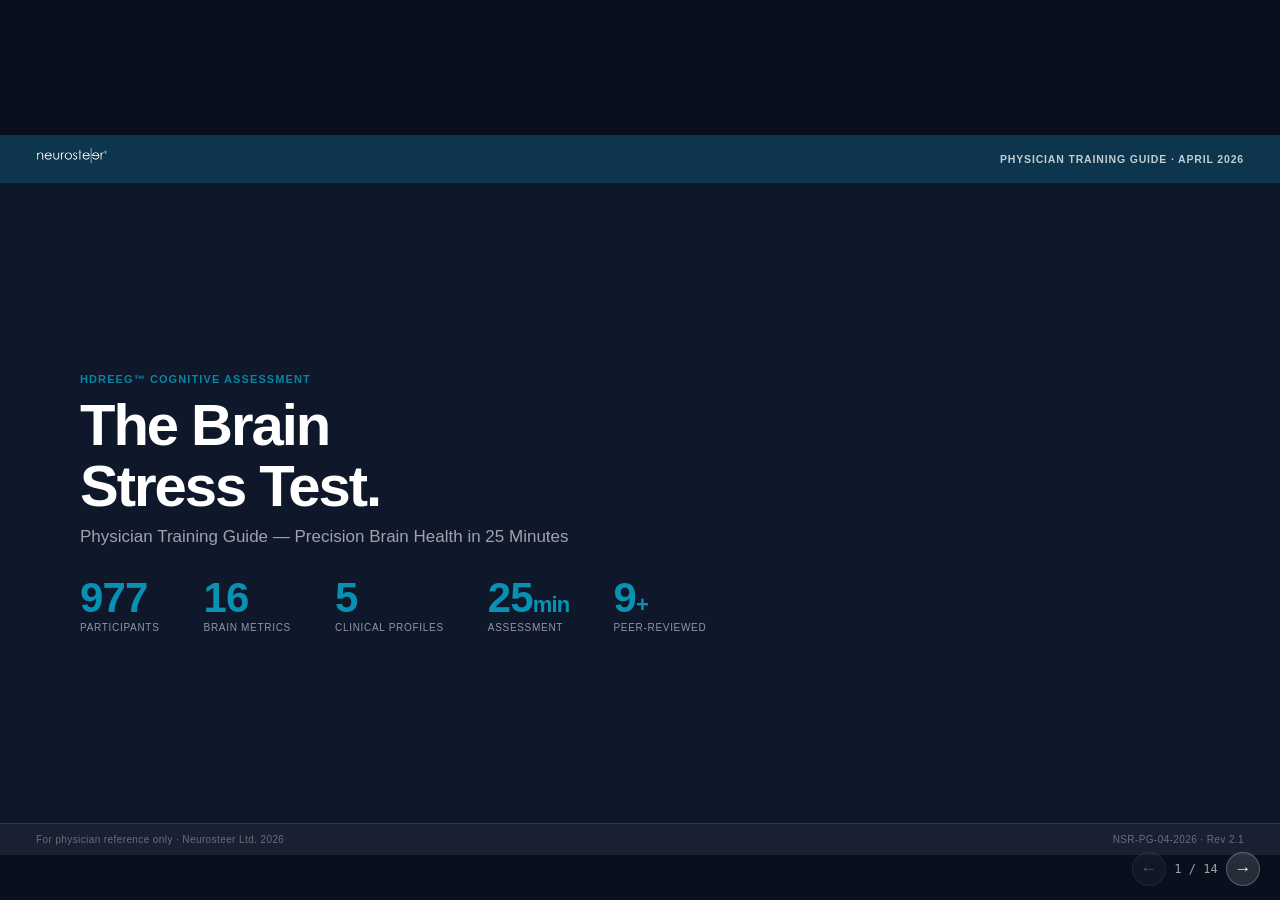
==== deck.html @ c1bc1a8f "deploy: add deck.html and physician guide with updated terminology Co-Authored-By: Claude Sonnet 4.6" ====
<!doctype html>
<html lang="en">
<head>
<meta charset="utf-8">
<meta name="viewport" content="width=device-width,initial-scale=1">
<title>Neurosteer · Physician Training Deck</title>
<style>
*,*::before,*::after{box-sizing:border-box;margin:0;padding:0}
:root{
  --teal:#0891B2;--teal-d:#0C6F94;--teal-bg:#E0F2FE;
  --ink:#0F172A;--slate:#475569;--stone:#94A3B8;
  --light:#F8FAFC;--rule:#E2E8F0;--white:#FFFFFF;
  --green:#15803D;--green-bg:#DCFCE7;
  --amber:#B45309;--amber-bg:#FEF3C7;
  --red:#B91C1C;--red-bg:#FEE2E2;
  --f:-apple-system,BlinkMacSystemFont,'Segoe UI',Helvetica,Arial,sans-serif;
  --mono:'SF Mono','Fira Code','Consolas',monospace;
}
html,body{height:100%;overflow:hidden;background:#0a0f1e;font-family:var(--f)}

/* ── Deck engine ── */
.wrap{width:100vw;height:100vh;display:flex;align-items:center;justify-content:center}
.deck{width:1280px;height:720px;position:relative;transform-origin:top left;flex-shrink:0}
.slide{position:absolute;inset:0;background:var(--white);display:none;flex-direction:column;overflow:hidden}
.slide.on{display:flex}

/* ── Slide anatomy ── */
.sh{display:flex;align-items:center;justify-content:space-between;padding:0 36px;background:var(--teal);height:48px;flex-shrink:0}
.sh-logo{height:22px;filter:brightness(0)invert(1)}
.sh-sec{color:rgba(255,255,255,.75);font-size:10.5px;font-weight:700;letter-spacing:.08em;text-transform:uppercase}
.sb{flex:1;padding:26px 44px 18px;display:flex;flex-direction:column;overflow:hidden}
.sf{display:flex;align-items:center;justify-content:space-between;padding:6px 36px;border-top:1px solid var(--rule);background:var(--light);height:32px;flex-shrink:0}
.sf-t{font-size:10px;color:var(--stone);letter-spacing:.04em}

/* ── Typography ── */
.ey{font-size:10.5px;font-weight:700;letter-spacing:.1em;text-transform:uppercase;color:var(--teal);margin-bottom:5px}
.t1{font-size:34px;font-weight:800;color:var(--ink);line-height:1.15;letter-spacing:-.025em;margin-bottom:16px;flex-shrink:0}
.t1.sm{font-size:26px;margin-bottom:12px}
.lead{font-size:13.5px;line-height:1.65;color:var(--slate);margin-bottom:12px}

/* ── Layouts ── */
.col2{display:grid;grid-template-columns:1fr 1fr;gap:22px;flex:1;min-height:0}
.col3{display:grid;grid-template-columns:1fr 1fr 1fr;gap:16px;flex:1;min-height:0}
.col4{display:grid;grid-template-columns:1fr 1fr 1fr 1fr;gap:12px;flex:1;min-height:0}

/* ── Metric card ── */
.mc{background:var(--light);border:1px solid var(--rule);border-radius:7px;padding:13px 15px;display:flex;flex-direction:column;gap:7px;overflow:hidden}
.mc-h{display:flex;align-items:center;gap:7px}
.badge{background:var(--teal);color:#fff;font-size:10px;font-weight:800;padding:2px 7px;border-radius:3px;letter-spacing:.04em}
.cond{font-size:10px;color:var(--slate);font-weight:700;text-transform:uppercase;letter-spacing:.05em}
.mc-n{font-size:12px;font-weight:700;color:var(--ink)}
.mc-s{font-size:11px;color:var(--teal);font-family:var(--mono);font-weight:600}
.mc-d{font-size:11.5px;color:var(--slate);line-height:1.5;flex:1}
.flag{background:var(--red-bg);border-left:3px solid var(--red);padding:5px 9px;border-radius:0 4px 4px 0;font-size:10.5px;color:var(--red);line-height:1.4;font-weight:600}
.rec{background:var(--teal-bg);padding:5px 9px;border-radius:4px;font-size:10.5px;color:var(--teal-d);line-height:1.4}
.info{background:var(--amber-bg);padding:5px 9px;border-radius:4px;font-size:10.5px;color:var(--amber);line-height:1.4;font-weight:600}

/* ── Data table ── */
.dt{width:100%;border-collapse:collapse;font-size:12px}
.dt th{background:var(--teal);color:#fff;padding:6px 10px;text-align:left;font-size:10px;font-weight:700;letter-spacing:.04em}
.dt td{padding:6px 10px;border-bottom:1px solid var(--rule);color:var(--slate)}
.dt tr:last-child td{border-bottom:none}
.dt tr:nth-child(even) td{background:var(--light)}
.dt .r{text-align:right;font-family:var(--mono);color:var(--ink)}
.dt .g{color:var(--green);font-weight:700}
.dt .a{color:var(--amber);font-weight:700}
.dt .rd{color:var(--red);font-weight:700}

/* ── Interp table ── */
.it{width:100%;border-collapse:collapse;font-size:12px}
.it td{padding:7px 10px;border-bottom:1px solid var(--rule);color:var(--slate)}
.it td:first-child{font-family:var(--mono);font-weight:600;color:var(--ink);white-space:nowrap;width:130px}
.it tr:last-child td{border-bottom:none}

/* ── Steps ── */
.steps{display:flex;gap:12px;flex:1}
.step{flex:1;background:var(--light);border:1px solid var(--rule);border-radius:7px;padding:14px}
.step-n{font-size:10px;font-weight:800;color:var(--teal);text-transform:uppercase;letter-spacing:.08em;margin-bottom:5px}
.step-t{font-size:13px;font-weight:700;color:var(--ink);margin-bottom:5px}
.step-d{font-size:11.5px;color:var(--slate);line-height:1.5}

/* ── Load bar ── */
.lbar{display:flex;gap:6px;margin-top:10px;flex-shrink:0}
.ls{flex:1;text-align:center;padding:7px 4px;border-radius:4px;font-size:10px;font-weight:700;text-transform:uppercase;letter-spacing:.05em}
.ls.r{background:#E0F2FE;color:#0369A1}
.ls.l{background:#D1FAE5;color:#065F46}
.ls.m{background:#FEF3C7;color:#92400E}
.ls.h{background:#FEE2E2;color:#991B1B}

/* ── Score card ── */
.sc-pair{display:flex;gap:16px}
.sc{flex:1;border:2px solid var(--rule);border-radius:8px;padding:14px 16px;text-align:center}
.sc.ok{border-color:var(--green)}
.sc.bad{border-color:var(--red)}
.sc-n{font-size:42px;font-weight:900;line-height:1;letter-spacing:-.04em}
.sc.ok .sc-n{color:var(--green)}
.sc.bad .sc-n{color:var(--red)}
.sc-sub{font-size:11px;color:var(--stone);font-weight:600;text-transform:uppercase;letter-spacing:.06em;margin-top:4px}
.sc-d{font-size:11px;color:var(--stone);margin-top:3px}

/* ── Patient snapshot ── */
.pt{display:flex;gap:20px;background:var(--light);border-radius:7px;padding:11px 18px;margin-bottom:12px;flex-shrink:0}
.pt-f .pl{font-size:9px;color:var(--stone);text-transform:uppercase;letter-spacing:.07em;font-weight:700}
.pt-f .pv{font-size:17px;font-weight:800;color:var(--ink);margin-top:1px}
.pt-f .pv.red{color:var(--red)}

/* ── NFB blocks ── */
.nfb{display:flex;gap:18px;flex:1}
.nb{flex:1;border:2px solid var(--rule);border-radius:8px;padding:16px 18px;display:flex;flex-direction:column;gap:8px}
.nb.cog{border-color:var(--teal)}
.nb.str{border-color:var(--amber)}
.nb-l{font-size:9.5px;font-weight:800;text-transform:uppercase;letter-spacing:.08em}
.nb.cog .nb-l{color:var(--teal)}
.nb.str .nb-l{color:var(--amber)}
.nb-t{font-size:15px;font-weight:700;color:var(--ink)}
.nb-d{font-size:12px;color:var(--slate);line-height:1.6}
.nb-d strong{color:var(--ink)}

/* ── Value props ── */
.vps{display:grid;grid-template-columns:1fr 1fr 1fr;gap:12px;margin-bottom:12px}
.vp{background:var(--light);border:1px solid var(--rule);border-radius:7px;padding:12px 14px}
.vp-n{font-size:9px;font-weight:800;color:var(--teal);text-transform:uppercase;letter-spacing:.1em;margin-bottom:4px}
.vp-t{font-size:12.5px;font-weight:700;color:var(--ink);margin-bottom:3px}
.vp-d{font-size:11px;color:var(--slate);line-height:1.5}

/* ── Chips ── */
.chips{display:flex;gap:7px;flex-wrap:wrap;margin-bottom:11px;flex-shrink:0}
.chip{background:var(--teal-bg);color:var(--teal-d);font-size:10.5px;font-weight:700;padding:3px 9px;border-radius:10px}

/* ── Title slide ── */
.slide.title-s{background:var(--ink)!important}
.title-s .sh{background:rgba(8,145,178,.25)}
.title-s .sf{background:rgba(255,255,255,.04);border-top-color:rgba(255,255,255,.1)}
.t-eye{color:rgba(8,145,178,.9);font-size:11px;font-weight:700;text-transform:uppercase;letter-spacing:.1em;margin-bottom:10px}
.t-hl{font-size:58px;font-weight:900;color:#fff;letter-spacing:-.035em;line-height:1.05}
.t-sub{font-size:17px;color:rgba(255,255,255,.6);margin-top:10px;font-weight:400}
.t-stats{display:flex;gap:44px;margin-top:30px}
.t-sv{font-size:42px;font-weight:900;color:var(--teal);line-height:1;letter-spacing:-.02em}
.t-sl{font-size:10px;color:rgba(255,255,255,.55);text-transform:uppercase;letter-spacing:.07em;margin-top:3px}

/* ── Controls ── */
.ctrl{position:fixed;bottom:14px;right:20px;display:flex;align-items:center;gap:8px;z-index:99}
.cb{width:34px;height:34px;border-radius:50%;background:rgba(255,255,255,.12);border:1px solid rgba(255,255,255,.25);color:#fff;font-size:17px;cursor:pointer;display:flex;align-items:center;justify-content:center;transition:background .15s;backdrop-filter:blur(4px)}
.cb:hover{background:rgba(255,255,255,.22)}
.cb:disabled{opacity:.3;cursor:default}
.cct{font-size:12px;color:rgba(255,255,255,.6);font-family:var(--mono);min-width:44px;text-align:center}

/* ── Misc helpers ── */
.box{background:var(--teal-bg);border-radius:6px;padding:10px 13px;font-size:11.5px;color:var(--teal-d);line-height:1.55}
.img-fit{max-width:100%;max-height:100%;object-fit:contain;border-radius:4px}

/* ── Print / PDF ── */
@media print{
  html,body{overflow:visible;height:auto;background:#fff}
  .wrap{display:block;width:100%;height:auto}
  .deck{width:100%;height:auto;transform:none!important;position:static}
  .slide{position:relative;display:flex!important;width:100%;height:185mm;page-break-after:always;overflow:hidden}
  .ctrl{display:none}
  @page{size:A4 landscape;margin:0}
}
</style>
</head>
<body>
<div class="wrap" id="wrap">
<div class="deck" id="deck">

<!-- ═══ SLIDE 1: TITLE ═══ -->
<div class="slide title-s on">
  <div class="sh">
    <img src="assets/logo.png" class="sh-logo" alt="Neurosteer">
    <span class="sh-sec">Physician Training Guide · April 2026</span>
  </div>
  <div class="sb" style="justify-content:center;padding:44px 80px;gap:0">
    <div class="t-eye">hdrEEG™ Cognitive Assessment</div>
    <div class="t-hl">The Brain<br>Stress Test.</div>
    <div class="t-sub">Physician Training Guide — Precision Brain Health in 25 Minutes</div>
    <div class="t-stats">
      <div><div class="t-sv">977</div><div class="t-sl">Participants</div></div>
      <div><div class="t-sv">16</div><div class="t-sl">Brain Metrics</div></div>
      <div><div class="t-sv">5</div><div class="t-sl">Clinical Profiles</div></div>
      <div><div class="t-sv">25<span style="font-size:22px">min</span></div><div class="t-sl">Assessment</div></div>
      <div><div class="t-sv">9<span style="font-size:22px">+</span></div><div class="t-sl">Peer-Reviewed</div></div>
    </div>
  </div>
  <div class="sf">
    <span class="sf-t" style="color:rgba(255,255,255,.35)">For physician reference only · Neurosteer Ltd. 2026</span>
    <span class="sf-t" style="color:rgba(255,255,255,.35)">NSR-PG-04-2026 · Rev 2.1</span>
  </div>
</div>

<!-- ═══ SLIDE 2: THE ASSESSMENT ═══ -->
<div class="slide">
  <div class="sh"><img src="assets/logo.png" class="sh-logo" alt="Neurosteer"><span class="sh-sec">Section 1 · The Assessment</span></div>
  <div class="sb">
    <div class="ey">The Neurosteer Assessment</div>
    <h2 class="t1">A cognitive stress test for the brain.</h2>
    <p class="lead">Just as a resting ECG misses ischemia under exercise — a resting EEG misses the cognitive reserve deficits that emerge under demand.</p>
    <div class="steps">
      <div class="step"><div class="step-n">01 · Setup</div><div class="step-t">Single electrode</div><div class="step-d">One disposable hdrEEG™ strip on the forehead (Fp1–Fp2). No gel, no cap. Ready in under 2 minutes.</div></div>
      <div class="step"><div class="step-n">02 · Tasks</div><div class="step-t">Audio-guided tasks</div><div class="step-d">Musical and verbal cues escalate from simple digit detection through demanding 3-back working memory. Response clicker.</div></div>
      <div class="step"><div class="step-n">03 · Analysis</div><div class="step-t">AI pipeline</div><div class="step-d">Transformer network trained on 10,000+ sessions extracts 16 brain metrics in real time, per cognitive load level.</div></div>
      <div class="step"><div class="step-n">04 · Report</div><div class="step-t">Instant report</div><div class="step-d">Age-stratified scoring, Executive Function Age, flagged metrics with interpretations, and a personalized NFB protocol.</div></div>
    </div>
    <div class="lbar">
      <div class="ls r">Rest (eyes closed)</div>
      <div class="ls l">Low Load · 0-back</div>
      <div class="ls m">Moderate Load · 1-back</div>
      <div class="ls h">High Load · 2-back · 3-back</div>
    </div>
  </div>
  <div class="sf"><span class="sf-t">Neurosteer · Physician Training Guide</span><span class="sf-t">NSR-PG-04-2026</span></div>
</div>

<!-- ═══ SLIDE 3: EXECUTIVE FUNCTION AGE ═══ -->
<div class="slide">
  <div class="sh"><img src="assets/logo.png" class="sh-logo" alt="Neurosteer"><span class="sh-sec">Section 2 · Executive Function Age</span></div>
  <div class="sb">
    <div class="ey">AI-Derived Brain Age</div>
    <h2 class="t1">Executive Function Age.</h2>
    <div class="chips">
      <span class="chip">AI-derived</span><span class="chip">r = 0.85</span><span class="chip">MAE 13.2 yr</span><span class="chip">Validated N = 363 healthy</span>
    </div>
    <div class="col2" style="gap:28px">
      <div>
        <div style="font-size:11px;font-weight:700;color:var(--ink);margin-bottom:7px;text-transform:uppercase;letter-spacing:.06em">Age Gap by Clinical Group</div>
        <table class="dt">
          <thead><tr><th>Group</th><th>Age Range</th><th class="r">N</th><th class="r">Mean Gap</th></tr></thead>
          <tbody>
            <tr><td>Healthy young</td><td>20–39</td><td class="r">236</td><td class="r g">+1.5 yr</td></tr>
            <tr><td>Healthy older</td><td>60–85</td><td class="r">61</td><td class="r g">+1.5 yr</td></tr>
            <tr><td>MCI</td><td>60–85</td><td class="r">85</td><td class="r a">+7.0 yr</td></tr>
            <tr><td>Mild Dementia</td><td>60–85</td><td class="r">33</td><td class="r rd">+16.8 yr</td></tr>
          </tbody>
        </table>
      </div>
      <div style="display:flex;flex-direction:column;gap:12px">
        <div>
          <div style="font-size:11px;font-weight:700;color:var(--ink);margin-bottom:7px;text-transform:uppercase;letter-spacing:.06em">Interpretation Thresholds</div>
          <table class="it">
            <tbody>
              <tr><td>Gap &lt; −7.5 yr</td><td style="color:var(--green);font-weight:600">Positive reserve indicator</td></tr>
              <tr><td>Gap ± 7.5 yr</td><td>Within expected range</td></tr>
              <tr><td>+7.5 to +15 yr</td><td style="color:var(--amber);font-weight:600">Elevated — serial monitoring</td></tr>
              <tr><td>Gap &gt; +15 yr</td><td style="color:var(--red);font-weight:600">Consistent with MCI / dementia</td></tr>
            </tbody>
          </table>
        </div>
        <div class="box"><strong>Trainable biomarker.</strong> Behavioral features dominate the model — Executive Function Age responds to neurofeedback. Serial assessments quantify whether treatment is closing the gap.</div>
      </div>
    </div>
  </div>
  <div class="sf"><span class="sf-t">Neurosteer · Physician Training Guide</span><span class="sf-t">NSR-PG-04-2026</span></div>
</div>

<!-- ═══ SLIDE 4: NE ═══ -->
<div class="slide">
  <div class="sh"><img src="assets/logo.png" class="sh-logo" alt="Neurosteer"><span class="sh-sec">Section 3 · Neuromarker: Neural Effort (NE)</span></div>
  <div class="sb">
    <div class="ey">Neural Performance Efficiency Profile</div>
    <h2 class="t1 sm">Neural Effort (NE) — Lower = more efficient processing.</h2>
    <div class="col3">
      <div class="mc">
        <div class="mc-h"><span class="badge">NE</span><span class="cond">At Rest</span></div>
        <div class="mc-n">Neural efficiency at rest</div>
        <div class="mc-s">MMSE r = −0.34 · d = +0.91</div>
        <div class="mc-d">Healthy brains show low NE at rest — the default-mode network disengages cleanly. Elevated resting NE = chronic compensatory over-recruitment.</div>
        <div class="flag">⚠ Impaired DMN disengagement · assess for anxiety, sleep disruption, or early cognitive decline</div>
        <div class="rec">NFB resting NE reduction · sleep assessment · mindfulness protocols</div>
      </div>
      <div class="mc">
        <div class="mc-h"><span class="badge">NE</span><span class="cond">Moderate Load</span></div>
        <div class="mc-n">Resource use at moderate demand</div>
        <div class="mc-s">MMSE r = −0.34 · d = +1.27</div>
        <div class="mc-d">NE should increase moderately under 1-back — appropriate mobilization. Elevated at rest AND moderate load = brain has no efficiency reserve remaining.</div>
        <div class="flag">⚠ Cognitive strain at moderate demand · reaching reserve limit early</div>
        <div class="rec">NFB targeting NE reduction under moderate load</div>
      </div>
      <div class="mc">
        <div class="mc-h"><span class="badge">NE</span><span class="cond">High Load</span></div>
        <div class="mc-n">Efficiency under peak demand</div>
        <div class="mc-s">MMSE r = −0.44 · d = +1.44 ★</div>
        <div class="mc-d">Some NE rise under 2-back/3-back is healthy. The clinical sign: <strong>disproportionate elevation</strong> — the brain working harder but accomplishing less. Strongest MMSE correlate.</div>
        <div class="flag">⚠ Cognitive reserve failure under peak demand — largest effect size in battery (d = +1.44)</div>
        <div class="rec">High-load NFB protocol · serial 3-month reassessment</div>
      </div>
    </div>
  </div>
  <div class="sf"><span class="sf-t">Neurosteer · Physician Training Guide</span><span class="sf-t">NSR-PG-04-2026</span></div>
</div>

<!-- ═══ SLIDE 5: TBR & BAR ═══ -->
<div class="slide">
  <div class="sh"><img src="assets/logo.png" class="sh-logo" alt="Neurosteer"><span class="sh-sec">Section 4 · Neuromarkers: TBR · BAR</span></div>
  <div class="sb">
    <div class="ey">Attention &amp; Stress Reactivity Profile</div>
    <h2 class="t1 sm">Theta-Beta Ratio · Beta-Alpha Ratio.</h2>
    <div class="col2">
      <div class="mc">
        <div class="mc-h"><span class="badge">TBR</span><span class="cond">Low Load</span></div>
        <div class="mc-n">Theta / Beta balance · attention regulation</div>
        <div class="mc-s">MMSE r = +0.48 · d = −0.93</div>
        <div class="mc-d">In healthy attentive brains, beta dominates during cognitive tasks. Theta dominance signals a low-focus, internally-directed state. <strong>Dual-sided flag:</strong> both high (attentional dysregulation) and very low (neurodegenerative disruption) are clinically significant.</div>
        <div class="flag">⚠ HIGH TBR: ADHD / fatigue / chronic stress (d = −0.93 vs Dementia)<br>⚠ LOW TBR: neurodegenerative disruption of theta-generating circuits</div>
        <div class="rec">High → TBR-reduction NFB · attention training · Low → formal MoCA, rule out dementia</div>
      </div>
      <div class="mc">
        <div class="mc-h"><span class="badge">BAR</span><span class="cond">High Load</span></div>
        <div class="mc-n">Beta / Alpha ratio · cortisol-validated</div>
        <div class="mc-s">MMSE r = −0.50 ★ · cortisol r = −0.42</div>
        <div class="mc-d">Captures the alpha→beta shift under cognitive challenge. The <strong>only Neurosteer metric directly validated against salivary cortisol</strong> (r = −0.42, N ≈ 40). Strongest MMSE correlate in the entire battery (r = −0.50).</div>
        <div class="flag">⚠ Cortisol-validated stress over-reactivity · assess for anxiety disorder, HPA-axis dysregulation</div>
        <div class="rec">BAR-reduction NFB · HRV biofeedback · stress-axis endocrine workup</div>
      </div>
    </div>
  </div>
  <div class="sf"><span class="sf-t">Neurosteer · Physician Training Guide</span><span class="sf-t">NSR-PG-04-2026</span></div>
</div>

<!-- ═══ SLIDE 6: CA & ME ═══ -->
<div class="slide">
  <div class="sh"><img src="assets/logo.png" class="sh-logo" alt="Neurosteer"><span class="sh-sec">Section 5 · Neuromarkers: CA · ME</span></div>
  <div class="sb">
    <div class="ey">Working Memory &amp; Task Activation Profile</div>
    <h2 class="t1 sm">Cognitive Alertness · Memory Engagement.</h2>
    <div class="col3">
      <div class="mc">
        <div class="mc-h"><span class="badge">CA</span><span class="cond">Low Load</span></div>
        <div class="mc-n">Noradrenergic task-readiness</div>
        <div class="mc-s">MMSE r = +0.23</div>
        <div class="mc-d">Healthy brains show a clear rest→task increase (+4.23 units, p &lt; .001). <strong>Absent activation</strong> is present in both Mild Dementia AND F-DOPA+ Parkinson's — pointing to shared locus coeruleus neurodegeneration.</div>
        <div class="flag">⚠ LC-NE alertness deficit · age ≥ 65: evaluate for early Parkinson's or prodromal dementia</div>
        <div class="rec">CA activation NFB · alertness engagement training</div>
      </div>
      <div class="mc">
        <div class="mc-h"><span class="badge">ME</span><span class="cond">High Load</span></div>
        <div class="mc-n">WM network engagement</div>
        <div class="mc-s">cortisol r = +0.40 (strongest high-load)</div>
        <div class="mc-d">Measures working memory network activity during 2-back/3-back tasks. An individual cognitive fingerprint — not a group-discriminating marker. Stronger ME predicts faster responses and higher post-session cortisol.</div>
        <div class="info">Individual marker — most valuable for longitudinal tracking of WM-network response to NFB</div>
      </div>
      <div class="mc">
        <div class="mc-h"><span class="badge">ME</span><span class="cond">Rest-to-Task Δ</span></div>
        <div class="mc-n">WM mobilization capacity</div>
        <div class="mc-s">individual profile</div>
        <div class="mc-d">The ramp-up from low to high demand. Flat ΔME signals limited working-memory mobilization capacity — a trainable target for within-session NFB protocols.</div>
        <div class="rec">Pair with CA to classify engagement pattern · track change across sessions</div>
      </div>
    </div>
  </div>
  <div class="sf"><span class="sf-t">Neurosteer · Physician Training Guide</span><span class="sf-t">NSR-PG-04-2026</span></div>
</div>

<!-- ═══ SLIDE 7: AS & SR ═══ -->
<div class="slide">
  <div class="sh"><img src="assets/logo.png" class="sh-logo" alt="Neurosteer"><span class="sh-sec">Section 6 · Neuromarkers: AS · SR</span></div>
  <div class="sb">
    <div class="ey">Physiological Stress Profile</div>
    <h2 class="t1 sm">Autonomic Stress · Stress Reactivity.</h2>
    <div class="col2">
      <div class="mc">
        <div class="mc-h"><span class="badge">AS</span><span class="cond">At Rest</span></div>
        <div class="mc-n">HRV-validated resting stress</div>
        <div class="mc-s">PNN50 r = −0.34 · SDNN r = −0.24 · N = 75</div>
        <div class="mc-d">Validated directly against HRV — bridges EEG and cardiology in one session. Higher AS = higher sympathetic arousal = lower HRV = reduced stress resilience. Does NOT discriminate cognitive groups (d = −0.15).</div>
        <div class="info">Pure autonomic stress index — independent of cognitive function. Elevated AS with normal cognitive metrics = test anxiety or chronic stress, not decline.</div>
        <div class="rec">AS NFB · HRV biofeedback (6 breaths/min) · sleep hygiene · GAD-7 if AS &gt; 70</div>
      </div>
      <div class="mc">
        <div class="mc-h"><span class="badge">SR</span><span class="cond">High Load</span></div>
        <div class="mc-n">Stress response under demand</div>
        <div class="mc-s">MMSE r = −0.09 · d = +0.13 (informational)</div>
        <div class="mc-d">Captures the acute stress reaction during 2-back and 3-back tasks. Negatively correlated with self-reported calmness under high load. Pure stress reactivity marker — dissociated from cognitive function.</div>
        <div class="info">Informational only — not included in the composite score. Elevated SR = stress system over-responds during peak cognitive challenge.</div>
        <div style="margin-top:16px">
          <div style="font-size:11px;font-weight:700;color:var(--ink);margin-bottom:6px;text-transform:uppercase;letter-spacing:.05em">HRV Cross-Validation (N = 75)</div>
          <table class="dt" style="font-size:11px">
            <thead><tr><th>HRV Metric</th><th class="r">r with AS</th><th class="r">p</th></tr></thead>
            <tbody>
              <tr><td>PNN50 (parasympathetic)</td><td class="r" style="color:var(--teal);font-weight:700">−0.34</td><td class="r">0.003</td></tr>
              <tr><td>SDNN (overall HRV)</td><td class="r" style="color:var(--teal);font-weight:700">−0.24</td><td class="r">0.040</td></tr>
            </tbody>
          </table>
        </div>
      </div>
    </div>
  </div>
  <div class="sf"><span class="sf-t">Neurosteer · Physician Training Guide</span><span class="sf-t">NSR-PG-04-2026</span></div>
</div>

<!-- ═══ SLIDE 8: RT & ERROR ═══ -->
<div class="slide">
  <div class="sh"><img src="assets/logo.png" class="sh-logo" alt="Neurosteer"><span class="sh-sec">Section 7 · Neuromarkers: RT · Error Rate</span></div>
  <div class="sb">
    <div class="ey">Behavioral Performance Profile</div>
    <h2 class="t1 sm">Response Time · Error Rate — Largest effect sizes in the battery.</h2>
    <div class="col2">
      <div class="mc">
        <div class="mc-h"><span class="badge">RT</span><span class="cond">Low Load</span></div>
        <div class="mc-n">Processing speed at baseline</div>
        <div class="mc-s">MMSE r = −0.46 · d = +1.44 ★ (largest in battery)</div>
        <div class="mc-d">RT during simple digit-detection tasks reflects baseline neural processing speed.</div>
        <table class="dt" style="margin-top:7px;font-size:11px">
          <thead><tr><th>Group</th><th class="r">RT Low (ms)</th><th class="r">d (H/D)</th></tr></thead>
          <tbody>
            <tr><td>Healthy</td><td class="r">1945 ± 858</td><td class="r g">—</td></tr>
            <tr><td>MCI</td><td class="r">2712 ± 1299</td><td class="r a">—</td></tr>
            <tr><td>Mild Dementia</td><td class="r">3537 ± 1478</td><td class="r rd">+1.44</td></tr>
          </tbody>
        </table>
        <div class="flag" style="margin-top:7px">⚠ &gt; P80 (2348 ms) — reduced processing speed · often co-occurs with elevated NE and reduced CA</div>
      </div>
      <div class="mc">
        <div class="mc-h"><span class="badge">Error</span><span class="cond">Low Load</span></div>
        <div class="mc-n">Accuracy at baseline tasks</div>
        <div class="mc-s">MMSE r = −0.387 · d = +1.24</div>
        <div class="mc-d">Healthy adults make almost no errors on simple detection (mean 5.4%). Mild Dementia: 24.8% — a <strong>5-fold increase</strong>. Errors on trivially easy tasks signal significant impairment.</div>
        <table class="dt" style="margin-top:7px;font-size:11px">
          <thead><tr><th>Group</th><th class="r">Error Low (%)</th><th class="r">d (H/D)</th></tr></thead>
          <tbody>
            <tr><td>Healthy</td><td class="r g">5.4 ± 10.1</td><td class="r g">—</td></tr>
            <tr><td>MCI</td><td class="r a">12.5 ± 15.4</td><td class="r a">—</td></tr>
            <tr><td>Mild Dementia</td><td class="r rd">24.8 ± 18.3</td><td class="r rd">+1.24</td></tr>
          </tbody>
        </table>
        <div class="flag" style="margin-top:7px">⚠ &gt; P80 (5.9%) — attentional lapses on easy tasks · rule out ADHD, fatigue, medication</div>
      </div>
    </div>
  </div>
  <div class="sf"><span class="sf-t">Neurosteer · Physician Training Guide</span><span class="sf-t">NSR-PG-04-2026</span></div>
</div>

<!-- ═══ SLIDE 9: LIVE VISUALIZATION ═══ -->
<div class="slide">
  <div class="sh"><img src="assets/logo.png" class="sh-logo" alt="Neurosteer"><span class="sh-sec">Section 8 · Live Visualization</span></div>
  <div class="sb">
    <div class="ey">hdrEEG™ Live Visualization</div>
    <h2 class="t1">Second-by-second brain activity.</h2>
    <div class="col2" style="gap:28px;align-items:start">
      <div style="display:flex;flex-direction:column;gap:10px">
        <img src="assets/figures/sbs-fig1.png" class="img-fit" style="max-height:200px" alt="Second-by-second qEEG">
        <div style="font-size:11px;color:var(--stone);line-height:1.5">Delta (0.5–4 Hz) · Theta (4–8 Hz) · Alpha (8–13 Hz) · Beta (13–30 Hz) · Gamma (30–45 Hz). Each band independently scaled with task-phase shading.</div>
      </div>
      <div style="display:flex;flex-direction:column;gap:14px">
        <div>
          <div style="font-size:11px;font-weight:700;color:var(--ink);margin-bottom:7px;text-transform:uppercase;letter-spacing:.06em">What to look for</div>
          <table class="it">
            <tbody>
              <tr><td>Clean step-changes</td><td>Shifts in activity at each difficulty increase — confirms the patient is engaging with the tasks</td></tr>
              <tr><td>Late-session drift</td><td>Visible fatigue effects — may affect high-load metric interpretation</td></tr>
              <tr><td>Technical quality</td><td>Sudden spikes or flat segments = artifact periods to discount</td></tr>
            </tbody>
          </table>
        </div>
        <div>
          <div style="font-size:11px;font-weight:700;color:var(--ink);margin-bottom:6px;text-transform:uppercase;letter-spacing:.06em">Task Phase Shading</div>
          <div class="lbar" style="margin-top:0">
            <div class="ls r">Instructions</div>
            <div class="ls l">Rest</div>
            <div class="ls m">Low Load</div>
            <div class="ls h">High Load</div>
          </div>
        </div>
      </div>
    </div>
  </div>
  <div class="sf"><span class="sf-t">Neurosteer · Physician Training Guide</span><span class="sf-t">NSR-PG-04-2026</span></div>
</div>

<!-- ═══ SLIDE 10: SCORING ═══ -->
<div class="slide">
  <div class="sh"><img src="assets/logo.png" class="sh-logo" alt="Neurosteer"><span class="sh-sec">Section 9 · Report View — Scoring &amp; Summary</span></div>
  <div class="sb">
    <div class="ey">Report View · Results Summary</div>
    <h2 class="t1">Results Summary &amp; Scoring.</h2>
    <p style="font-size:12.5px;color:var(--slate);margin-bottom:12px;flex-shrink:0">14 scored metrics consolidated into a single table. Each metric is the average of a neuromarker under a specific cognitive load condition.</p>
    <div class="col2" style="gap:28px;align-items:start">
      <div style="display:flex;flex-direction:column;gap:12px">
        <div>
          <div style="font-size:11px;font-weight:700;color:var(--ink);margin-bottom:7px;text-transform:uppercase;letter-spacing:.06em">Score Per Metric</div>
          <table class="it">
            <tbody>
              <tr><td>3 — Optimal</td><td>Top normative range for the patient's age group</td></tr>
              <tr><td>2 — Typical</td><td>Within healthy reference range — no action required</td></tr>
              <tr><td>1 — Borderline</td><td>Approaching boundary — monitor at next assessment</td></tr>
              <tr><td>0 — Atypical</td><td style="color:var(--red);font-weight:600">Outside healthy range — clinically flagged</td></tr>
            </tbody>
          </table>
        </div>
        <div>
          <div style="font-size:11px;font-weight:700;color:var(--ink);margin-bottom:7px;text-transform:uppercase;letter-spacing:.06em">Total Score → Clinical Action</div>
          <table class="it">
            <tbody>
              <tr><td>38 – 42</td><td style="color:var(--green);font-weight:600">Optimal — all metrics in healthy range</td></tr>
              <tr><td>28 – 37</td><td>Typical — minor deviations, monitor longitudinally</td></tr>
              <tr><td>18 – 27</td><td style="color:var(--amber);font-weight:600">Borderline — clinical review + NFB consideration</td></tr>
              <tr><td>&lt; 18</td><td style="color:var(--red);font-weight:600">Atypical — neuropsychological evaluation</td></tr>
            </tbody>
          </table>
        </div>
      </div>
      <div style="display:flex;flex-direction:column;gap:12px">
        <div class="sc-pair">
          <div class="sc ok">
            <div class="sc-n">34<span style="font-size:18px;font-weight:400;opacity:.5"> / 42</span></div>
            <div class="sc-sub">Healthy</div>
            <div class="sc-d">Typical profile — minor deviations, monitor longitudinally</div>
          </div>
          <div class="sc bad">
            <div class="sc-n">11<span style="font-size:18px;font-weight:400;opacity:.5"> / 42</span></div>
            <div class="sc-sub">Atypical</div>
            <div class="sc-d">Outside healthy range — neuropsychological evaluation indicated</div>
          </div>
        </div>
        <div style="background:var(--light);border-radius:6px;padding:10px 13px;font-size:11px;color:var(--slate);line-height:1.6">
          <strong style="color:var(--ink)">14 scored metrics:</strong> NE at Rest · NE at Moderate Load · NE at High Load · TBR at Low Load · BAR at High Load · CA at Low Load · ME at High Load · ME Rest-to-Task Δ · AS at Rest · RT at Low Load · RT at High Load · Error at Low Load · Error at High Load · EF Age Gap
        </div>
      </div>
    </div>
  </div>
  <div class="sf"><span class="sf-t">Neurosteer · Physician Training Guide</span><span class="sf-t">NSR-PG-04-2026</span></div>
</div>

<!-- ═══ SLIDE 11: FLAGGED PROFILES ═══ -->
<div class="slide">
  <div class="sh"><img src="assets/logo.png" class="sh-logo" alt="Neurosteer"><span class="sh-sec">Section 10 · Report View — Flagged Profiles</span></div>
  <div class="sb">
    <div class="ey">Report View · Flagged Metrics — Clinical Gauge Cards</div>
    <h2 class="t1 sm">Out-of-range clinical profiles.</h2>
    <div class="pt">
      <div class="pt-f"><div class="pl">Age / Sex</div><div class="pv">56 / M</div></div>
      <div class="pt-f"><div class="pl">EF Age Gap</div><div class="pv red">+14 yr</div></div>
      <div class="pt-f"><div class="pl">Flagged Metrics</div><div class="pv">NE · TBR · AS · BAR</div></div>
      <div class="pt-f"><div class="pl">Score</div><div class="pv red">20 / 42</div></div>
      <div class="pt-f"><div class="pl">NFB Protocol</div><div class="pv">20 sessions · 2 blocks</div></div>
    </div>
    <div class="col4">
      <div class="mc">
        <div class="mc-h"><span class="badge">NE</span><span class="cond">At Rest</span></div>
        <div class="mc-s" style="font-size:10px">lower = more efficient</div>
        <div class="flag">⚠ Significantly elevated — impaired DMN disengagement; chronic cortical over-recruitment</div>
        <div class="rec">NFB resting NE reduction · sleep assessment</div>
      </div>
      <div class="mc">
        <div class="mc-h"><span class="badge">TBR</span><span class="cond">Low Load</span></div>
        <div class="mc-s" style="font-size:10px">normal = balanced attention</div>
        <div class="flag">⚠ Significantly elevated — attentional dysregulation; theta-dominant pattern</div>
        <div class="rec">TBR-reduction NFB · attention training</div>
      </div>
      <div class="mc">
        <div class="mc-h"><span class="badge">AS</span><span class="cond">At Rest</span></div>
        <div class="mc-s" style="font-size:10px">HRV-validated · lower = calmer</div>
        <div class="flag">⚠ Elevated resting physiological stress — HRV-validated chronic autonomic arousal</div>
        <div class="rec">Assess sleep · GAD-7 screening · HRV biofeedback</div>
      </div>
      <div class="mc">
        <div class="mc-h"><span class="badge">BAR</span><span class="cond">High Load</span></div>
        <div class="mc-s" style="font-size:10px">cortisol-validated · r = −0.42</div>
        <div class="flag">⚠ Significantly elevated stress reactivity — cortisol-validated; excessive arousal under challenge</div>
        <div class="rec">BAR-reduction NFB · stress-axis workup</div>
      </div>
    </div>
    <div style="margin-top:10px;background:var(--light);border-radius:6px;padding:9px 13px;font-size:11.5px;color:var(--slate);line-height:1.5;flex-shrink:0">
      <strong style="color:var(--ink)">Clinical pattern — compensatory overactivation:</strong> High NE + High BAR + High TBR. Brain over-recruited, under chronic stress, and poorly focused. Typical of MCI/early dementia — compensatory mechanisms becoming unsustainable. EF Age gap of +14 years confirms accelerated brain aging.
    </div>
  </div>
  <div class="sf"><span class="sf-t">Neurosteer · Physician Training Guide</span><span class="sf-t">NSR-PG-04-2026</span></div>
</div>

<!-- ═══ SLIDE 12: NFB PLAN ═══ -->
<div class="slide">
  <div class="sh"><img src="assets/logo.png" class="sh-logo" alt="Neurosteer"><span class="sh-sec">Section 11 · Neurofeedback Plan</span></div>
  <div class="sb">
    <div class="ey">AI-Personalized Neurofeedback Protocol</div>
    <h2 class="t1">AI-personalized neurofeedback plan.</h2>
    <p class="lead">The patient watches a movie. The Neurosteer system monitors the personalized combined neuromarker in real time, modulating <strong>screen brightness and audio volume</strong> — passive for the patient, active for the brain. No task engagement required.</p>
    <div class="nfb">
      <div class="nb cog">
        <div class="nb-l">Block 1 · Cognitive Training · 10 Sessions</div>
        <div class="nb-t">Combined neuromarker: NE + TBR</div>
        <div class="nb-d">
          <p><strong>Goal.</strong> Reduce NE toward age-adjusted norm — same cognitive performance with fewer neural resources. Normalize TBR toward the healthy attention-regulation range.</p>
          <p style="margin-top:7px"><strong>Expected outcomes.</strong> NE typically decreases 10–20% after 10 sessions. TBR normalization correlates with improved sustained attention, focus, and social engagement.</p>
          <p style="margin-top:7px"><strong>Structure.</strong> 30–40 min · 2–3× / week · real-time audio + video modulation.</p>
          <p style="margin-top:7px"><strong>Targets.</strong> NE Rest → below P80 = 75.4 · TBR → reduce toward P80 = 7.1</p>
        </div>
      </div>
      <div class="nb str">
        <div class="nb-l">Block 2 · Stress &amp; Autonomic Training · 10 Sessions</div>
        <div class="nb-t">Combined neuromarker: AS + BAR</div>
        <div class="nb-d">
          <p><strong>Goal.</strong> Reduce resting autonomic stress (AS) and normalize stress reactivity (BAR). Brain learns parasympathetic tone through real-time reinforcement.</p>
          <p style="margin-top:7px"><strong>Expected outcomes.</strong> AS reduction 15–25% after 10 sessions. BAR normalization correlates with lower reported anxiety and improved stress resilience.</p>
          <p style="margin-top:7px"><strong>Complementary.</strong> Breathwork (6 breaths/min resonance frequency) · sleep hygiene · consider HPA-axis endocrine workup.</p>
          <p style="margin-top:7px"><strong>Targets.</strong> AS Rest → target P70 · BAR High → below P80</p>
        </div>
      </div>
    </div>
    <div style="margin-top:9px;font-size:10.5px;color:var(--stone);flex-shrink:0">Reassess after 10 sessions and at protocol completion · Repeat full assessment every 3–6 months for longitudinal monitoring.</div>
  </div>
  <div class="sf"><span class="sf-t">Neurosteer · Physician Training Guide</span><span class="sf-t">NSR-PG-04-2026</span></div>
</div>

<!-- ═══ SLIDE 13: SCIENTIFIC BACKGROUND ═══ -->
<div class="slide">
  <div class="sh"><img src="assets/logo.png" class="sh-logo" alt="Neurosteer"><span class="sh-sec">Scientific Background · Evidence Base</span></div>
  <div class="sb">
    <div class="ey">Evidence Base</div>
    <h2 class="t1">Validated against MMSE, HRV &amp; cortisol.</h2>
    <div class="col2" style="gap:28px;align-items:start">
      <div>
        <div style="font-size:11px;font-weight:700;color:var(--ink);margin-bottom:7px;text-transform:uppercase;letter-spacing:.06em">Key Metric Correlations · N = 977 participants</div>
        <table class="dt">
          <thead><tr><th>Metric</th><th class="r">MMSE r</th><th class="r">Cohen's d</th><th class="r">Also validated vs</th></tr></thead>
          <tbody>
            <tr><td>BAR at High Load</td><td class="r" style="color:var(--teal);font-weight:700">−0.50 ★</td><td class="r">+1.13</td><td class="r">Cortisol (r = −0.42)</td></tr>
            <tr><td>NE at High Load</td><td class="r" style="color:var(--teal);font-weight:700">−0.44</td><td class="r">+1.44</td><td class="r">—</td></tr>
            <tr><td>RT at Low Load</td><td class="r" style="color:var(--teal);font-weight:700">−0.46</td><td class="r">+1.44</td><td class="r">—</td></tr>
            <tr><td>TBR at Low Load</td><td class="r" style="color:var(--teal);font-weight:700">+0.48</td><td class="r">−0.93</td><td class="r">—</td></tr>
            <tr><td>AS at Rest</td><td class="r">—</td><td class="r">—</td><td class="r">HRV: PNN50 r=−0.34</td></tr>
            <tr><td>CA at Low Load</td><td class="r" style="color:var(--teal);font-weight:700">+0.23</td><td class="r">—</td><td class="r">F-DOPA PET (PD)</td></tr>
          </tbody>
        </table>
        <div style="margin-top:10px;font-size:10.5px;color:var(--stone);line-height:1.5">Validated at Sourasky Medical Center · Haifa University · Dorot Geriatric Center · Stanford University</div>
      </div>
      <div>
        <div style="font-size:11px;font-weight:700;color:var(--ink);margin-bottom:7px;text-transform:uppercase;letter-spacing:.06em">Published Evidence · 8 peer-reviewed · 4 preprints · 3 submitted</div>
        <table class="dt">
          <thead><tr><th>Study</th><th>Journal / Venue</th><th class="r">N</th></tr></thead>
          <tbody>
            <tr><td>Molcho et al. 2025</td><td><em>Scientific Reports</em></td><td class="r">237</td></tr>
            <tr><td>Molcho et al. 2023</td><td><em>Frontiers Neurology</em> (PD)</td><td class="r">52</td></tr>
            <tr><td>Maimon et al. 2022</td><td><em>Frontiers Neuroscience</em></td><td class="r">38</td></tr>
            <tr><td>Molcho et al. 2022</td><td><em>Frontiers Aging Neuro.</em></td><td class="r">82</td></tr>
            <tr><td>Maimon et al. 2025</td><td>IEEE ICHCI</td><td class="r">101</td></tr>
            <tr><td>Maimon et al. 2021 🏆</td><td>IEEE LifeTech</td><td class="r">14</td></tr>
          </tbody>
        </table>
        <div class="box" style="margin-top:10px">Sensitivity <strong>0.90</strong> for cognitive decline detection · Meta-analysis N = 349 (Molcho et al. 2025, <em>Nature Scientific Reports</em>)</div>
      </div>
    </div>
  </div>
  <div class="sf"><span class="sf-t">Neurosteer · Physician Training Guide</span><span class="sf-t">NSR-PG-04-2026</span></div>
</div>

<!-- ═══ SLIDE 14: VALUE OF ASSESSMENT ═══ -->
<div class="slide">
  <div class="sh"><img src="assets/logo.png" class="sh-logo" alt="Neurosteer"><span class="sh-sec">Section 12 · Value of Assessment</span></div>
  <div class="sb">
    <div class="ey">The Value of Assessment</div>
    <h2 class="t1 sm">The missing biomarker in every patient panel.</h2>
    <div class="vps">
      <div class="vp"><div class="vp-n">01</div><div class="vp-t">Objective brain biomarkers</div><div class="vp-d">16 brain metrics validated against MMSE, HRV, and cortisol — the same objective rigor as a blood panel, applied to the brain.</div></div>
      <div class="vp"><div class="vp-n">02</div><div class="vp-t">Earlier signal</div><div class="vp-d">Reserve deficits visible under moderate and high load are invisible on resting EEG — detectable years before functional decline appears on standard tests.</div></div>
      <div class="vp"><div class="vp-n">03</div><div class="vp-t">Personalized treatment targets</div><div class="vp-d">The report identifies exactly which metrics are out of range and auto-generates a targeted neurofeedback protocol unique to that cognitive profile.</div></div>
      <div class="vp"><div class="vp-n">04</div><div class="vp-t">Trackable over time</div><div class="vp-d">Repeat every 3–6 months. Executive Function Age and metric scores provide longitudinal data — objective evidence of brain health change beyond self-report.</div></div>
      <div class="vp"><div class="vp-n">05</div><div class="vp-t">Integrates with existing data</div><div class="vp-d">AS bridges EEG and HRV. EF Age complements epigenetic clocks. NE and BAR cortisol coupling links EEG to the endocrine panel.</div></div>
      <div class="vp"><div class="vp-n">06</div><div class="vp-t">Quality of life is cognitive</div><div class="vp-d">Physical health extends years. Cognitive health determines how those years are lived — engagement with family, profession, and purpose.</div></div>
    </div>
    <div style="display:flex;gap:10px;flex-shrink:0">
      <div style="flex:1;background:var(--teal-bg);border-radius:6px;padding:10px 13px;font-size:11.5px;color:var(--teal-d);line-height:1.5"><strong>Initial evaluation</strong><br>Baseline before any intervention</div>
      <div style="flex:1;background:var(--teal-bg);border-radius:6px;padding:10px 13px;font-size:11.5px;color:var(--teal-d);line-height:1.5"><strong>After 10 NFB sessions</strong><br>Mid-treatment trajectory check</div>
      <div style="flex:1;background:var(--teal-bg);border-radius:6px;padding:10px 13px;font-size:11.5px;color:var(--teal-d);line-height:1.5"><strong>Full protocol completion</strong><br>Pre / post comparison</div>
      <div style="flex:1;background:var(--teal-bg);border-radius:6px;padding:10px 13px;font-size:11.5px;color:var(--teal-d);line-height:1.5"><strong>Every 6 months</strong><br>Longitudinal monitoring</div>
    </div>
  </div>
  <div class="sf"><span class="sf-t">Neurosteer · Physician Training Guide</span><span class="sf-t">NSR-PG-04-2026</span></div>
</div>

</div><!-- /deck -->
</div><!-- /wrap -->

<nav class="ctrl">
  <button class="cb" id="pb" onclick="go(cur-1)">&#8592;</button>
  <span class="cct" id="ct">1 / 14</span>
  <button class="cb" id="nb2" onclick="go(cur+1)">&#8594;</button>
</nav>

<script>
let cur = 0;
const slides = document.querySelectorAll('.slide');
const n = slides.length;

function go(i) {
  slides[cur].classList.remove('on');
  cur = Math.max(0, Math.min(i, n - 1));
  slides[cur].classList.add('on');
  document.getElementById('ct').textContent = (cur + 1) + ' / ' + n;
  document.getElementById('pb').disabled = cur === 0;
  document.getElementById('nb2').disabled = cur === n - 1;
}

document.addEventListener('keydown', e => {
  if (e.key === 'ArrowRight' || e.key === ' ') { e.preventDefault(); go(cur + 1); }
  else if (e.key === 'ArrowLeft') { e.preventDefault(); go(cur - 1); }
  else if (e.key === 'Home') { e.preventDefault(); go(0); }
  else if (e.key === 'End') { e.preventDefault(); go(n - 1); }
});

function scale() {
  const w = document.getElementById('wrap');
  const d = document.getElementById('deck');
  const s = Math.min(w.clientWidth / 1280, w.clientHeight / 720);
  const ml = (w.clientWidth - 1280 * s) / 2;
  const mt = (w.clientHeight - 720 * s) / 2;
  d.style.transform = 'scale(' + s + ')';
  d.style.marginLeft = ml + 'px';
  d.style.marginTop = mt + 'px';
}
window.addEventListener('resize', scale);
scale();
go(0);
</script>
</body>
</html>
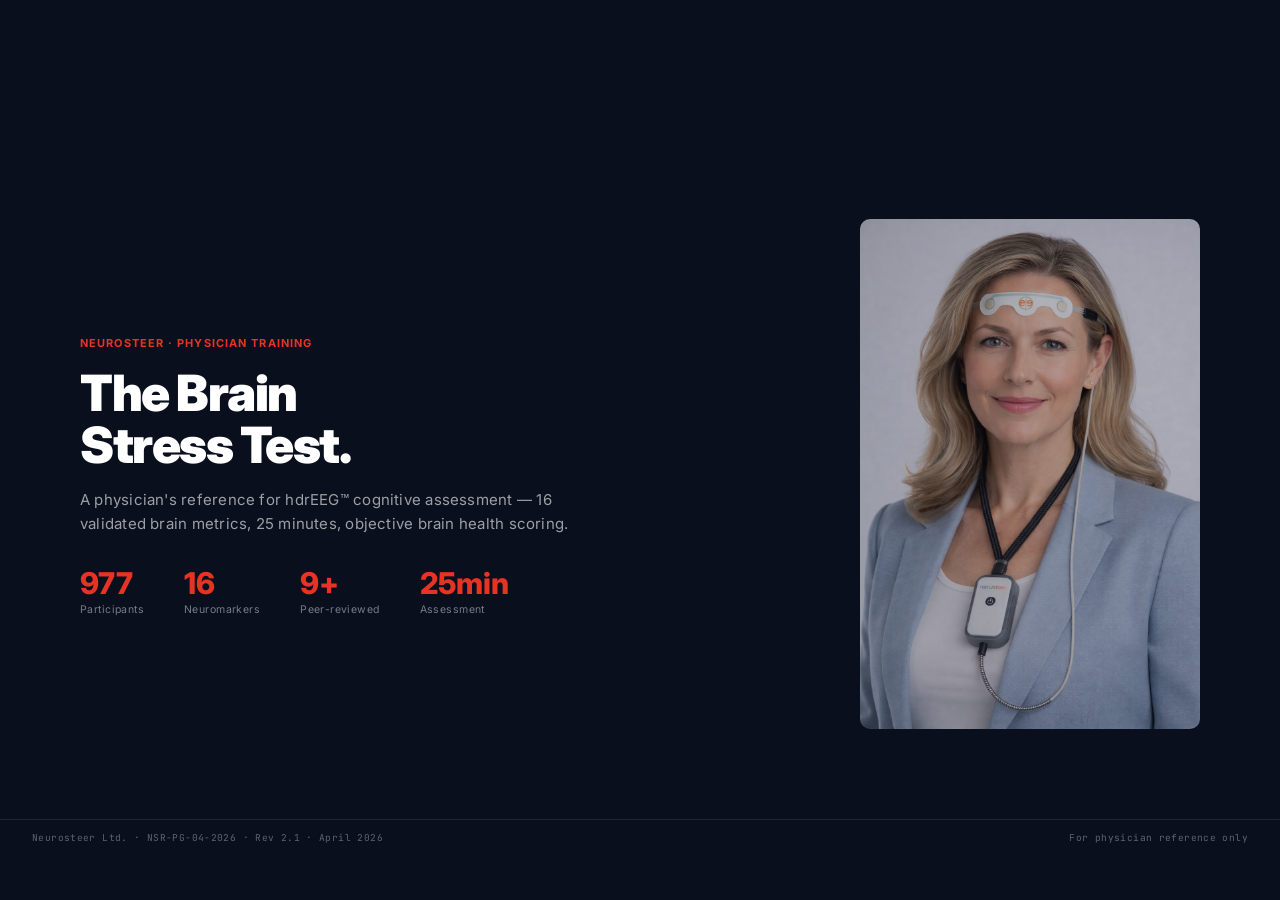
==== commit 9d793601: "deploy: fix Parkinson CA figure, remove old neuromarker names, deck layout - index.html: switch tai-" ====
--- a/deck.html
+++ b/deck.html
@@ -4,711 +4,1180 @@
 <meta charset="utf-8">
 <meta name="viewport" content="width=device-width,initial-scale=1">
 <title>Neurosteer · Physician Training Deck</title>
+<link rel="stylesheet" href="styles.css?v=6">
 <style>
-*,*::before,*::after{box-sizing:border-box;margin:0;padding:0}
-:root{
-  --teal:#0891B2;--teal-d:#0C6F94;--teal-bg:#E0F2FE;
-  --ink:#0F172A;--slate:#475569;--stone:#94A3B8;
-  --light:#F8FAFC;--rule:#E2E8F0;--white:#FFFFFF;
-  --green:#15803D;--green-bg:#DCFCE7;
-  --amber:#B45309;--amber-bg:#FEF3C7;
-  --red:#B91C1C;--red-bg:#FEE2E2;
-  --f:-apple-system,BlinkMacSystemFont,'Segoe UI',Helvetica,Arial,sans-serif;
-  --mono:'SF Mono','Fira Code','Consolas',monospace;
-}
-html,body{height:100%;overflow:hidden;background:#0a0f1e;font-family:var(--f)}
-
-/* ── Deck engine ── */
+/* ═══════ DECK ENGINE ═══════ */
+html,body{height:100%;overflow:hidden;background:#0a0f1e;margin:0;padding:0}
 .wrap{width:100vw;height:100vh;display:flex;align-items:center;justify-content:center}
 .deck{width:1280px;height:720px;position:relative;transform-origin:top left;flex-shrink:0}
-.slide{position:absolute;inset:0;background:var(--white);display:none;flex-direction:column;overflow:hidden}
+.slide{position:absolute;inset:0;display:none;flex-direction:column;overflow:hidden;background:var(--paper)}
 .slide.on{display:flex}
 
-/* ── Slide anatomy ── */
-.sh{display:flex;align-items:center;justify-content:space-between;padding:0 36px;background:var(--teal);height:48px;flex-shrink:0}
-.sh-logo{height:22px;filter:brightness(0)invert(1)}
-.sh-sec{color:rgba(255,255,255,.75);font-size:10.5px;font-weight:700;letter-spacing:.08em;text-transform:uppercase}
-.sb{flex:1;padding:26px 44px 18px;display:flex;flex-direction:column;overflow:hidden}
-.sf{display:flex;align-items:center;justify-content:space-between;padding:6px 36px;border-top:1px solid var(--rule);background:var(--light);height:32px;flex-shrink:0}
-.sf-t{font-size:10px;color:var(--stone);letter-spacing:.04em}
-
-/* ── Typography ── */
-.ey{font-size:10.5px;font-weight:700;letter-spacing:.1em;text-transform:uppercase;color:var(--teal);margin-bottom:5px}
-.t1{font-size:34px;font-weight:800;color:var(--ink);line-height:1.15;letter-spacing:-.025em;margin-bottom:16px;flex-shrink:0}
-.t1.sm{font-size:26px;margin-bottom:12px}
-.lead{font-size:13.5px;line-height:1.65;color:var(--slate);margin-bottom:12px}
-
-/* ── Layouts ── */
-.col2{display:grid;grid-template-columns:1fr 1fr;gap:22px;flex:1;min-height:0}
-.col3{display:grid;grid-template-columns:1fr 1fr 1fr;gap:16px;flex:1;min-height:0}
-.col4{display:grid;grid-template-columns:1fr 1fr 1fr 1fr;gap:12px;flex:1;min-height:0}
-
-/* ── Metric card ── */
-.mc{background:var(--light);border:1px solid var(--rule);border-radius:7px;padding:13px 15px;display:flex;flex-direction:column;gap:7px;overflow:hidden}
-.mc-h{display:flex;align-items:center;gap:7px}
-.badge{background:var(--teal);color:#fff;font-size:10px;font-weight:800;padding:2px 7px;border-radius:3px;letter-spacing:.04em}
-.cond{font-size:10px;color:var(--slate);font-weight:700;text-transform:uppercase;letter-spacing:.05em}
-.mc-n{font-size:12px;font-weight:700;color:var(--ink)}
-.mc-s{font-size:11px;color:var(--teal);font-family:var(--mono);font-weight:600}
-.mc-d{font-size:11.5px;color:var(--slate);line-height:1.5;flex:1}
-.flag{background:var(--red-bg);border-left:3px solid var(--red);padding:5px 9px;border-radius:0 4px 4px 0;font-size:10.5px;color:var(--red);line-height:1.4;font-weight:600}
-.rec{background:var(--teal-bg);padding:5px 9px;border-radius:4px;font-size:10.5px;color:var(--teal-d);line-height:1.4}
-.info{background:var(--amber-bg);padding:5px 9px;border-radius:4px;font-size:10.5px;color:var(--amber);line-height:1.4;font-weight:600}
-
-/* ── Data table ── */
-.dt{width:100%;border-collapse:collapse;font-size:12px}
-.dt th{background:var(--teal);color:#fff;padding:6px 10px;text-align:left;font-size:10px;font-weight:700;letter-spacing:.04em}
-.dt td{padding:6px 10px;border-bottom:1px solid var(--rule);color:var(--slate)}
-.dt tr:last-child td{border-bottom:none}
-.dt tr:nth-child(even) td{background:var(--light)}
-.dt .r{text-align:right;font-family:var(--mono);color:var(--ink)}
-.dt .g{color:var(--green);font-weight:700}
-.dt .a{color:var(--amber);font-weight:700}
-.dt .rd{color:var(--red);font-weight:700}
-
-/* ── Interp table ── */
-.it{width:100%;border-collapse:collapse;font-size:12px}
-.it td{padding:7px 10px;border-bottom:1px solid var(--rule);color:var(--slate)}
-.it td:first-child{font-family:var(--mono);font-weight:600;color:var(--ink);white-space:nowrap;width:130px}
-.it tr:last-child td{border-bottom:none}
-
-/* ── Steps ── */
-.steps{display:flex;gap:12px;flex:1}
-.step{flex:1;background:var(--light);border:1px solid var(--rule);border-radius:7px;padding:14px}
-.step-n{font-size:10px;font-weight:800;color:var(--teal);text-transform:uppercase;letter-spacing:.08em;margin-bottom:5px}
-.step-t{font-size:13px;font-weight:700;color:var(--ink);margin-bottom:5px}
-.step-d{font-size:11.5px;color:var(--slate);line-height:1.5}
-
-/* ── Load bar ── */
-.lbar{display:flex;gap:6px;margin-top:10px;flex-shrink:0}
-.ls{flex:1;text-align:center;padding:7px 4px;border-radius:4px;font-size:10px;font-weight:700;text-transform:uppercase;letter-spacing:.05em}
-.ls.r{background:#E0F2FE;color:#0369A1}
-.ls.l{background:#D1FAE5;color:#065F46}
-.ls.m{background:#FEF3C7;color:#92400E}
-.ls.h{background:#FEE2E2;color:#991B1B}
-
-/* ── Score card ── */
-.sc-pair{display:flex;gap:16px}
-.sc{flex:1;border:2px solid var(--rule);border-radius:8px;padding:14px 16px;text-align:center}
-.sc.ok{border-color:var(--green)}
-.sc.bad{border-color:var(--red)}
-.sc-n{font-size:42px;font-weight:900;line-height:1;letter-spacing:-.04em}
-.sc.ok .sc-n{color:var(--green)}
-.sc.bad .sc-n{color:var(--red)}
-.sc-sub{font-size:11px;color:var(--stone);font-weight:600;text-transform:uppercase;letter-spacing:.06em;margin-top:4px}
-.sc-d{font-size:11px;color:var(--stone);margin-top:3px}
-
-/* ── Patient snapshot ── */
-.pt{display:flex;gap:20px;background:var(--light);border-radius:7px;padding:11px 18px;margin-bottom:12px;flex-shrink:0}
-.pt-f .pl{font-size:9px;color:var(--stone);text-transform:uppercase;letter-spacing:.07em;font-weight:700}
-.pt-f .pv{font-size:17px;font-weight:800;color:var(--ink);margin-top:1px}
-.pt-f .pv.red{color:var(--red)}
-
-/* ── NFB blocks ── */
-.nfb{display:flex;gap:18px;flex:1}
-.nb{flex:1;border:2px solid var(--rule);border-radius:8px;padding:16px 18px;display:flex;flex-direction:column;gap:8px}
-.nb.cog{border-color:var(--teal)}
-.nb.str{border-color:var(--amber)}
-.nb-l{font-size:9.5px;font-weight:800;text-transform:uppercase;letter-spacing:.08em}
-.nb.cog .nb-l{color:var(--teal)}
-.nb.str .nb-l{color:var(--amber)}
-.nb-t{font-size:15px;font-weight:700;color:var(--ink)}
-.nb-d{font-size:12px;color:var(--slate);line-height:1.6}
-.nb-d strong{color:var(--ink)}
-
-/* ── Value props ── */
-.vps{display:grid;grid-template-columns:1fr 1fr 1fr;gap:12px;margin-bottom:12px}
-.vp{background:var(--light);border:1px solid var(--rule);border-radius:7px;padding:12px 14px}
-.vp-n{font-size:9px;font-weight:800;color:var(--teal);text-transform:uppercase;letter-spacing:.1em;margin-bottom:4px}
-.vp-t{font-size:12.5px;font-weight:700;color:var(--ink);margin-bottom:3px}
-.vp-d{font-size:11px;color:var(--slate);line-height:1.5}
-
-/* ── Chips ── */
-.chips{display:flex;gap:7px;flex-wrap:wrap;margin-bottom:11px;flex-shrink:0}
-.chip{background:var(--teal-bg);color:var(--teal-d);font-size:10.5px;font-weight:700;padding:3px 9px;border-radius:10px}
-
-/* ── Title slide ── */
-.slide.title-s{background:var(--ink)!important}
-.title-s .sh{background:rgba(8,145,178,.25)}
-.title-s .sf{background:rgba(255,255,255,.04);border-top-color:rgba(255,255,255,.1)}
-.t-eye{color:rgba(8,145,178,.9);font-size:11px;font-weight:700;text-transform:uppercase;letter-spacing:.1em;margin-bottom:10px}
-.t-hl{font-size:58px;font-weight:900;color:#fff;letter-spacing:-.035em;line-height:1.05}
-.t-sub{font-size:17px;color:rgba(255,255,255,.6);margin-top:10px;font-weight:400}
-.t-stats{display:flex;gap:44px;margin-top:30px}
-.t-sv{font-size:42px;font-weight:900;color:var(--teal);line-height:1;letter-spacing:-.02em}
-.t-sl{font-size:10px;color:rgba(255,255,255,.55);text-transform:uppercase;letter-spacing:.07em;margin-top:3px}
-
-/* ── Controls ── */
-.ctrl{position:fixed;bottom:14px;right:20px;display:flex;align-items:center;gap:8px;z-index:99}
-.cb{width:34px;height:34px;border-radius:50%;background:rgba(255,255,255,.12);border:1px solid rgba(255,255,255,.25);color:#fff;font-size:17px;cursor:pointer;display:flex;align-items:center;justify-content:center;transition:background .15s;backdrop-filter:blur(4px)}
-.cb:hover{background:rgba(255,255,255,.22)}
-.cb:disabled{opacity:.3;cursor:default}
-.cct{font-size:12px;color:rgba(255,255,255,.6);font-family:var(--mono);min-width:44px;text-align:center}
-
-/* ── Misc helpers ── */
-.box{background:var(--teal-bg);border-radius:6px;padding:10px 13px;font-size:11.5px;color:var(--teal-d);line-height:1.55}
-.img-fit{max-width:100%;max-height:100%;object-fit:contain;border-radius:4px}
-
-/* ── Print / PDF ── */
-@media print{
-  html,body{overflow:visible;height:auto;background:#fff}
-  .wrap{display:block;width:100%;height:auto}
-  .deck{width:100%;height:auto;transform:none!important;position:static}
-  .slide{position:relative;display:flex!important;width:100%;height:185mm;page-break-after:always;overflow:hidden}
-  .ctrl{display:none}
-  @page{size:A4 landscape;margin:0}
-}
+/* ─── Slide anatomy ─── */
+.slide-hd{height:44px;background:var(--red);display:flex;align-items:center;justify-content:space-between;padding:0 32px;flex-shrink:0}
+.slide-logo{height:20px;filter:brightness(0)invert(1)}
+.slide-sec{color:rgba(255,255,255,.8);font-size:10px;font-weight:700;letter-spacing:.09em;text-transform:uppercase}
+.slide-body{flex:1;min-height:0;overflow:hidden;padding:24px 46px 14px;display:flex;flex-direction:column}
+.slide-ft{height:24px;border-top:1px solid var(--hairline);display:flex;align-items:center;justify-content:space-between;padding:0 32px;background:var(--card);flex-shrink:0}
+.slide-ft span{font-size:9px;color:var(--stone);letter-spacing:.04em;font-family:var(--f-mono)}
+
+/* ─── Title slide ─── */
+.slide-title{background:#0a0f1e}
+.title-body{flex:1;display:flex;align-items:center;padding:0 80px;gap:60px}
+.title-left{flex:1}
+.title-ey{font-size:11px;font-weight:700;letter-spacing:.1em;text-transform:uppercase;color:var(--red);margin-bottom:14px}
+.title-h{font-size:50px;font-weight:900;color:#fff;line-height:1.05;letter-spacing:-.03em;margin-bottom:16px}
+.title-sub{font-size:15px;color:rgba(255,255,255,.6);line-height:1.6;max-width:500px}
+.title-meta{display:flex;gap:40px;margin-top:32px}
+.title-mv{font-size:30px;font-weight:800;color:var(--red);line-height:1}
+.title-ml{font-size:10.5px;color:rgba(255,255,255,.45);margin-top:4px;letter-spacing:.04em}
+.title-right{width:340px}
+.title-right img{width:100%;border-radius:10px;opacity:.7}
+.title-ft{height:36px;border-top:1px solid rgba(255,255,255,.1);display:flex;align-items:center;justify-content:space-between;padding:0 32px;flex-shrink:0}
+.title-ft span{font-size:9.5px;color:rgba(255,255,255,.35);font-family:var(--f-mono);letter-spacing:.04em}
+
+/* ─── chap-inner fills slide-body — critical flex chain fix ─── */
+.slide-body .chap-inner{max-width:unset!important;padding:0!important;width:100%;flex:1;display:flex;flex-direction:column;min-height:0}
+.slide-body .chap{background:transparent!important;padding:0!important;margin:0!important}
+.slide-body .chap-head{margin-bottom:10px;gap:12px;flex-shrink:0}
+.slide-body .chap-num{font-size:9.5px;padding:4px 8px}
+.slide-body .chap-eyebrow{font-size:9px;margin-bottom:2px}
+.slide-body .chap-title{font-size:20px!important;line-height:1.2!important;margin-bottom:0}
+.slide-body .lead{font-size:12px;margin-bottom:7px;line-height:1.5;flex-shrink:0}
+.slide-body .prose{flex-shrink:0}
+.slide-body .prose p{font-size:12px;margin-bottom:6px;line-height:1.5}
+.slide-body .rule{margin:10px 0;flex-shrink:0}
+.slide-body .rule-2{margin:8px 0;flex-shrink:0}
+
+/* Science two-col rows fill remaining height equally */
+.slide-body .two-col.sci-fig,.slide-body .two-col.sci-fig2{flex:1;min-height:0}
+
+/* Metric cards — ensure flex column so figure can grow */
+.slide-body .metric-grid-2{gap:10px}
+.slide-body .metric-grid-3{gap:9px}
+.slide-body .metric-card{padding:10px 12px;gap:5px;display:flex;flex-direction:column}
+.slide-body .metric-card-head{margin-bottom:3px;flex-shrink:0}
+.slide-body .metric-badge{font-size:10px;padding:2px 6px}
+.slide-body .metric-load{font-size:9px}
+.slide-body .metric-name{font-size:12px;flex-shrink:0}
+.slide-body .metric-tag{font-size:10px;margin-bottom:3px;flex-shrink:0}
+.slide-body .metric-desc{font-size:11px;line-height:1.45;flex-shrink:0}
+.slide-body .flag-box,.slide-body .rec-box,.slide-body .info-box{font-size:11px;padding:6px 10px;margin-top:5px;line-height:1.45;flex-shrink:0}
+.slide-body .flag-label,.slide-body .info-label{font-size:9.5px;margin-bottom:3px}
+
+/* Figures */
+.slide-body .figure{margin:5px 0}
+.slide-body .metric-card .figure{flex:1;min-height:0;display:flex;align-items:center;justify-content:center;margin:6px 0}
+.slide-body .figure-img img{max-height:130px;width:auto;max-width:100%;object-fit:contain;display:block}
+.slide-body .metric-card .figure-img img{max-height:160px;width:auto;object-fit:contain}
+.slide-body .metric-grid-3 .metric-card .figure-img img{max-height:130px}
+.slide-body .figure-caption{font-size:10px;margin-top:3px;line-height:1.4;flex-shrink:0}
+
+/* Science figures — larger */
+.sci-fig .figure-img img{max-height:270px!important}
+.sci-fig2 .figure-img img{max-height:240px!important}
+
+/* Tables */
+.slide-body .datatable{font-size:11px}
+.slide-body .datatable th,.slide-body .datatable td{padding:4px 8px}
+.slide-body .interp-table td{font-size:11.5px;padding:5px 10px}
+.slide-body .interp-table td:first-child{font-size:11px}
+
+/* Assessment steps fill remaining height */
+.slide-body .assess-steps{gap:8px;margin-top:12px;flex:1;min-height:0;display:flex;flex-direction:column}
+.slide-body .assess-step{padding:9px 14px;flex:1;overflow:hidden}
+.slide-body .assess-step-num{font-size:9px}
+.slide-body .assess-step-title{font-size:12.5px}
+.slide-body .assess-step-desc{font-size:11px;line-height:1.45}
+
+/* Score cards */
+.slide-body .score-card{padding:12px 16px;margin-bottom:8px;flex-shrink:0}
+.slide-body .score-huge{font-size:34px}
+.slide-body .score-meta{gap:2px}
+.slide-body .score-label{font-size:10px}
+.slide-body .score-name{font-size:13px}
+.slide-body .score-desc{font-size:11px}
+
+/* NFB blocks fill remaining height */
+.slide-body .nfb-block{padding:12px 16px;flex:1;overflow:hidden;margin-bottom:0}
+.slide-body .nfb-block-label{font-size:9.5px}
+.slide-body .nfb-block-title{font-size:14px}
+.slide-body .nfb-detail p{font-size:11.5px;margin-bottom:5px;line-height:1.45}
+.slide-body .nfb-targets{gap:5px;margin-top:8px}
+.slide-body .nfb-target{font-size:10px;padding:3px 8px}
+
+/* Patient snapshot */
+.slide-body .patient-snap{padding:8px 16px;gap:18px;margin-bottom:10px;flex-shrink:0}
+.slide-body .patient-snap-label{font-size:9px}
+.slide-body .patient-snap-val{font-size:15px}
+
+/* Grid layouts */
+.slide-body .two-col{gap:18px}
+.slide-body .three-col{gap:12px}
+.slide-body .wide-grid{gap:18px;margin-bottom:10px;flex-shrink:0}
+
+/* Sub-heads */
+.slide-body .sub-head{margin-bottom:7px;margin-top:14px}
+.slide-body .sub-head-num{font-size:9.5px}
+.slide-body .sub-head-title{font-size:13px}
+
+/* Hero section */
+.slide-body .hero-headline{font-size:21px!important;line-height:1.2;margin-bottom:8px}
+.slide-body .hero-sub{font-size:12px;line-height:1.5}
+.slide-body .hero-stats{gap:16px;margin-top:12px}
+.slide-body .hero-stat-val{font-size:26px}
+.slide-body .hero-stat-label{font-size:9.5px}
+.slide-body .hero-glance{padding:12px 16px;font-size:11.5px;line-height:1.5}
+.slide-body .hero-glance-label{font-size:9px}
+.slide-body .hero-glance-tagline{font-size:13px}
+.slide-body .hero-photo-col .figure-img img{max-height:240px!important}
+.slide-body .hero-doc-id{font-size:9px;margin-bottom:10px;flex-shrink:0}
+.slide-body .hero-grid{gap:24px}
+
+/* Chips */
+.slide-body .chip{font-size:10px;padding:2px 7px}
+.slide-body .chip-row{gap:5px;margin-bottom:7px;flex-shrink:0}
+
+/* Three-col items (value section) */
+.slide-body .three-col h3{font-size:13px;margin-bottom:5px}
+.slide-body .three-col p{font-size:11px;line-height:1.45}
+
+/* NFB science table */
+.slide-body .datatable.nfb-table td,.slide-body .datatable.nfb-table th{font-size:10.5px;padding:4px 6px}
+
+/* Slide-specific figure overrides */
+[data-slide="4"] .two-col .figure-img img{max-height:260px!important}
+[data-slide="13"] .sci-fig .figure-img img{max-height:360px!important}
+[data-slide="20"] .figure-img img{max-height:230px!important}
 </style>
 </head>
 <body>
-<div class="wrap" id="wrap">
+<div class="wrap">
 <div class="deck" id="deck">
 
-<!-- ═══ SLIDE 1: TITLE ═══ -->
-<div class="slide title-s on">
-  <div class="sh">
-    <img src="assets/logo.png" class="sh-logo" alt="Neurosteer">
-    <span class="sh-sec">Physician Training Guide · April 2026</span>
-  </div>
-  <div class="sb" style="justify-content:center;padding:44px 80px;gap:0">
-    <div class="t-eye">hdrEEG™ Cognitive Assessment</div>
-    <div class="t-hl">The Brain<br>Stress Test.</div>
-    <div class="t-sub">Physician Training Guide — Precision Brain Health in 25 Minutes</div>
-    <div class="t-stats">
-      <div><div class="t-sv">977</div><div class="t-sl">Participants</div></div>
-      <div><div class="t-sv">16</div><div class="t-sl">Brain Metrics</div></div>
-      <div><div class="t-sv">5</div><div class="t-sl">Clinical Profiles</div></div>
-      <div><div class="t-sv">25<span style="font-size:22px">min</span></div><div class="t-sl">Assessment</div></div>
-      <div><div class="t-sv">9<span style="font-size:22px">+</span></div><div class="t-sl">Peer-Reviewed</div></div>
-    </div>
-  </div>
-  <div class="sf">
-    <span class="sf-t" style="color:rgba(255,255,255,.35)">For physician reference only · Neurosteer Ltd. 2026</span>
-    <span class="sf-t" style="color:rgba(255,255,255,.35)">NSR-PG-04-2026 · Rev 2.1</span>
-  </div>
-</div>
-
-<!-- ═══ SLIDE 2: THE ASSESSMENT ═══ -->
-<div class="slide">
-  <div class="sh"><img src="assets/logo.png" class="sh-logo" alt="Neurosteer"><span class="sh-sec">Section 1 · The Assessment</span></div>
-  <div class="sb">
-    <div class="ey">The Neurosteer Assessment</div>
-    <h2 class="t1">A cognitive stress test for the brain.</h2>
-    <p class="lead">Just as a resting ECG misses ischemia under exercise — a resting EEG misses the cognitive reserve deficits that emerge under demand.</p>
-    <div class="steps">
-      <div class="step"><div class="step-n">01 · Setup</div><div class="step-t">Single electrode</div><div class="step-d">One disposable hdrEEG™ strip on the forehead (Fp1–Fp2). No gel, no cap. Ready in under 2 minutes.</div></div>
-      <div class="step"><div class="step-n">02 · Tasks</div><div class="step-t">Audio-guided tasks</div><div class="step-d">Musical and verbal cues escalate from simple digit detection through demanding 3-back working memory. Response clicker.</div></div>
-      <div class="step"><div class="step-n">03 · Analysis</div><div class="step-t">AI pipeline</div><div class="step-d">Transformer network trained on 10,000+ sessions extracts 16 brain metrics in real time, per cognitive load level.</div></div>
-      <div class="step"><div class="step-n">04 · Report</div><div class="step-t">Instant report</div><div class="step-d">Age-stratified scoring, Executive Function Age, flagged metrics with interpretations, and a personalized NFB protocol.</div></div>
-    </div>
-    <div class="lbar">
-      <div class="ls r">Rest (eyes closed)</div>
-      <div class="ls l">Low Load · 0-back</div>
-      <div class="ls m">Moderate Load · 1-back</div>
-      <div class="ls h">High Load · 2-back · 3-back</div>
-    </div>
-  </div>
-  <div class="sf"><span class="sf-t">Neurosteer · Physician Training Guide</span><span class="sf-t">NSR-PG-04-2026</span></div>
-</div>
-
-<!-- ═══ SLIDE 3: EXECUTIVE FUNCTION AGE ═══ -->
-<div class="slide">
-  <div class="sh"><img src="assets/logo.png" class="sh-logo" alt="Neurosteer"><span class="sh-sec">Section 2 · Executive Function Age</span></div>
-  <div class="sb">
-    <div class="ey">AI-Derived Brain Age</div>
-    <h2 class="t1">Executive Function Age.</h2>
-    <div class="chips">
-      <span class="chip">AI-derived</span><span class="chip">r = 0.85</span><span class="chip">MAE 13.2 yr</span><span class="chip">Validated N = 363 healthy</span>
-    </div>
-    <div class="col2" style="gap:28px">
-      <div>
-        <div style="font-size:11px;font-weight:700;color:var(--ink);margin-bottom:7px;text-transform:uppercase;letter-spacing:.06em">Age Gap by Clinical Group</div>
-        <table class="dt">
-          <thead><tr><th>Group</th><th>Age Range</th><th class="r">N</th><th class="r">Mean Gap</th></tr></thead>
+<!-- ═══ S1 · TITLE ═══ -->
+<div class="slide slide-title on" data-slide="1">
+  <div class="title-body">
+    <div class="title-left">
+      <div class="title-ey">Neurosteer · Physician Training</div>
+      <div class="title-h">The Brain<br>Stress Test.</div>
+      <div class="title-sub">A physician's reference for hdrEEG™ cognitive assessment — 16 validated brain metrics, 25 minutes, objective brain health scoring.</div>
+      <div class="title-meta">
+        <div><div class="title-mv">977</div><div class="title-ml">Participants</div></div>
+        <div><div class="title-mv">16</div><div class="title-ml">Neuromarkers</div></div>
+        <div><div class="title-mv">9+</div><div class="title-ml">Peer-reviewed</div></div>
+        <div><div class="title-mv">25min</div><div class="title-ml">Assessment</div></div>
+      </div>
+    </div>
+    <div class="title-right">
+      <img src="assets/figures/hero-fig1.png" alt="Neurosteer hdrEEG assessment">
+    </div>
+  </div>
+  <div class="title-ft">
+    <span>Neurosteer Ltd. · NSR-PG-04-2026 · Rev 2.1 · April 2026</span>
+    <span>For physician reference only</span>
+  </div>
+</div>
+
+<!-- ═══ S2 · §0 HERO / OVERVIEW ═══ -->
+<div class="slide" data-slide="2">
+  <div class="slide-hd">
+    <img src="assets/logo.png" class="slide-logo" alt="Neurosteer">
+    <span class="slide-sec">§0 · Overview</span>
+  </div>
+  <div class="slide-body">
+    <div class="chap-inner">
+      <div class="hero-doc-id" style="display:flex;justify-content:space-between">
+        <span>Neurosteer Physician Guide · NSR-PG-04-2026</span>
+        <span>Rev. 2.1 · April 2026</span>
+      </div>
+      <div class="hero-grid" style="display:grid;grid-template-columns:1fr 340px;gap:24px;flex:1;min-height:0">
+        <div class="hero-content">
+          <span class="chap-eyebrow">Document overview</span>
+          <h1 class="hero-headline">The Brain Stress Test. Precision brain health in 25 minutes.</h1>
+          <p class="hero-sub">Neurosteer hdrEEG™ delivers <strong>16 validated brain metrics</strong> across 5 clinical profiles in a 25-minute audio-guided assessment — Neural Performance Efficiency, Attention &amp; Stress Reactivity, Working Memory &amp; Task Activation, Physiological Stress, and Behavioral Performance — each measured under real cognitive demand.</p>
+          <div class="hero-stats">
+            <div class="hero-stat"><div class="hero-stat-val">977</div><div class="hero-stat-label">Participants</div></div>
+            <div class="hero-stat"><div class="hero-stat-val">16</div><div class="hero-stat-label">Neuromarkers</div></div>
+            <div class="hero-stat"><div class="hero-stat-val">9<span class="u">+</span></div><div class="hero-stat-label">Peer-reviewed</div></div>
+            <div class="hero-stat"><div class="hero-stat-val">25<span class="u">min</span></div><div class="hero-stat-label">Assessment</div></div>
+          </div>
+        </div>
+        <div class="hero-photo-col">
+          <figure class="figure figure-img"><img src="assets/figures/hero-fig1.png" alt="Patient wearing hdrEEG forehead electrode"></figure>
+          <div class="hero-glance">
+            <div class="hero-glance-label">At a glance</div>
+            <p class="hero-glance-tagline">A cardiac stress test for the brain.</p>
+            <p>A single forehead electrode. Audio-guided tasks. Four escalating cognitive load levels. Validated against MMSE, HRV, and salivary cortisol.</p>
+          </div>
+        </div>
+      </div>
+    </div>
+  </div>
+  <div class="slide-ft"><span>NSR-PG-04-2026 · Rev 2.1</span><span>2 / 22</span></div>
+</div>
+
+<!-- ═══ S3 · §1 ASSESSMENT ═══ -->
+<div class="slide" data-slide="3">
+  <div class="slide-hd">
+    <img src="assets/logo.png" class="slide-logo" alt="Neurosteer">
+    <span class="slide-sec">§1 · The Cognitive Stress Test</span>
+  </div>
+  <div class="slide-body">
+    <div class="chap-inner">
+      <div class="chap-head">
+        <div class="chap-num">Section<span class="sec-id">1</span></div>
+        <div>
+          <span class="chap-eyebrow">The Neurosteer Assessment</span>
+          <h2 class="chap-title">A cognitive stress test for the brain.</h2>
+        </div>
+      </div>
+      <div class="prose">
+        <p class="lead">Just as a resting ECG can miss ischemia that appears only under exercise, a resting EEG misses the cognitive reserve deficits that emerge under demand.</p>
+        <p>A single disposable forehead electrode. Audio-guided tasks. A response clicker. Twenty-five minutes to a complete brain health profile.</p>
+      </div>
+      <div class="assess-steps">
+        <div class="assess-step"><div class="assess-step-num">01 · Setup</div><div class="assess-step-title">Single-electrode setup</div><div class="assess-step-desc">One disposable hdrEEG™ electrode strip on the forehead (Fp1–Fp2). No gel, no cap, no preparation. Bluetooth streaming to tablet. Ready in under two minutes.</div></div>
+        <div class="assess-step"><div class="assess-step-num">02 · Tasks</div><div class="assess-step-title">Audio-guided cognitive tasks</div><div class="assess-step-desc">The patient listens to musical and verbal cues — "Click when you hear the violin" — and responds with a hand clicker. Tasks escalate from simple detection through demanding 3-back working memory.</div></div>
+        <div class="assess-step"><div class="assess-step-num">03 · Analysis</div><div class="assess-step-title">AI pipeline analysis</div><div class="assess-step-desc">A proprietary transformer neural network — trained on 10,000+ EEG sessions — extracts <strong>16 deep-learning neuromarkers</strong> in real time, reflecting brain performance under each cognitive load level.</div></div>
+        <div class="assess-step"><div class="assess-step-num">04 · Report</div><div class="assess-step-title">Instant assessment report</div><div class="assess-step-desc">Age-stratified normative scoring, Executive Function Age, flagged neuromarkers with clinical interpretations, and a personalized neurofeedback protocol.</div></div>
+      </div>
+      <figure class="figure figure-img figure-half" style="margin-top:10px"><img src="assets/figures/assessment-fig1.jpg" alt="Musical Instrument N-Back Recognition Task" style="max-height:80px!important"></figure>
+      <div class="figure-caption"><span class="cap-num">Fig 1.1</span>Musical Instrument N-Back Recognition Task — 25-minute assessment protocol.</div>
+    </div>
+  </div>
+  <div class="slide-ft"><span>NSR-PG-04-2026 · Rev 2.1</span><span>3 / 22</span></div>
+</div>
+
+<!-- ═══ S4 · §2 EF AGE — CLINICAL ═══ -->
+<div class="slide" data-slide="4">
+  <div class="slide-hd">
+    <img src="assets/logo.png" class="slide-logo" alt="Neurosteer">
+    <span class="slide-sec">§2 · Executive Function Age</span>
+  </div>
+  <div class="slide-body">
+    <div class="chap-inner">
+      <div class="chap-head">
+        <div class="chap-num">Section<span class="sec-id">2</span></div>
+        <div>
+          <span class="chap-eyebrow">Cognitive profile</span>
+          <h2 class="chap-title">Executive Function Age.</h2>
+        </div>
+      </div>
+      <div class="wide-grid" style="display:grid;grid-template-columns:1fr 2fr;gap:18px;margin-bottom:10px">
+        <div>
+          <div class="chip-row"><span class="chip accent">AI-derived</span><span class="chip">r = 0.85</span><span class="chip">MAE 13.2 yr</span></div>
+          <p style="font-size:11px;line-height:1.5;color:var(--slate);font-family:var(--f-mono)"><strong style="color:var(--ink)">Model.</strong> Bias-corrected ElasticNet · 20 behavioral + neural features · Production v2-0-1 · N = 363 healthy.</p>
+        </div>
+        <div class="prose">
+          <p class="lead">Comprehensive health panels track biological age across multiple systems. <strong>Executive Function Age</strong> is the brain's equivalent — an AI-derived estimate of how old the brain is performing today.</p>
+        </div>
+      </div>
+      <hr class="rule">
+      <div class="two-col" style="flex:1;min-height:0">
+        <div>
+          <figure class="figure figure-img"><img src="assets/figures/brain_age_arch_only.png" alt="Executive Function Age example"></figure>
+          <div class="figure-caption"><span class="cap-num">Fig 2.1</span>Healthy patient example — EF Age within expected range.</div>
+        </div>
+        <div>
+          <div class="sub-head"><span class="sub-head-num">2.1</span><span class="sub-head-title">Interpretation thresholds</span></div>
+          <table class="interp-table">
+            <tbody>
+              <tr><td>Gap &lt; −7.5 yr</td><td>Performing younger — <strong>positive reserve indicator.</strong></td></tr>
+              <tr><td>Gap ± 7.5 yr</td><td>Within expected range for chronological age.</td></tr>
+              <tr><td>Gap +7.5 to +15 yr</td><td>Elevated — warrants clinical review.</td></tr>
+              <tr><td>Gap &gt; +15 yr</td><td>Significantly elevated — consistent with MCI / dementia.</td></tr>
+            </tbody>
+          </table>
+          <div class="flag-box" style="margin-top:8px">
+            <span class="flag-label">⚠ When Gap &gt; 10 years</span>
+            Accelerated brain aging. Review all neuromarkers — NE, RT, and Error Rate.
+          </div>
+          <p style="font-size:11px;line-height:1.5;color:var(--slate);margin-top:8px"><strong style="color:var(--ink)">Longitudinal use.</strong> Executive Function Age responds to neurofeedback. Serial assessments every 3–6 months quantify treatment response.</p>
+        </div>
+      </div>
+    </div>
+  </div>
+  <div class="slide-ft"><span>NSR-PG-04-2026 · Rev 2.1</span><span>4 / 22</span></div>
+</div>
+
+<!-- ═══ S5 · §2 EF AGE — SCIENCE ═══ -->
+<div class="slide" data-slide="5">
+  <div class="slide-hd">
+    <img src="assets/logo.png" class="slide-logo" alt="Neurosteer">
+    <span class="slide-sec">§2 · Executive Function Age — Scientific Background</span>
+  </div>
+  <div class="slide-body">
+    <div class="chap-inner">
+      <div class="two-col sci-fig">
+        <div>
+          <figure class="figure figure-img"><img src="assets/figures/brain-age-sci-fig1.png" alt="EF Age model performance — predicted vs chronological age"></figure>
+          <div class="figure-caption"><span class="cap-num">Fig 2.2</span>Production model v2-0-1 — r = 0.85 on healthy regression sample.</div>
+        </div>
+        <div>
+          <p class="prose" style="font-size:12px"><strong>Top predictors.</strong> Behavioral features dominate — accuracy and response time account for 4 of the 6 largest coefficients. This makes Executive Function Age a trainable biomarker responsive to neurofeedback.</p>
+          <table class="datatable" style="margin-top:10px">
+            <thead><tr><th>Group</th><th>Age range</th><th class="num">N</th><th class="num">Mean gap</th></tr></thead>
+            <tbody>
+              <tr><td>Healthy young</td><td>20–39</td><td class="num">236</td><td class="num">+1.5 yr</td></tr>
+              <tr><td>Healthy middle</td><td>40–59</td><td class="num">149</td><td class="num">−3.3 yr</td></tr>
+              <tr><td>Healthy older</td><td>60–85</td><td class="num">61</td><td class="num">+1.5 yr</td></tr>
+              <tr><td>MCI</td><td>60–85</td><td class="num">85</td><td class="num">+7.0 yr</td></tr>
+              <tr><td>Dementia</td><td>60–85</td><td class="num">33</td><td class="num">+16.8 yr</td></tr>
+            </tbody>
+          </table>
+        </div>
+      </div>
+      <hr class="rule-2">
+      <div class="two-col sci-fig2">
+        <div>
+          <figure class="figure figure-img"><img src="assets/figures/brain-age-sci-fig2.png" alt="EF Age gap by cognitive group — boxplot"></figure>
+          <div class="figure-caption"><span class="cap-num">Fig 2.3</span>17-year gradient — Healthy (~0) → MCI (+7.0 yr) → Dementia (+16.8 yr).</div>
+        </div>
+        <div class="prose">
+          <p>The EF Age gap is near-zero across all healthy age groups (20–85), confirming the model is well-calibrated for normal aging. The gap opens only with genuine cognitive impairment.</p>
+          <p><strong>Key difference from static biological-age clocks:</strong> Executive Function Age responds to intervention — a measurable treatment target rather than a static prognosis.</p>
+          <p style="font-family:var(--f-mono);font-size:10.5px;color:var(--stone);margin-top:8px">Validated at Sourasky Medical Center · Haifa University · Dorot Geriatric Center · Stanford University.</p>
+        </div>
+      </div>
+    </div>
+  </div>
+  <div class="slide-ft"><span>NSR-PG-04-2026 · Rev 2.1</span><span>5 / 22</span></div>
+</div>
+
+<!-- ═══ S6 · §3 NE — CLINICAL ═══ -->
+<div class="slide" data-slide="6">
+  <div class="slide-hd">
+    <img src="assets/logo.png" class="slide-logo" alt="Neurosteer">
+    <span class="slide-sec">§3 · Neural Effort (NE)</span>
+  </div>
+  <div class="slide-body">
+    <div class="chap-inner">
+      <div class="chap-head">
+        <div class="chap-num">Section<span class="sec-id">3</span></div>
+        <div>
+          <span class="chap-eyebrow">Neural Performance Efficiency Profile</span>
+          <h2 class="chap-title">NE — Neural Effort.</h2>
+        </div>
+      </div>
+      <div class="prose">
+        <p class="lead">NE measures how much neural resource the brain deploys at each cognitive load level. <strong>Lower NE = more efficient processing.</strong></p>
+        <p>Elevated NE reflects compensatory over-recruitment — the brain working harder than necessary — strongly associated with cognitive decline (MMSE r = −0.44 at high load, d = +1.44 vs Mild Dementia).</p>
+      </div>
+      <div class="metric-grid-3" style="flex:1;min-height:0">
+        <article class="metric-card">
+          <div class="metric-card-head"><span class="metric-badge">NE</span><span class="metric-load">At Rest</span></div>
+          <div class="metric-name">Neural efficiency at rest</div>
+          <div class="metric-tag">MMSE r = −0.34</div>
+          <figure class="figure figure-img"><img src="assets/figures/nei-fig1.png" alt="NE at rest"></figure>
+          <div class="metric-desc">Healthy brain shows low NE at rest — DMN disengaging cleanly. Elevated resting NE indicates chronic compensatory over-recruitment.</div>
+          <div class="flag-box"><span class="flag-label">⚠ If elevated</span>Impaired DMN disengagement. Assess for anxiety, sleep disruption, or early decline.</div>
+          <div class="rec-box">NFB resting NE reduction · sleep assessment · mindfulness.</div>
+        </article>
+        <article class="metric-card">
+          <div class="metric-card-head"><span class="metric-badge">NE</span><span class="metric-load">Moderate Load</span></div>
+          <div class="metric-name">Resource use at moderate demand</div>
+          <div class="metric-tag">MMSE r = −0.34</div>
+          <figure class="figure figure-img"><img src="assets/figures/nei-fig2.png" alt="NE at mid load"></figure>
+          <div class="metric-desc">NE should increase moderately under 1-back tasks. If elevated at rest AND mid-load, the brain has no efficiency reserve left.</div>
+          <div class="flag-box"><span class="flag-label">⚠ If elevated</span>Cognitive strain under typical demands — reaching reserve limit.</div>
+          <div class="rec-box">NFB targeting NE reduction under moderate load.</div>
+        </article>
+        <article class="metric-card">
+          <div class="metric-card-head"><span class="metric-badge">NE</span><span class="metric-load">High Load</span></div>
+          <div class="metric-name">Efficiency under peak demand</div>
+          <div class="metric-tag">MMSE r = −0.44 · d = +1.44</div>
+          <figure class="figure figure-img"><img src="assets/figures/nei-fig3.png" alt="NE at high load"></figure>
+          <div class="metric-desc">Clinical sign: <strong>disproportionate elevation</strong> — the brain working harder but accomplishing less. Strongest MMSE correlate (r = −0.44).</div>
+          <div class="flag-box"><span class="flag-label">⚠ If disproportionately elevated</span>Cognitive reserve failure under demand. d = +1.44 vs Mild Dementia.</div>
+          <div class="rec-box">High-load NFB · serial 3-month reassessment.</div>
+        </article>
+      </div>
+    </div>
+  </div>
+  <div class="slide-ft"><span>NSR-PG-04-2026 · Rev 2.1</span><span>6 / 22</span></div>
+</div>
+
+<!-- ═══ S7 · §3 NE — SCIENCE ═══ -->
+<div class="slide" data-slide="7">
+  <div class="slide-hd">
+    <img src="assets/logo.png" class="slide-logo" alt="Neurosteer">
+    <span class="slide-sec">§3 · Neural Effort — Scientific Background</span>
+  </div>
+  <div class="slide-body">
+    <div class="chap-inner">
+      <div class="two-col sci-fig">
+        <div>
+          <figure class="figure figure-img"><img src="assets/figures/nei-sci-fig1.png" alt="NE load response by cognitive group"></figure>
+          <div class="figure-caption"><span class="cap-num">Fig 3.4</span>Between-group gap widens at high load — reserve deficit only visible under demand.</div>
+        </div>
+        <div>
+          <table class="datatable">
+            <thead><tr><th>Condition</th><th class="num">Healthy</th><th class="num">MCI</th><th class="num">Dementia</th><th class="num">d (H/D)</th></tr></thead>
+            <tbody>
+              <tr><td>NE Rest</td><td class="num">72.1 ± 8.5</td><td class="num">76.3 ± 9.1</td><td class="num">79.6 ± 11.2</td><td class="num">+0.91</td></tr>
+              <tr><td>NE Mid</td><td class="num">78.1 ± 7.4</td><td class="num">82.0 ± 8.0</td><td class="num">89.0 ± 7.7</td><td class="num">+1.27</td></tr>
+              <tr><td>NE High</td><td class="num">76.0 ± 8.1</td><td class="num">82.0 ± 8.9</td><td class="num">88.1 ± 8.5</td><td class="num">+1.44</td></tr>
+            </tbody>
+          </table>
+          <p style="font-size:11.5px;line-height:1.55;color:var(--slate);margin-top:10px"><strong style="color:var(--ink)">Published validation.</strong> First validated at Dorot Geriatric Center (N = 82). A two-study meta-analysis (N = 349) confirmed sensitivity of <strong>0.90</strong> for cognitive decline detection (Molcho et al., 2025, Nature Scientific Reports).</p>
+        </div>
+      </div>
+      <hr class="rule-2">
+      <div class="two-col sci-fig2">
+        <div>
+          <figure class="figure figure-img"><img src="assets/figures/nei-sci-fig2.png" alt="NE × MMSE correlation scatter"></figure>
+          <div class="figure-caption"><span class="cap-num">Fig 3.5</span>Correlation strengthens with cognitive demand — highest at peak load.</div>
+        </div>
+        <div>
+          <figure class="figure figure-img"><img src="assets/figures/nei-sci-fig3.png" alt="NE × cortisol coupling"></figure>
+          <div class="figure-caption"><span class="cap-num">Fig 3.6</span>Chronic cortisol suppresses acute recruitment — blunted compensation under stress-axis overload.</div>
+          <div class="info-box" style="margin-top:8px"><span class="info-label">Clinical implication</span>Elevated NE with high pre-session cortisol = neural system under chronic stress. Interpret EEG and endocrine panel together.</div>
+        </div>
+      </div>
+    </div>
+  </div>
+  <div class="slide-ft"><span>NSR-PG-04-2026 · Rev 2.1</span><span>7 / 22</span></div>
+</div>
+
+<!-- ═══ S8 · §4 TBR & BAR — CLINICAL ═══ -->
+<div class="slide" data-slide="8">
+  <div class="slide-hd">
+    <img src="assets/logo.png" class="slide-logo" alt="Neurosteer">
+    <span class="slide-sec">§4 · TBR &amp; BAR</span>
+  </div>
+  <div class="slide-body">
+    <div class="chap-inner">
+      <div class="chap-head">
+        <div class="chap-num">Section<span class="sec-id">4</span></div>
+        <div>
+          <span class="chap-eyebrow">Attention &amp; Stress Reactivity Profile</span>
+          <h2 class="chap-title">TBR &amp; BAR — attention and stress.</h2>
+        </div>
+      </div>
+      <div class="prose">
+        <p class="lead"><strong>TBR</strong> measures attentional regulation — dual-sided: elevated (poor control) and very low (neurodegenerative disruption) are both flagged.</p>
+        <p><strong>BAR</strong> measures cortical stress reactivity at high load — the only Neurosteer neuromarker directly validated against salivary cortisol (r = −0.42) and strongest MMSE correlate (r = −0.50).</p>
+      </div>
+      <div class="metric-grid-2" style="flex:1;min-height:0">
+        <article class="metric-card">
+          <div class="metric-card-head"><span class="metric-badge">TBR</span><span class="metric-load">Low Load</span></div>
+          <div class="metric-name">Theta / Beta balance</div>
+          <div class="metric-tag">MMSE r = +0.48 · d = −0.93</div>
+          <figure class="figure figure-img"><img src="assets/figures/tbr-bar-fig1.png" alt="TBR normative gauge"></figure>
+          <div class="metric-desc">In healthy attentive brains, beta dominates during cognitive tasks. Theta dominance signals low-focus, internally-directed state — reduced sustained engagement.</div>
+          <div class="flag-box"><span class="flag-label">⚠ Dual-sided flag</span><strong>HIGH TBR:</strong> attentional dysregulation — ADHD / fatigue / chronic stress (d = −0.93 vs Dementia).<br><strong>LOW TBR:</strong> neurodegenerative disruption — warrants neuropsychological evaluation.</div>
+          <div class="rec-box">High → TBR-reduction NFB. Low → formal MoCA &amp; rule out dementia.</div>
+        </article>
+        <article class="metric-card">
+          <div class="metric-card-head"><span class="metric-badge">BAR</span><span class="metric-load">High Load</span></div>
+          <div class="metric-name">Beta / Alpha ratio · cortisol-validated</div>
+          <div class="metric-tag">MMSE r = −0.50 · cortisol r = −0.42</div>
+          <figure class="figure figure-img"><img src="assets/figures/tbr-bar-fig2.png" alt="BAR stress reactivity under high load"></figure>
+          <div class="metric-desc">BAR captures the alpha-dominant relaxation → beta-dominant arousal shift under cognitive challenge. Only Neurosteer neuromarker with direct endocrine validation — r = −0.42 with pre-session cortisol (N ≈ 40).</div>
+          <div class="flag-box"><span class="flag-label">⚠ If elevated</span>Cortisol-validated stress over-reactivity. Assess for anxiety disorder, chronic stress, or HPA-axis dysregulation.</div>
+          <div class="rec-box">BAR-reduction NFB · HRV biofeedback · stress-axis workup.</div>
+        </article>
+      </div>
+    </div>
+  </div>
+  <div class="slide-ft"><span>NSR-PG-04-2026 · Rev 2.1</span><span>8 / 22</span></div>
+</div>
+
+<!-- ═══ S9 · §4 TBR & BAR — SCIENCE ═══ -->
+<div class="slide" data-slide="9">
+  <div class="slide-hd">
+    <img src="assets/logo.png" class="slide-logo" alt="Neurosteer">
+    <span class="slide-sec">§4 · TBR &amp; BAR — Scientific Background</span>
+  </div>
+  <div class="slide-body">
+    <div class="chap-inner">
+      <div class="two-col sci-fig">
+        <div>
+          <figure class="figure figure-img"><img src="assets/figures/tbr-bar-sci-fig1.png" alt="Cohen's d across all neuromarkers bar chart"></figure>
+          <div class="figure-caption"><span class="cap-num">Fig 4.3</span>BAR and RT produce the largest group separations — both exceeding d = 1.0.</div>
+        </div>
+        <div>
+          <p style="font-size:12px;line-height:1.55;color:var(--slate)"><strong style="color:var(--ink)">TBR neurophysiology.</strong> Theta (4–8 Hz) is generated by hippocampal-cortical circuits — among the first systems disrupted in neurodegeneration. Very low TBR in older adults reflects disrupted theta-generating circuits — validated as a marker of cognitive decline (MMSE r = +0.48).</p>
+          <p style="font-size:12px;line-height:1.55;color:var(--slate);margin-top:8px"><strong style="color:var(--ink)">BAR endocrine validation.</strong> Validated in a naturalistic outdoor setting (N = 101) where beta-dominated components were selectively activated by acute startle (Maimon et al., 2026). A neurological dissociation study (N = 68) confirmed Beta/Gamma activity is specifically elevated by stress but not cognitive demand alone.</p>
+        </div>
+      </div>
+      <hr class="rule-2">
+      <div class="two-col sci-fig2">
+        <div>
+          <figure class="figure figure-img"><img src="assets/figures/tbr-bar-sci-fig2.png" alt="Step-wise deterioration boxplots NE TBR BAR"></figure>
+          <div class="figure-caption"><span class="cap-num">Fig 4.4</span>Step-wise progression across the cognitive-decline continuum.</div>
+        </div>
+        <div>
+          <table class="datatable">
+            <thead><tr><th>Metric</th><th class="num">MMSE r</th><th class="num">Cohen's d</th><th class="num">N</th></tr></thead>
+            <tbody>
+              <tr><td>BAR Low</td><td class="num">−0.504</td><td class="num">+1.07</td><td class="num">329</td></tr>
+              <tr><td>BAR High</td><td class="num">−0.393</td><td class="num">+1.13</td><td class="num">250</td></tr>
+              <tr><td>TBR Low</td><td class="num">+0.478</td><td class="num">−0.93</td><td class="num">329</td></tr>
+              <tr><td>TBR High</td><td class="num">+0.368</td><td class="num">−0.85</td><td class="num">250</td></tr>
+            </tbody>
+          </table>
+          <p style="font-family:var(--f-mono);font-size:10px;color:var(--stone);margin-top:8px;line-height:1.6">N per row reflects paired sessions. Total unique participants N = 977.</p>
+        </div>
+      </div>
+    </div>
+  </div>
+  <div class="slide-ft"><span>NSR-PG-04-2026 · Rev 2.1</span><span>9 / 22</span></div>
+</div>
+
+<!-- ═══ S10 · §5 CA & ME — CLINICAL ═══ -->
+<div class="slide" data-slide="10">
+  <div class="slide-hd">
+    <img src="assets/logo.png" class="slide-logo" alt="Neurosteer">
+    <span class="slide-sec">§5 · CA &amp; ME</span>
+  </div>
+  <div class="slide-body">
+    <div class="chap-inner">
+      <div class="chap-head">
+        <div class="chap-num">Section<span class="sec-id">5</span></div>
+        <div>
+          <span class="chap-eyebrow">Working Memory &amp; Task Activation Profile</span>
+          <h2 class="chap-title">CA &amp; ME — the dual-catecholamine profile.</h2>
+        </div>
+      </div>
+      <div class="prose">
+        <p class="lead"><strong>CA (Cognitive Alertness)</strong> reflects noradrenergic cognitive alertness — the brain's rest-to-task engagement transition, absent in both Mild Dementia and F-DOPA+ Parkinson's.</p>
+        <p><strong>ME (Memory Engagement)</strong> tracks the working memory network's ramp-up under increasing demand — an individual cognitive style marker with the strongest high-load cortisol correlation (r = +0.40).</p>
+      </div>
+      <div class="metric-grid-3" style="flex:1;min-height:0">
+        <article class="metric-card">
+          <div class="metric-card-head"><span class="metric-badge">CA</span><span class="metric-load">Low Load</span></div>
+          <div class="metric-name">Noradrenergic task-readiness</div>
+          <div class="metric-tag">MMSE r = +0.23</div>
+          <figure class="figure figure-img"><img src="assets/figures/slider_L1LoCog.png" alt="CA rest→task activation by group"></figure>
+          <div class="metric-desc">Healthy brains show a clear rest → task increase (+4.23 units, p &lt; 0.001). Absent activation is the hallmark — present in both Mild Dementia and F-DOPA+ Parkinson's — pointing to shared locus coeruleus neurodegeneration.</div>
+          <div class="flag-box"><span class="flag-label">⚠ If below P5 (age-adjusted)</span>LC-NE alertness deficit. In patients ≥ 65: neurological evaluation for early Parkinson's or prodromal dementia.</div>
+          <div class="rec-box">CA activation NFB · alertness engagement training.</div>
+        </article>
+        <article class="metric-card">
+          <div class="metric-card-head"><span class="metric-badge">ME</span><span class="metric-load">High Load</span></div>
+          <div class="metric-name">WM network engagement</div>
+          <div class="metric-tag">cortisol r = +0.40</div>
+          <figure class="figure figure-img"><img src="assets/figures/slider_VC9HiCog.png" alt="ME under 2-back 3-back load"></figure>
+          <div class="metric-desc">ME measures WM network activity during demanding tasks. An individual cognitive fingerprint — not a group-discriminating marker. Stronger ME engagement predicts faster responses and higher post-session cortisol.</div>
+          <div class="info-box"><span class="info-label">Individual marker</span>Most valuable for longitudinal tracking — within-subject changes across sessions reveal WM-network response to NFB.</div>
+        </article>
+        <article class="metric-card">
+          <div class="metric-card-head"><span class="metric-badge">ME</span><span class="metric-load">Rest-to-Task Δ</span></div>
+          <div class="metric-name">WM mobilization (high − low)</div>
+          <figure class="figure figure-img"><img src="assets/figures/slider_VC9Diff.png" alt="ΔME working memory engagement distribution"></figure>
+          <div class="metric-desc">The ramp-up from low to high demand. Flat ΔME signals limited working-memory mobilization capacity — a trainable target for within-session NFB protocols.</div>
+          <div class="rec-box">Track serially · pair with CA to classify engagement pattern.</div>
+        </article>
+      </div>
+    </div>
+  </div>
+  <div class="slide-ft"><span>NSR-PG-04-2026 · Rev 2.1</span><span>10 / 22</span></div>
+</div>
+
+<!-- ═══ S11 · §5 CA & ME — SCIENCE ═══ -->
+<div class="slide" data-slide="11">
+  <div class="slide-hd">
+    <img src="assets/logo.png" class="slide-logo" alt="Neurosteer">
+    <span class="slide-sec">§5 · CA &amp; ME — Scientific Background</span>
+  </div>
+  <div class="slide-body">
+    <div class="chap-inner">
+      <div class="two-col sci-fig">
+        <div>
+          <figure class="figure figure-img"><img src="assets/figures/tai-sci-fig1.png" alt="CA rest-to-task activation by group — Healthy, MCI, Mild Dementia, F-DOPA+ Parkinson's"></figure>
+          <div class="figure-caption"><span class="cap-num">Fig 5.4</span>CA activation at rest and high load: Healthy (+4.23, p&lt;0.001) · MCI (+3.51, p=0.005) · Mild Dementia (+0.51, ns) · F-DOPA+ Parkinson's (+0.17, ns). Convergent LC-NE degeneration.</div>
+        </div>
+        <div>
+          <table class="datatable">
+            <thead><tr><th>Group</th><th class="num">n</th><th class="num">Rest→High</th><th class="num">p</th></tr></thead>
+            <tbody>
+              <tr><td>Healthy</td><td class="num">179</td><td class="num">+4.23</td><td class="num">&lt; 0.001 ***</td></tr>
+              <tr><td>MCI</td><td class="num">53</td><td class="num">+3.51</td><td class="num">0.005 **</td></tr>
+              <tr><td>Mild Dementia</td><td class="num">16</td><td class="num">+0.51</td><td class="num">ns</td></tr>
+              <tr><td>F-DOPA+ PD</td><td class="num">24</td><td class="num">+0.17</td><td class="num">ns</td></tr>
+            </tbody>
+          </table>
+          <p style="font-size:12px;line-height:1.55;color:var(--slate);margin-top:10px"><strong style="color:var(--ink)">Parkinson's detection.</strong> CA (with NE) discriminates F-DOPA+ from F-DOPA− — enabling early Parkinson's screening with single-channel hdrEEG™ (Molcho et al., 2023).</p>
+        </div>
+      </div>
+      <hr class="rule-2">
+      <div class="two-col sci-fig2">
+        <div>
+          <figure class="figure figure-img"><img src="assets/figures/wei-sci-fig1.png" alt="CA × ME 2D quadrant plot"></figure>
+          <div class="figure-caption"><span class="cap-num">Fig 5.5</span>CA (noradrenergic gating) × ME (dopaminergic tuning) — a 2D engagement-style map.</div>
+        </div>
+        <div class="prose">
+          <p><strong>CA (noradrenergic).</strong> Gates task engagement. Does their brain activate when tasks begin?</p>
+          <p><strong>ME (dopaminergic hypothesis).</strong> Tunes working memory capacity. How hard does the WM network work under maximum demand?</p>
+          <p><strong>Low CA but normal ME:</strong> engagement / initiation problem — brain can work when engaged but struggles to switch on. <strong>Low ME with normal CA:</strong> working memory capacity constraint.</p>
+        </div>
+      </div>
+    </div>
+  </div>
+  <div class="slide-ft"><span>NSR-PG-04-2026 · Rev 2.1</span><span>11 / 22</span></div>
+</div>
+
+<!-- ═══ S12 · §6 AS & SR — CLINICAL ═══ -->
+<div class="slide" data-slide="12">
+  <div class="slide-hd">
+    <img src="assets/logo.png" class="slide-logo" alt="Neurosteer">
+    <span class="slide-sec">§6 · AS &amp; SR — Physiological Stress</span>
+  </div>
+  <div class="slide-body">
+    <div class="chap-inner">
+      <div class="chap-head">
+        <div class="chap-num">Section<span class="sec-id">6</span></div>
+        <div>
+          <span class="chap-eyebrow">Physiological Stress Profile</span>
+          <h2 class="chap-title">AS &amp; SR — physiological stress.</h2>
+        </div>
+      </div>
+      <div class="prose">
+        <p class="lead"><strong>AS (Autonomic Stress)</strong> is the most physiologically grounded Neurosteer neuromarker — validated directly against HRV (PNN50 r = −0.34, SDNN r = −0.24, n = 75). It bridges EEG and cardiology.</p>
+        <p><strong>SR (Stress Reactivity)</strong> captures the acute stress reaction during peak cognitive demand — a pure stress-reactivity index, dissociated from cognitive function.</p>
+      </div>
+      <div class="metric-grid-2" style="flex:1;min-height:0">
+        <article class="metric-card">
+          <div class="metric-card-head"><span class="metric-badge">AS</span><span class="metric-load">At Rest</span></div>
+          <div class="metric-name">HRV-validated resting stress</div>
+          <div class="metric-tag">PNN50 r = −0.34 · SDNN r = −0.24</div>
+          <figure class="figure figure-img"><img src="assets/figures/rsi-lsr-fig1.png" alt="Autonomic Stress at rest normative scale"></figure>
+          <div class="metric-desc">Higher AS = higher sympathetic arousal = lower HRV = reduced stress resilience. Does NOT discriminate cognitive groups (d = −0.15) — a <strong>pure autonomic stress index</strong> independent of cognitive function.</div>
+          <div class="info-box"><span class="info-label">Informational metric</span>AS does not contribute to the cognitive decline score. Elevated AS with normal cognitive metrics may reflect test anxiety or chronic stress.</div>
+          <div class="rec-box">AS NFB · HRV biofeedback (6 breaths/min) · sleep hygiene · GAD-7 if AS &gt; 70.</div>
+        </article>
+        <article class="metric-card">
+          <div class="metric-card-head"><span class="metric-badge">SR</span><span class="metric-load">High Load</span></div>
+          <div class="metric-name">Stress response under demand</div>
+          <div class="metric-tag">MMSE r = −0.09 · d = +0.13</div>
+          <figure class="figure figure-img"><img src="assets/figures/slider_T2HiCog.png" alt="Load Stress Response SR under high load"></figure>
+          <div class="metric-desc">SR captures the transformer model's assessment of physiological stress during 2-back and 3-back tasks. Negatively correlates with self-reported calmness under high load.</div>
+          <div class="info-box"><span class="info-label">Informational only</span>Elevated SR under high load = stress system over-responds during challenge. Dissociates from AS in the two-tier neural stress hierarchy.</div>
+        </article>
+      </div>
+    </div>
+  </div>
+  <div class="slide-ft"><span>NSR-PG-04-2026 · Rev 2.1</span><span>12 / 22</span></div>
+</div>
+
+<!-- ═══ S13 · §6 AS & SR — SCIENCE ═══ -->
+<div class="slide" data-slide="13">
+  <div class="slide-hd">
+    <img src="assets/logo.png" class="slide-logo" alt="Neurosteer">
+    <span class="slide-sec">§6 · AS — HRV-Coupling Evidence</span>
+  </div>
+  <div class="slide-body">
+    <div class="chap-inner">
+      <div class="two-col" style="flex:1;min-height:0">
+        <div class="sci-fig">
+          <figure class="figure figure-img"><img src="assets/figures/rsi-sci-fig1.png" alt="AS × PNN50 / RMSSD scatter"></figure>
+          <div class="figure-caption"><span class="cap-num">Fig 6.3</span>Cross-modal validation: prefrontal hdrEEG™ maps onto autonomic HRV.</div>
+        </div>
+        <div>
+          <table class="datatable" style="margin-bottom:14px">
+            <thead><tr><th>HRV metric</th><th class="num">r with AS</th><th class="num">p</th><th class="num">N</th></tr></thead>
+            <tbody>
+              <tr><td>PNN50 (parasympathetic)</td><td class="num">−0.34</td><td class="num">0.003</td><td class="num">75</td></tr>
+              <tr><td>SDNN (overall HRV)</td><td class="num">−0.24</td><td class="num">0.040</td><td class="num">75</td></tr>
+            </tbody>
+          </table>
+          <div class="info-box">
+            <span class="info-label">Clinical implication</span>
+            A patient with low HRV and elevated AS has convergent autonomic dysregulation evidence from two independent measurement modalities — a stronger clinical signal than either alone.
+          </div>
+          <div style="margin-top:20px" class="prose">
+            <p><strong>Cross-modal significance.</strong> AS is the only EEG marker to be cross-validated against a standard cardiology metric (HRV). The coupling demonstrates that Neurosteer's hdrEEG™ prefrontal signal captures genuine autonomic regulation — not an artifact.</p>
+            <p>This positions the Neurosteer assessment as a bridge between neurology and cardiology in the same 25-minute session.</p>
+          </div>
+        </div>
+      </div>
+    </div>
+  </div>
+  <div class="slide-ft"><span>NSR-PG-04-2026 · Rev 2.1</span><span>13 / 22</span></div>
+</div>
+
+<!-- ═══ S14 · §7 RT & ERROR — CLINICAL ═══ -->
+<div class="slide" data-slide="14">
+  <div class="slide-hd">
+    <img src="assets/logo.png" class="slide-logo" alt="Neurosteer">
+    <span class="slide-sec">§7 · RT &amp; Error Rate</span>
+  </div>
+  <div class="slide-body">
+    <div class="chap-inner">
+      <div class="chap-head">
+        <div class="chap-num">Section<span class="sec-id">7</span></div>
+        <div>
+          <span class="chap-eyebrow">Behavioral Performance Profile</span>
+          <h2 class="chap-title">RT &amp; Error Rate — the behavioral signal.</h2>
+        </div>
+      </div>
+      <div class="prose">
+        <p class="lead">Behavioral performance during the hdrEEG™ assessment produces strong group separation across the cognitive-decline continuum.</p>
+        <p>RT at low load achieves d = 1.44 and MMSE r = −0.46. Patients press a response clicker during each task; accuracy and response time are recorded continuously and averaged per cognitive load level.</p>
+      </div>
+      <div class="metric-grid-2" style="flex:1;min-height:0">
+        <article class="metric-card">
+          <div class="metric-card-head"><span class="metric-badge">RT</span><span class="metric-load">Low Load</span></div>
+          <div class="metric-name">Processing speed at baseline</div>
+          <div class="metric-tag">MMSE r = −0.46 · d = +1.44</div>
+          <figure class="figure figure-img"><img src="assets/figures/slider_RTLoCog.png" alt="Reaction time normative bands by load level"></figure>
+          <div class="metric-desc">RT during simple digit-detection tasks reflects baseline neural processing speed. Slowing above 2500 ms indicates significant cognitive impairment.</div>
+          <div class="flag-box"><span class="flag-label">⚠ If &gt; P80 (2348 ms)</span>Reduced processing speed (d = 1.44). Often co-occurs with elevated NE and reduced CA.</div>
+        </article>
+        <article class="metric-card">
+          <div class="metric-card-head"><span class="metric-badge">Error</span><span class="metric-load">Low Load</span></div>
+          <div class="metric-name">Accuracy at baseline tasks</div>
+          <div class="metric-tag">MMSE r = −0.387 · d = +1.24</div>
+          <figure class="figure figure-img"><img src="assets/figures/slider_ErrorLoCog.png" alt="Error rate by cognitive group"></figure>
+          <div class="metric-desc">Healthy adults make almost no errors on simple detection (mean 5.4%). Mild Dementia patients make errors on trivially easy tasks 24.8% of the time — <strong>a 5-fold increase.</strong></div>
+          <div class="flag-box"><span class="flag-label">⚠ If &gt; P80 (5.9%)</span>Attentional lapses during easy tasks — clinically significant. Rule out ADHD, fatigue, medication. Combine with NE and TBR to determine cause.</div>
+        </article>
+      </div>
+    </div>
+  </div>
+  <div class="slide-ft"><span>NSR-PG-04-2026 · Rev 2.1</span><span>14 / 22</span></div>
+</div>
+
+<!-- ═══ S15 · §7 RT & ERROR — SCIENCE ═══ -->
+<div class="slide" data-slide="15">
+  <div class="slide-hd">
+    <img src="assets/logo.png" class="slide-logo" alt="Neurosteer">
+    <span class="slide-sec">§7 · RT &amp; Error — Scientific Background</span>
+  </div>
+  <div class="slide-body">
+    <div class="chap-inner">
+      <div class="two-col sci-fig">
+        <div>
+          <figure class="figure figure-img"><img src="assets/figures/rt-sci-fig1.png" alt="RT and Error by load group"></figure>
+          <div class="figure-caption"><span class="cap-num">Fig 7.3</span>Group separation across load conditions — Low and High load.</div>
+        </div>
+        <div>
+          <table class="datatable">
+            <thead><tr><th>Metric</th><th class="num">Healthy</th><th class="num">MCI</th><th class="num">Dementia</th><th class="num">d</th></tr></thead>
+            <tbody>
+              <tr><td>RT Low (ms)</td><td class="num">1945 ± 858</td><td class="num">2712 ± 1299</td><td class="num">3537 ± 1478</td><td class="num">+1.44</td></tr>
+              <tr><td>RT High (ms)</td><td class="num">1841 ± 452</td><td class="num">2162 ± 584</td><td class="num">2580 ± 708</td><td class="num">+0.96</td></tr>
+              <tr><td>Error Low (%)</td><td class="num">5.4 ± 10.1</td><td class="num">12.5 ± 15.4</td><td class="num">24.8 ± 18.3</td><td class="num">+1.24</td></tr>
+              <tr><td>Error High (%)</td><td class="num">23.1 ± 11.6</td><td class="num">25.2 ± 13.8</td><td class="num">38.1 ± 15.2</td><td class="num">+1.23</td></tr>
+            </tbody>
+          </table>
+        </div>
+      </div>
+      <hr class="rule-2">
+      <div class="two-col sci-fig2">
+        <div>
+          <figure class="figure figure-img"><img src="assets/figures/rt-sci-fig2.png" alt="RT / Error × MMSE scatter"></figure>
+          <div class="figure-caption"><span class="cap-num">Fig 7.4</span>Both behavioral signals predict MMSE independently of EEG markers. RT r = −0.42, Error r = −0.37.</div>
+        </div>
+        <div class="prose">
+          <p><strong>Real-world implications.</strong> Patients with slow RT and elevated error rates at low load are struggling with tasks that should be effortless — making errors in simple daily activities long before these difficulties are visible in clinic.</p>
+          <p>These behavioral signals are captured automatically during the assessment without any additional testing, and are often the most intuitively interpretable finding in the report.</p>
+        </div>
+      </div>
+    </div>
+  </div>
+  <div class="slide-ft"><span>NSR-PG-04-2026 · Rev 2.1</span><span>15 / 22</span></div>
+</div>
+
+<!-- ═══ S16 · §8 LIVE VISUALIZATION ═══ -->
+<div class="slide" data-slide="16">
+  <div class="slide-hd">
+    <img src="assets/logo.png" class="slide-logo" alt="Neurosteer">
+    <span class="slide-sec">§8 · Live Visualization</span>
+  </div>
+  <div class="slide-body">
+    <div class="chap-inner">
+      <div class="chap-head">
+        <div class="chap-num">Section<span class="sec-id">8</span></div>
+        <div>
+          <span class="chap-eyebrow">hdrEEG™ Live Visualization</span>
+          <h2 class="chap-title">Second-by-second brain activity.</h2>
+        </div>
+      </div>
+      <div class="prose">
+        <p class="lead">The full session timeline — second by second — with shaded phase blocks marking Instructions · Rest · Low Load · High Load.</p>
+        <p>Each shaded phase is a block of fixed difficulty. Brief transient fluctuations should be interpreted relative to the smoothed within-block trend.</p>
+      </div>
+      <div style="display:grid;grid-template-columns:1fr 1fr;gap:16px;flex:1;min-height:0">
+        <div>
+          <figure class="figure figure-img"><img src="assets/figures/sbs-fig1.png" alt="Second-by-second qEEG 5-band panels" style="max-height:210px!important"></figure>
+          <div class="figure-caption"><span class="cap-num">Fig 8.1</span>Delta · Theta · Alpha · Beta · Gamma — each band independently scaled.</div>
+        </div>
+        <div>
+          <figure class="figure figure-img"><img src="assets/figures/sbs-fig2.png" alt="Neuromarker 5-panel timeline" style="max-height:210px!important"></figure>
+          <div class="figure-caption"><span class="cap-num">Fig 8.2</span>Each neuromarker shown in its own panel, scaled to the individual session range.</div>
+          <table class="interp-table" style="margin-top:10px">
+            <tbody>
+              <tr><td>Clean step-changes</td><td>Shifts in activity when difficulty increases — patient engaging.</td></tr>
+              <tr><td>Late-session drift</td><td>Visible fatigue — may affect high-load metric interpretation.</td></tr>
+              <tr><td>Technical quality</td><td>Sudden spikes or flat segments indicate artifact periods.</td></tr>
+            </tbody>
+          </table>
+        </div>
+      </div>
+    </div>
+  </div>
+  <div class="slide-ft"><span>NSR-PG-04-2026 · Rev 2.1</span><span>16 / 22</span></div>
+</div>
+
+<!-- ═══ S17 · §9 SCORING & SUMMARY ═══ -->
+<div class="slide" data-slide="17">
+  <div class="slide-hd">
+    <img src="assets/logo.png" class="slide-logo" alt="Neurosteer">
+    <span class="slide-sec">§9 · Scoring &amp; Summary</span>
+  </div>
+  <div class="slide-body">
+    <div class="chap-inner">
+      <div class="chap-head">
+        <div class="chap-num">Section<span class="sec-id">9</span></div>
+        <div>
+          <span class="chap-eyebrow">Results Summary — Report Pages 5–6</span>
+          <h2 class="chap-title">Results summary &amp; scoring.</h2>
+        </div>
+      </div>
+      <p class="lead">All 14 scored metrics consolidated into a single scoring table. Each metric receives 3 Optimal · 2 Typical · 1 Borderline · 0 Atypical based on age-stratified normative ranges. <strong>Maximum total: 42.</strong></p>
+      <div class="two-col" style="flex:1;min-height:0">
+        <div>
+          <div class="score-card healthy">
+            <div class="score-huge">34<span class="of"> / 42</span></div>
+            <div class="score-meta">
+              <span class="score-label">Healthy patient</span>
+              <span class="score-name">Typical profile</span>
+              <span class="score-desc">Minor deviations only — monitor longitudinally.</span>
+            </div>
+          </div>
+          <figure class="figure figure-img"><img src="assets/figures/summary-fig1.png" alt="Healthy patient scorecard" style="max-height:160px!important"></figure>
+        </div>
+        <div>
+          <div class="score-card flagged">
+            <div class="score-huge">11<span class="of"> / 42</span></div>
+            <div class="score-meta">
+              <span class="score-label">Abnormal patient</span>
+              <span class="score-name">Atypical profile</span>
+              <span class="score-desc">Outside healthy range — neuropsychological evaluation indicated.</span>
+            </div>
+          </div>
+          <figure class="figure figure-img"><img src="assets/figures/summary-fig2.png" alt="Abnormal patient scorecard" style="max-height:160px!important"></figure>
+        </div>
+      </div>
+      <div class="two-col" style="margin-top:10px">
+        <div>
+          <div class="sub-head"><span class="sub-head-num">9.1</span><span class="sub-head-title">Score per metric</span></div>
+          <table class="interp-table">
+            <tbody>
+              <tr><td>3 — Optimal</td><td>Top normative range for the patient's age group.</td></tr>
+              <tr><td>2 — Typical</td><td>Within healthy reference range.</td></tr>
+              <tr><td>1 — Borderline</td><td>Approaching the boundary — monitor at next assessment.</td></tr>
+              <tr><td>0 — Atypical</td><td>Outside healthy range — clinically flagged.</td></tr>
+            </tbody>
+          </table>
+        </div>
+        <div>
+          <div class="sub-head"><span class="sub-head-num">9.2</span><span class="sub-head-title">Total score → clinical action</span></div>
+          <table class="interp-table">
+            <tbody>
+              <tr><td>38 – 42</td><td>Optimal — all metrics in healthy range.</td></tr>
+              <tr><td>28 – 37</td><td>Typical — minor deviations, monitor longitudinally.</td></tr>
+              <tr><td>18 – 27</td><td>Borderline — clinical review and NFB consideration.</td></tr>
+              <tr><td>&lt; 18</td><td>Atypical — neuropsychological evaluation recommended.</td></tr>
+            </tbody>
+          </table>
+        </div>
+      </div>
+    </div>
+  </div>
+  <div class="slide-ft"><span>NSR-PG-04-2026 · Rev 2.1</span><span>17 / 22</span></div>
+</div>
+
+<!-- ═══ S18 · §10 FLAGGED PROFILES ═══ -->
+<div class="slide" data-slide="18">
+  <div class="slide-hd">
+    <img src="assets/logo.png" class="slide-logo" alt="Neurosteer">
+    <span class="slide-sec">§10 · Flagged Profiles</span>
+  </div>
+  <div class="slide-body">
+    <div class="chap-inner">
+      <div class="chap-head">
+        <div class="chap-num">Section<span class="sec-id">10</span></div>
+        <div>
+          <span class="chap-eyebrow">Flagged Neuromarkers — Clinical Summary</span>
+          <h2 class="chap-title">Out-of-range clinical profiles.</h2>
+        </div>
+      </div>
+      <p class="lead">When neuromarkers fall outside age-adjusted normative ranges, the report displays gauge cards with clinical interpretation. Example: 56-year-old male · 4 flagged neuromarkers · score 20 / 42.</p>
+      <div class="patient-snap">
+        <div><div class="patient-snap-label">Age / Sex</div><div class="patient-snap-val">56 / M</div></div>
+        <div><div class="patient-snap-label">EF Age Gap</div><div class="patient-snap-val flag">+14 yr</div></div>
+        <div><div class="patient-snap-label">Flagged</div><div class="patient-snap-val">NE · TBR · AS · BAR</div></div>
+        <div><div class="patient-snap-label">Score</div><div class="patient-snap-val flag">20 / 42</div></div>
+        <div><div class="patient-snap-label">Protocol</div><div class="patient-snap-val">20 sessions</div></div>
+      </div>
+      <div style="display:grid;grid-template-columns:1fr 1fr;gap:10px;flex:1;min-height:0;margin-top:4px">
+        <article class="metric-card">
+          <div class="metric-card-head"><span class="metric-badge">NE</span><span class="metric-load">At Rest</span></div>
+          <figure class="figure figure-img"><img src="assets/figures/abnormal-fig1.png" alt="NE at rest flagged gauge"></figure>
+          <div class="flag-box"><span class="flag-label">⚠ Significantly elevated</span>Impaired DMN disengagement at rest; chronic cortical over-recruitment.</div>
+        </article>
+        <article class="metric-card">
+          <div class="metric-card-head"><span class="metric-badge">TBR</span><span class="metric-load">Low Load</span></div>
+          <figure class="figure figure-img"><img src="assets/figures/abnormal-fig2.png" alt="TBR flagged gauge"></figure>
+          <div class="flag-box"><span class="flag-label">⚠ Significantly elevated TBR</span>Attentional dysregulation; theta-dominant pattern. Rec: TBR-reduction NFB.</div>
+        </article>
+        <article class="metric-card">
+          <div class="metric-card-head"><span class="metric-badge">AS</span><span class="metric-load">At Rest</span></div>
+          <figure class="figure figure-img"><img src="assets/figures/abnormal-fig3.png" alt="AS flagged gauge"></figure>
+          <div class="flag-box"><span class="flag-label">⚠ Elevated resting physiological stress</span>HRV-validated autonomic arousal. Assess sleep, anxiety (GAD-7), chronic stress.</div>
+        </article>
+        <article class="metric-card">
+          <div class="metric-card-head"><span class="metric-badge">BAR</span><span class="metric-load">High Load</span></div>
+          <figure class="figure figure-img"><img src="assets/figures/abnormal-fig4.png" alt="BAR flagged gauge"></figure>
+          <div class="flag-box"><span class="flag-label">⚠ Significantly elevated stress reactivity</span>Cortisol-validated; excessive arousal under challenge.</div>
+        </article>
+      </div>
+    </div>
+  </div>
+  <div class="slide-ft"><span>NSR-PG-04-2026 · Rev 2.1</span><span>18 / 22</span></div>
+</div>
+
+<!-- ═══ S19 · §11 NFB — CLINICAL ═══ -->
+<div class="slide" data-slide="19">
+  <div class="slide-hd">
+    <img src="assets/logo.png" class="slide-logo" alt="Neurosteer">
+    <span class="slide-sec">§11 · Neurofeedback Plan</span>
+  </div>
+  <div class="slide-body">
+    <div class="chap-inner">
+      <div class="chap-head">
+        <div class="chap-num">Section<span class="sec-id">11</span></div>
+        <div>
+          <span class="chap-eyebrow">AI-Personalized Neurofeedback Protocol</span>
+          <h2 class="chap-title">AI-personalized neurofeedback plan.</h2>
+        </div>
+      </div>
+      <div class="prose" style="margin-bottom:8px">
+        <p class="lead">Every flagged neuromarker maps directly to a neurofeedback target. The report generates a <strong>block-based protocol</strong> with specific session counts, combined neuromarker targets, and normative goals.</p>
+        <p>The patient watches a movie. The Neurosteer system modulates <strong>screen brightness and audio volume</strong> in real time — when brain activity moves toward the healthy range, the viewing experience is optimal. No active participation required beyond watching.</p>
+      </div>
+      <div class="patient-snap">
+        <div><div class="patient-snap-label">Patient age</div><div class="patient-snap-val">56</div></div>
+        <div><div class="patient-snap-label">Reference group</div><div class="patient-snap-val">40 – 59</div></div>
+        <div><div class="patient-snap-label">Total score</div><div class="patient-snap-val flag">20 / 42</div></div>
+        <div><div class="patient-snap-label">Sessions</div><div class="patient-snap-val">20</div></div>
+        <div><div class="patient-snap-label">Structure</div><div class="patient-snap-val">2 blocks</div></div>
+      </div>
+      <div class="nfb-block cognitive">
+        <div class="nfb-block-head">
+          <div><div class="nfb-block-label">Block 1 · Cognitive training — 10 sessions</div><div class="nfb-block-title">Combined neuromarker: NE + TBR</div></div>
+          <div class="chip-row" style="margin:0"><span class="chip">NE Rest · Atypical</span><span class="chip">TBR Low · Atypical</span></div>
+        </div>
+        <div class="nfb-detail">
+          <p><strong>Goal.</strong> Reduce NE toward age-adjusted norm. Normalize TBR toward healthy attention-regulation range.</p>
+          <p><strong>Expected outcomes.</strong> NE typically decreases 10–20% after 10 sessions. TBR normalization correlates with improved sustained attention and focus.</p>
+        </div>
+        <div class="nfb-targets"><span class="nfb-target">NE Rest → below P80 = 75.4</span><span class="nfb-target">TBR → reduce toward P80 = 7.1</span></div>
+      </div>
+      <div class="nfb-block stress">
+        <div class="nfb-block-head">
+          <div><div class="nfb-block-label">Block 2 · Stress &amp; autonomic training — 10 sessions</div><div class="nfb-block-title">Combined neuromarker: AS + BAR</div></div>
+          <div class="chip-row" style="margin:0"><span class="chip">AS Rest · Atypical</span><span class="chip">BAR High · Atypical</span></div>
+        </div>
+        <div class="nfb-detail">
+          <p><strong>Goal.</strong> Reduce resting autonomic stress (AS) and normalize stress reactivity (BAR). Complementary: breathwork at 6 breaths/min.</p>
+          <p><strong>Expected outcomes.</strong> AS reduction of 15–25% after 10 sessions. BAR normalization → lower anxiety, improved task-stress resilience.</p>
+        </div>
+        <div class="nfb-targets"><span class="nfb-target">AS Rest → target P70</span><span class="nfb-target">BAR High → below P80</span></div>
+      </div>
+    </div>
+  </div>
+  <div class="slide-ft"><span>NSR-PG-04-2026 · Rev 2.1</span><span>19 / 22</span></div>
+</div>
+
+<!-- ═══ S20 · §11 NFB — SCIENCE ═══ -->
+<div class="slide" data-slide="20">
+  <div class="slide-hd">
+    <img src="assets/logo.png" class="slide-logo" alt="Neurosteer">
+    <span class="slide-sec">§11 · Neurofeedback — Clinical Evidence Base</span>
+  </div>
+  <div class="slide-body">
+    <div class="chap-inner">
+      <div class="two-col" style="flex:1;min-height:0">
+        <div>
+          <div class="prose" style="margin-bottom:10px">
+            <p>Neurosteer's NFB system is built on the same mathematical framework as LORETA Z-score neurofeedback — the most rigorously validated approach in the peer-reviewed NFB literature.</p>
+            <p><strong>Key difference.</strong> Neurosteer's normative database is derived from its own 977-participant clinical validation cohort, with neuromarker targets validated against MMSE, HRV, and cortisol — a principled, evidence-grounded feedback signal rather than generic band training.</p>
+          </div>
+          <figure class="figure figure-img" style="margin-top:6px"><img src="assets/figures/nfb-sci-fig1.png" alt="Published NFB effect-size summary" style="max-height:200px!important"></figure>
+          <div class="figure-caption"><span class="cap-num">Fig 11.1</span>Effect sizes: Koberda 2014 · Meeuwsen 2021 · Marzbani 2024 · Wu 2024.</div>
+        </div>
+        <div>
+          <table class="datatable">
+            <thead><tr><th>Condition</th><th>Protocol</th><th>Effect</th><th class="num">N</th></tr></thead>
+            <tbody>
+              <tr><td>MCI / cognitive decline</td><td>Alpha / SMR NFB</td><td>g = 0.67 WM improvement</td><td class="num">284</td></tr>
+              <tr><td>Cognitive dysfunction</td><td>LORETA Z-score NFB</td><td>71% ≥ 10-pt improvement</td><td class="num">35</td></tr>
+              <tr><td>Older adults</td><td>Z-score + HRV biofeedback</td><td>MoCA +1.57 pts (RCT)</td><td class="num">30</td></tr>
+              <tr><td>ADHD</td><td>TBR / SMR NFB</td><td>d ≈ 0.59 at 6-mo</td><td class="num">—</td></tr>
+              <tr><td>PTSD</td><td>Alpha / Theta NFB (RCT)</td><td>d = 0.77 · 60% remission</td><td class="num">20</td></tr>
+              <tr><td>Major depression</td><td>swLORETA NFB (RCT)</td><td>Significant vs. control</td><td class="num">10</td></tr>
+            </tbody>
+          </table>
+        </div>
+      </div>
+    </div>
+  </div>
+  <div class="slide-ft"><span>NSR-PG-04-2026 · Rev 2.1</span><span>20 / 22</span></div>
+</div>
+
+<!-- ═══ S21 · §12 VALUE OF ASSESSMENT ═══ -->
+<div class="slide" data-slide="21">
+  <div class="slide-hd">
+    <img src="assets/logo.png" class="slide-logo" alt="Neurosteer">
+    <span class="slide-sec">§12 · Value of Assessment</span>
+  </div>
+  <div class="slide-body">
+    <div class="chap-inner">
+      <div class="chap-head">
+        <div class="chap-num">Section<span class="sec-id">12</span></div>
+        <div>
+          <span class="chap-eyebrow">The Value of Assessment</span>
+          <h2 class="chap-title">The missing biomarker in every patient panel.</h2>
+        </div>
+      </div>
+      <p class="lead">Comprehensive health panels include objective data for cardiovascular risk, metabolic health, and hormonal status. <strong>Brain health</strong> — which determines quality of life and independence — has had no equivalent objective assessment. The Neurosteer hdrEEG™ assessment changes that.</p>
+      <div class="three-col" style="flex:1;min-height:0;margin-top:10px">
+        <div><span class="chap-eyebrow">01</span><h3 style="font-size:13px;line-height:1.3;margin-bottom:5px;font-weight:600">Objective brain biomarkers</h3><p style="font-size:11px;line-height:1.45;color:var(--slate)">16 quantified neuromarkers, validated against MMSE, HRV, and salivary cortisol — the same rigor as a blood panel, applied to the brain.</p></div>
+        <div><span class="chap-eyebrow">02</span><h3 style="font-size:13px;line-height:1.3;margin-bottom:5px;font-weight:600">Earlier signal than standard tests</h3><p style="font-size:11px;line-height:1.45;color:var(--slate)">Reserve deficits at mid- and high-load are invisible on resting EEG — detectable years before functional decline appears on standard assessments.</p></div>
+        <div><span class="chap-eyebrow">03</span><h3 style="font-size:13px;line-height:1.3;margin-bottom:5px;font-weight:600">Personalized treatment targets</h3><p style="font-size:11px;line-height:1.45;color:var(--slate)">The report pinpoints exactly which metrics are out of range and generates a targeted neurofeedback protocol unique to that cognitive profile.</p></div>
+        <div><span class="chap-eyebrow">04</span><h3 style="font-size:13px;line-height:1.3;margin-bottom:5px;font-weight:600">Trackable over time</h3><p style="font-size:11px;line-height:1.45;color:var(--slate)">Repeat every 3–6 months. Executive Function Age and neuromarker scores provide longitudinal data — the same framework as VO₂ max, now for the brain.</p></div>
+        <div><span class="chap-eyebrow">05</span><h3 style="font-size:13px;line-height:1.3;margin-bottom:5px;font-weight:600">Integrates with existing data</h3><p style="font-size:11px;line-height:1.45;color:var(--slate)">AS bridges EEG and HRV. Executive Function Age complements epigenetic clocks. NE and BAR cortisol coupling links EEG to the endocrine panel.</p></div>
+        <div><span class="chap-eyebrow">06</span><h3 style="font-size:13px;line-height:1.3;margin-bottom:5px;font-weight:600">Quality of life is cognitive</h3><p style="font-size:11px;line-height:1.45;color:var(--slate)">Physical health extends years. Cognitive health determines how those years are lived — engagement with family, profession, and purpose.</p></div>
+      </div>
+      <hr class="rule" style="margin-top:12px">
+      <div class="wide-grid" style="display:grid;grid-template-columns:1fr 2fr;gap:18px;margin-top:10px">
+        <div><span class="chap-eyebrow">When to assess</span><h3 style="font-size:16px;line-height:1.2;font-weight:600;color:var(--ink)">Four inflection points.</h3></div>
+        <table class="interp-table">
           <tbody>
-            <tr><td>Healthy young</td><td>20–39</td><td class="r">236</td><td class="r g">+1.5 yr</td></tr>
-            <tr><td>Healthy older</td><td>60–85</td><td class="r">61</td><td class="r g">+1.5 yr</td></tr>
-            <tr><td>MCI</td><td>60–85</td><td class="r">85</td><td class="r a">+7.0 yr</td></tr>
-            <tr><td>Mild Dementia</td><td>60–85</td><td class="r">33</td><td class="r rd">+16.8 yr</td></tr>
+            <tr><td>Initial evaluation</td><td>Baseline — benchmark cognitive profile before any intervention.</td></tr>
+            <tr><td>After 10 NFB sessions</td><td>Mid-treatment — quantify neuromarker trajectory.</td></tr>
+            <tr><td>Full protocol completion</td><td>Outcome — pre/post comparison on all 14 scored metrics.</td></tr>
+            <tr><td>Every 6 months</td><td>Longitudinal monitoring — EF Age and metric score trends.</td></tr>
           </tbody>
         </table>
       </div>
-      <div style="display:flex;flex-direction:column;gap:12px">
-        <div>
-          <div style="font-size:11px;font-weight:700;color:var(--ink);margin-bottom:7px;text-transform:uppercase;letter-spacing:.06em">Interpretation Thresholds</div>
-          <table class="it">
-            <tbody>
-              <tr><td>Gap &lt; −7.5 yr</td><td style="color:var(--green);font-weight:600">Positive reserve indicator</td></tr>
-              <tr><td>Gap ± 7.5 yr</td><td>Within expected range</td></tr>
-              <tr><td>+7.5 to +15 yr</td><td style="color:var(--amber);font-weight:600">Elevated — serial monitoring</td></tr>
-              <tr><td>Gap &gt; +15 yr</td><td style="color:var(--red);font-weight:600">Consistent with MCI / dementia</td></tr>
-            </tbody>
-          </table>
-        </div>
-        <div class="box"><strong>Trainable biomarker.</strong> Behavioral features dominate the model — Executive Function Age responds to neurofeedback. Serial assessments quantify whether treatment is closing the gap.</div>
-      </div>
-    </div>
-  </div>
-  <div class="sf"><span class="sf-t">Neurosteer · Physician Training Guide</span><span class="sf-t">NSR-PG-04-2026</span></div>
-</div>
-
-<!-- ═══ SLIDE 4: NE ═══ -->
-<div class="slide">
-  <div class="sh"><img src="assets/logo.png" class="sh-logo" alt="Neurosteer"><span class="sh-sec">Section 3 · Neuromarker: Neural Effort (NE)</span></div>
-  <div class="sb">
-    <div class="ey">Neural Performance Efficiency Profile</div>
-    <h2 class="t1 sm">Neural Effort (NE) — Lower = more efficient processing.</h2>
-    <div class="col3">
-      <div class="mc">
-        <div class="mc-h"><span class="badge">NE</span><span class="cond">At Rest</span></div>
-        <div class="mc-n">Neural efficiency at rest</div>
-        <div class="mc-s">MMSE r = −0.34 · d = +0.91</div>
-        <div class="mc-d">Healthy brains show low NE at rest — the default-mode network disengages cleanly. Elevated resting NE = chronic compensatory over-recruitment.</div>
-        <div class="flag">⚠ Impaired DMN disengagement · assess for anxiety, sleep disruption, or early cognitive decline</div>
-        <div class="rec">NFB resting NE reduction · sleep assessment · mindfulness protocols</div>
-      </div>
-      <div class="mc">
-        <div class="mc-h"><span class="badge">NE</span><span class="cond">Moderate Load</span></div>
-        <div class="mc-n">Resource use at moderate demand</div>
-        <div class="mc-s">MMSE r = −0.34 · d = +1.27</div>
-        <div class="mc-d">NE should increase moderately under 1-back — appropriate mobilization. Elevated at rest AND moderate load = brain has no efficiency reserve remaining.</div>
-        <div class="flag">⚠ Cognitive strain at moderate demand · reaching reserve limit early</div>
-        <div class="rec">NFB targeting NE reduction under moderate load</div>
-      </div>
-      <div class="mc">
-        <div class="mc-h"><span class="badge">NE</span><span class="cond">High Load</span></div>
-        <div class="mc-n">Efficiency under peak demand</div>
-        <div class="mc-s">MMSE r = −0.44 · d = +1.44 ★</div>
-        <div class="mc-d">Some NE rise under 2-back/3-back is healthy. The clinical sign: <strong>disproportionate elevation</strong> — the brain working harder but accomplishing less. Strongest MMSE correlate.</div>
-        <div class="flag">⚠ Cognitive reserve failure under peak demand — largest effect size in battery (d = +1.44)</div>
-        <div class="rec">High-load NFB protocol · serial 3-month reassessment</div>
-      </div>
-    </div>
-  </div>
-  <div class="sf"><span class="sf-t">Neurosteer · Physician Training Guide</span><span class="sf-t">NSR-PG-04-2026</span></div>
-</div>
-
-<!-- ═══ SLIDE 5: TBR & BAR ═══ -->
-<div class="slide">
-  <div class="sh"><img src="assets/logo.png" class="sh-logo" alt="Neurosteer"><span class="sh-sec">Section 4 · Neuromarkers: TBR · BAR</span></div>
-  <div class="sb">
-    <div class="ey">Attention &amp; Stress Reactivity Profile</div>
-    <h2 class="t1 sm">Theta-Beta Ratio · Beta-Alpha Ratio.</h2>
-    <div class="col2">
-      <div class="mc">
-        <div class="mc-h"><span class="badge">TBR</span><span class="cond">Low Load</span></div>
-        <div class="mc-n">Theta / Beta balance · attention regulation</div>
-        <div class="mc-s">MMSE r = +0.48 · d = −0.93</div>
-        <div class="mc-d">In healthy attentive brains, beta dominates during cognitive tasks. Theta dominance signals a low-focus, internally-directed state. <strong>Dual-sided flag:</strong> both high (attentional dysregulation) and very low (neurodegenerative disruption) are clinically significant.</div>
-        <div class="flag">⚠ HIGH TBR: ADHD / fatigue / chronic stress (d = −0.93 vs Dementia)<br>⚠ LOW TBR: neurodegenerative disruption of theta-generating circuits</div>
-        <div class="rec">High → TBR-reduction NFB · attention training · Low → formal MoCA, rule out dementia</div>
-      </div>
-      <div class="mc">
-        <div class="mc-h"><span class="badge">BAR</span><span class="cond">High Load</span></div>
-        <div class="mc-n">Beta / Alpha ratio · cortisol-validated</div>
-        <div class="mc-s">MMSE r = −0.50 ★ · cortisol r = −0.42</div>
-        <div class="mc-d">Captures the alpha→beta shift under cognitive challenge. The <strong>only Neurosteer metric directly validated against salivary cortisol</strong> (r = −0.42, N ≈ 40). Strongest MMSE correlate in the entire battery (r = −0.50).</div>
-        <div class="flag">⚠ Cortisol-validated stress over-reactivity · assess for anxiety disorder, HPA-axis dysregulation</div>
-        <div class="rec">BAR-reduction NFB · HRV biofeedback · stress-axis endocrine workup</div>
-      </div>
-    </div>
-  </div>
-  <div class="sf"><span class="sf-t">Neurosteer · Physician Training Guide</span><span class="sf-t">NSR-PG-04-2026</span></div>
-</div>
-
-<!-- ═══ SLIDE 6: CA & ME ═══ -->
-<div class="slide">
-  <div class="sh"><img src="assets/logo.png" class="sh-logo" alt="Neurosteer"><span class="sh-sec">Section 5 · Neuromarkers: CA · ME</span></div>
-  <div class="sb">
-    <div class="ey">Working Memory &amp; Task Activation Profile</div>
-    <h2 class="t1 sm">Cognitive Alertness · Memory Engagement.</h2>
-    <div class="col3">
-      <div class="mc">
-        <div class="mc-h"><span class="badge">CA</span><span class="cond">Low Load</span></div>
-        <div class="mc-n">Noradrenergic task-readiness</div>
-        <div class="mc-s">MMSE r = +0.23</div>
-        <div class="mc-d">Healthy brains show a clear rest→task increase (+4.23 units, p &lt; .001). <strong>Absent activation</strong> is present in both Mild Dementia AND F-DOPA+ Parkinson's — pointing to shared locus coeruleus neurodegeneration.</div>
-        <div class="flag">⚠ LC-NE alertness deficit · age ≥ 65: evaluate for early Parkinson's or prodromal dementia</div>
-        <div class="rec">CA activation NFB · alertness engagement training</div>
-      </div>
-      <div class="mc">
-        <div class="mc-h"><span class="badge">ME</span><span class="cond">High Load</span></div>
-        <div class="mc-n">WM network engagement</div>
-        <div class="mc-s">cortisol r = +0.40 (strongest high-load)</div>
-        <div class="mc-d">Measures working memory network activity during 2-back/3-back tasks. An individual cognitive fingerprint — not a group-discriminating marker. Stronger ME predicts faster responses and higher post-session cortisol.</div>
-        <div class="info">Individual marker — most valuable for longitudinal tracking of WM-network response to NFB</div>
-      </div>
-      <div class="mc">
-        <div class="mc-h"><span class="badge">ME</span><span class="cond">Rest-to-Task Δ</span></div>
-        <div class="mc-n">WM mobilization capacity</div>
-        <div class="mc-s">individual profile</div>
-        <div class="mc-d">The ramp-up from low to high demand. Flat ΔME signals limited working-memory mobilization capacity — a trainable target for within-session NFB protocols.</div>
-        <div class="rec">Pair with CA to classify engagement pattern · track change across sessions</div>
-      </div>
-    </div>
-  </div>
-  <div class="sf"><span class="sf-t">Neurosteer · Physician Training Guide</span><span class="sf-t">NSR-PG-04-2026</span></div>
-</div>
-
-<!-- ═══ SLIDE 7: AS & SR ═══ -->
-<div class="slide">
-  <div class="sh"><img src="assets/logo.png" class="sh-logo" alt="Neurosteer"><span class="sh-sec">Section 6 · Neuromarkers: AS · SR</span></div>
-  <div class="sb">
-    <div class="ey">Physiological Stress Profile</div>
-    <h2 class="t1 sm">Autonomic Stress · Stress Reactivity.</h2>
-    <div class="col2">
-      <div class="mc">
-        <div class="mc-h"><span class="badge">AS</span><span class="cond">At Rest</span></div>
-        <div class="mc-n">HRV-validated resting stress</div>
-        <div class="mc-s">PNN50 r = −0.34 · SDNN r = −0.24 · N = 75</div>
-        <div class="mc-d">Validated directly against HRV — bridges EEG and cardiology in one session. Higher AS = higher sympathetic arousal = lower HRV = reduced stress resilience. Does NOT discriminate cognitive groups (d = −0.15).</div>
-        <div class="info">Pure autonomic stress index — independent of cognitive function. Elevated AS with normal cognitive metrics = test anxiety or chronic stress, not decline.</div>
-        <div class="rec">AS NFB · HRV biofeedback (6 breaths/min) · sleep hygiene · GAD-7 if AS &gt; 70</div>
-      </div>
-      <div class="mc">
-        <div class="mc-h"><span class="badge">SR</span><span class="cond">High Load</span></div>
-        <div class="mc-n">Stress response under demand</div>
-        <div class="mc-s">MMSE r = −0.09 · d = +0.13 (informational)</div>
-        <div class="mc-d">Captures the acute stress reaction during 2-back and 3-back tasks. Negatively correlated with self-reported calmness under high load. Pure stress reactivity marker — dissociated from cognitive function.</div>
-        <div class="info">Informational only — not included in the composite score. Elevated SR = stress system over-responds during peak cognitive challenge.</div>
-        <div style="margin-top:16px">
-          <div style="font-size:11px;font-weight:700;color:var(--ink);margin-bottom:6px;text-transform:uppercase;letter-spacing:.05em">HRV Cross-Validation (N = 75)</div>
-          <table class="dt" style="font-size:11px">
-            <thead><tr><th>HRV Metric</th><th class="r">r with AS</th><th class="r">p</th></tr></thead>
-            <tbody>
-              <tr><td>PNN50 (parasympathetic)</td><td class="r" style="color:var(--teal);font-weight:700">−0.34</td><td class="r">0.003</td></tr>
-              <tr><td>SDNN (overall HRV)</td><td class="r" style="color:var(--teal);font-weight:700">−0.24</td><td class="r">0.040</td></tr>
-            </tbody>
-          </table>
-        </div>
-      </div>
-    </div>
-  </div>
-  <div class="sf"><span class="sf-t">Neurosteer · Physician Training Guide</span><span class="sf-t">NSR-PG-04-2026</span></div>
-</div>
-
-<!-- ═══ SLIDE 8: RT & ERROR ═══ -->
-<div class="slide">
-  <div class="sh"><img src="assets/logo.png" class="sh-logo" alt="Neurosteer"><span class="sh-sec">Section 7 · Neuromarkers: RT · Error Rate</span></div>
-  <div class="sb">
-    <div class="ey">Behavioral Performance Profile</div>
-    <h2 class="t1 sm">Response Time · Error Rate — Largest effect sizes in the battery.</h2>
-    <div class="col2">
-      <div class="mc">
-        <div class="mc-h"><span class="badge">RT</span><span class="cond">Low Load</span></div>
-        <div class="mc-n">Processing speed at baseline</div>
-        <div class="mc-s">MMSE r = −0.46 · d = +1.44 ★ (largest in battery)</div>
-        <div class="mc-d">RT during simple digit-detection tasks reflects baseline neural processing speed.</div>
-        <table class="dt" style="margin-top:7px;font-size:11px">
-          <thead><tr><th>Group</th><th class="r">RT Low (ms)</th><th class="r">d (H/D)</th></tr></thead>
-          <tbody>
-            <tr><td>Healthy</td><td class="r">1945 ± 858</td><td class="r g">—</td></tr>
-            <tr><td>MCI</td><td class="r">2712 ± 1299</td><td class="r a">—</td></tr>
-            <tr><td>Mild Dementia</td><td class="r">3537 ± 1478</td><td class="r rd">+1.44</td></tr>
-          </tbody>
-        </table>
-        <div class="flag" style="margin-top:7px">⚠ &gt; P80 (2348 ms) — reduced processing speed · often co-occurs with elevated NE and reduced CA</div>
-      </div>
-      <div class="mc">
-        <div class="mc-h"><span class="badge">Error</span><span class="cond">Low Load</span></div>
-        <div class="mc-n">Accuracy at baseline tasks</div>
-        <div class="mc-s">MMSE r = −0.387 · d = +1.24</div>
-        <div class="mc-d">Healthy adults make almost no errors on simple detection (mean 5.4%). Mild Dementia: 24.8% — a <strong>5-fold increase</strong>. Errors on trivially easy tasks signal significant impairment.</div>
-        <table class="dt" style="margin-top:7px;font-size:11px">
-          <thead><tr><th>Group</th><th class="r">Error Low (%)</th><th class="r">d (H/D)</th></tr></thead>
-          <tbody>
-            <tr><td>Healthy</td><td class="r g">5.4 ± 10.1</td><td class="r g">—</td></tr>
-            <tr><td>MCI</td><td class="r a">12.5 ± 15.4</td><td class="r a">—</td></tr>
-            <tr><td>Mild Dementia</td><td class="r rd">24.8 ± 18.3</td><td class="r rd">+1.24</td></tr>
-          </tbody>
-        </table>
-        <div class="flag" style="margin-top:7px">⚠ &gt; P80 (5.9%) — attentional lapses on easy tasks · rule out ADHD, fatigue, medication</div>
-      </div>
-    </div>
-  </div>
-  <div class="sf"><span class="sf-t">Neurosteer · Physician Training Guide</span><span class="sf-t">NSR-PG-04-2026</span></div>
-</div>
-
-<!-- ═══ SLIDE 9: LIVE VISUALIZATION ═══ -->
-<div class="slide">
-  <div class="sh"><img src="assets/logo.png" class="sh-logo" alt="Neurosteer"><span class="sh-sec">Section 8 · Live Visualization</span></div>
-  <div class="sb">
-    <div class="ey">hdrEEG™ Live Visualization</div>
-    <h2 class="t1">Second-by-second brain activity.</h2>
-    <div class="col2" style="gap:28px;align-items:start">
-      <div style="display:flex;flex-direction:column;gap:10px">
-        <img src="assets/figures/sbs-fig1.png" class="img-fit" style="max-height:200px" alt="Second-by-second qEEG">
-        <div style="font-size:11px;color:var(--stone);line-height:1.5">Delta (0.5–4 Hz) · Theta (4–8 Hz) · Alpha (8–13 Hz) · Beta (13–30 Hz) · Gamma (30–45 Hz). Each band independently scaled with task-phase shading.</div>
-      </div>
-      <div style="display:flex;flex-direction:column;gap:14px">
-        <div>
-          <div style="font-size:11px;font-weight:700;color:var(--ink);margin-bottom:7px;text-transform:uppercase;letter-spacing:.06em">What to look for</div>
-          <table class="it">
-            <tbody>
-              <tr><td>Clean step-changes</td><td>Shifts in activity at each difficulty increase — confirms the patient is engaging with the tasks</td></tr>
-              <tr><td>Late-session drift</td><td>Visible fatigue effects — may affect high-load metric interpretation</td></tr>
-              <tr><td>Technical quality</td><td>Sudden spikes or flat segments = artifact periods to discount</td></tr>
-            </tbody>
-          </table>
-        </div>
-        <div>
-          <div style="font-size:11px;font-weight:700;color:var(--ink);margin-bottom:6px;text-transform:uppercase;letter-spacing:.06em">Task Phase Shading</div>
-          <div class="lbar" style="margin-top:0">
-            <div class="ls r">Instructions</div>
-            <div class="ls l">Rest</div>
-            <div class="ls m">Low Load</div>
-            <div class="ls h">High Load</div>
+    </div>
+  </div>
+  <div class="slide-ft"><span>NSR-PG-04-2026 · Rev 2.1</span><span>21 / 22</span></div>
+</div>
+
+<!-- ═══ S22 · §13 ABBREVIATIONS ═══ -->
+<div class="slide" data-slide="22">
+  <div class="slide-hd">
+    <img src="assets/logo.png" class="slide-logo" alt="Neurosteer">
+    <span class="slide-sec">§13 · Reference Index</span>
+  </div>
+  <div class="slide-body">
+    <div class="chap-inner">
+      <div class="chap-head">
+        <div class="chap-num">Section<span class="sec-id">13</span></div>
+        <div>
+          <span class="chap-eyebrow">Reference</span>
+          <h2 class="chap-title">Abbreviations &amp; glossary.</h2>
+        </div>
+      </div>
+      <div class="two-col" style="flex:1;min-height:0">
+        <div>
+          <div class="sub-head"><span class="sub-head-num">13.1</span><span class="sub-head-title">Neuromarkers</span></div>
+          <table class="interp-table">
+            <tbody>
+              <tr><td>NE</td><td>Neural Effort</td></tr>
+              <tr><td>TBR</td><td>Theta / Beta Ratio</td></tr>
+              <tr><td>BAR</td><td>Beta / Alpha Ratio</td></tr>
+              <tr><td>CA</td><td>Cognitive Alertness</td></tr>
+              <tr><td>ME</td><td>Memory Engagement</td></tr>
+              <tr><td>AS</td><td>Autonomic Stress</td></tr>
+              <tr><td>SR</td><td>Stress Reactivity</td></tr>
+              <tr><td>RT</td><td>Response Time (reaction time)</td></tr>
+            </tbody>
+          </table>
+          <div style="margin-top:16px">
+            <div class="sub-head"><span class="sub-head-num">13.3</span><span class="sub-head-title">Publications</span></div>
+            <p style="font-size:11.5px;line-height:1.6;color:var(--slate)">Molcho et al. 2022 · 2023 · 2025<br>Maimon et al. 2021 · 2022 · 2025<br><a href="publications.html" style="color:var(--red)">Full bibliography →</a></p>
           </div>
         </div>
-      </div>
-    </div>
-  </div>
-  <div class="sf"><span class="sf-t">Neurosteer · Physician Training Guide</span><span class="sf-t">NSR-PG-04-2026</span></div>
-</div>
-
-<!-- ═══ SLIDE 10: SCORING ═══ -->
-<div class="slide">
-  <div class="sh"><img src="assets/logo.png" class="sh-logo" alt="Neurosteer"><span class="sh-sec">Section 9 · Report View — Scoring &amp; Summary</span></div>
-  <div class="sb">
-    <div class="ey">Report View · Results Summary</div>
-    <h2 class="t1">Results Summary &amp; Scoring.</h2>
-    <p style="font-size:12.5px;color:var(--slate);margin-bottom:12px;flex-shrink:0">14 scored metrics consolidated into a single table. Each metric is the average of a neuromarker under a specific cognitive load condition.</p>
-    <div class="col2" style="gap:28px;align-items:start">
-      <div style="display:flex;flex-direction:column;gap:12px">
-        <div>
-          <div style="font-size:11px;font-weight:700;color:var(--ink);margin-bottom:7px;text-transform:uppercase;letter-spacing:.06em">Score Per Metric</div>
-          <table class="it">
-            <tbody>
-              <tr><td>3 — Optimal</td><td>Top normative range for the patient's age group</td></tr>
-              <tr><td>2 — Typical</td><td>Within healthy reference range — no action required</td></tr>
-              <tr><td>1 — Borderline</td><td>Approaching boundary — monitor at next assessment</td></tr>
-              <tr><td>0 — Atypical</td><td style="color:var(--red);font-weight:600">Outside healthy range — clinically flagged</td></tr>
-            </tbody>
-          </table>
-        </div>
-        <div>
-          <div style="font-size:11px;font-weight:700;color:var(--ink);margin-bottom:7px;text-transform:uppercase;letter-spacing:.06em">Total Score → Clinical Action</div>
-          <table class="it">
-            <tbody>
-              <tr><td>38 – 42</td><td style="color:var(--green);font-weight:600">Optimal — all metrics in healthy range</td></tr>
-              <tr><td>28 – 37</td><td>Typical — minor deviations, monitor longitudinally</td></tr>
-              <tr><td>18 – 27</td><td style="color:var(--amber);font-weight:600">Borderline — clinical review + NFB consideration</td></tr>
-              <tr><td>&lt; 18</td><td style="color:var(--red);font-weight:600">Atypical — neuropsychological evaluation</td></tr>
-            </tbody>
-          </table>
-        </div>
-      </div>
-      <div style="display:flex;flex-direction:column;gap:12px">
-        <div class="sc-pair">
-          <div class="sc ok">
-            <div class="sc-n">34<span style="font-size:18px;font-weight:400;opacity:.5"> / 42</span></div>
-            <div class="sc-sub">Healthy</div>
-            <div class="sc-d">Typical profile — minor deviations, monitor longitudinally</div>
-          </div>
-          <div class="sc bad">
-            <div class="sc-n">11<span style="font-size:18px;font-weight:400;opacity:.5"> / 42</span></div>
-            <div class="sc-sub">Atypical</div>
-            <div class="sc-d">Outside healthy range — neuropsychological evaluation indicated</div>
-          </div>
-        </div>
-        <div style="background:var(--light);border-radius:6px;padding:10px 13px;font-size:11px;color:var(--slate);line-height:1.6">
-          <strong style="color:var(--ink)">14 scored metrics:</strong> NE at Rest · NE at Moderate Load · NE at High Load · TBR at Low Load · BAR at High Load · CA at Low Load · ME at High Load · ME Rest-to-Task Δ · AS at Rest · RT at Low Load · RT at High Load · Error at Low Load · Error at High Load · EF Age Gap
-        </div>
-      </div>
-    </div>
-  </div>
-  <div class="sf"><span class="sf-t">Neurosteer · Physician Training Guide</span><span class="sf-t">NSR-PG-04-2026</span></div>
-</div>
-
-<!-- ═══ SLIDE 11: FLAGGED PROFILES ═══ -->
-<div class="slide">
-  <div class="sh"><img src="assets/logo.png" class="sh-logo" alt="Neurosteer"><span class="sh-sec">Section 10 · Report View — Flagged Profiles</span></div>
-  <div class="sb">
-    <div class="ey">Report View · Flagged Metrics — Clinical Gauge Cards</div>
-    <h2 class="t1 sm">Out-of-range clinical profiles.</h2>
-    <div class="pt">
-      <div class="pt-f"><div class="pl">Age / Sex</div><div class="pv">56 / M</div></div>
-      <div class="pt-f"><div class="pl">EF Age Gap</div><div class="pv red">+14 yr</div></div>
-      <div class="pt-f"><div class="pl">Flagged Metrics</div><div class="pv">NE · TBR · AS · BAR</div></div>
-      <div class="pt-f"><div class="pl">Score</div><div class="pv red">20 / 42</div></div>
-      <div class="pt-f"><div class="pl">NFB Protocol</div><div class="pv">20 sessions · 2 blocks</div></div>
-    </div>
-    <div class="col4">
-      <div class="mc">
-        <div class="mc-h"><span class="badge">NE</span><span class="cond">At Rest</span></div>
-        <div class="mc-s" style="font-size:10px">lower = more efficient</div>
-        <div class="flag">⚠ Significantly elevated — impaired DMN disengagement; chronic cortical over-recruitment</div>
-        <div class="rec">NFB resting NE reduction · sleep assessment</div>
-      </div>
-      <div class="mc">
-        <div class="mc-h"><span class="badge">TBR</span><span class="cond">Low Load</span></div>
-        <div class="mc-s" style="font-size:10px">normal = balanced attention</div>
-        <div class="flag">⚠ Significantly elevated — attentional dysregulation; theta-dominant pattern</div>
-        <div class="rec">TBR-reduction NFB · attention training</div>
-      </div>
-      <div class="mc">
-        <div class="mc-h"><span class="badge">AS</span><span class="cond">At Rest</span></div>
-        <div class="mc-s" style="font-size:10px">HRV-validated · lower = calmer</div>
-        <div class="flag">⚠ Elevated resting physiological stress — HRV-validated chronic autonomic arousal</div>
-        <div class="rec">Assess sleep · GAD-7 screening · HRV biofeedback</div>
-      </div>
-      <div class="mc">
-        <div class="mc-h"><span class="badge">BAR</span><span class="cond">High Load</span></div>
-        <div class="mc-s" style="font-size:10px">cortisol-validated · r = −0.42</div>
-        <div class="flag">⚠ Significantly elevated stress reactivity — cortisol-validated; excessive arousal under challenge</div>
-        <div class="rec">BAR-reduction NFB · stress-axis workup</div>
-      </div>
-    </div>
-    <div style="margin-top:10px;background:var(--light);border-radius:6px;padding:9px 13px;font-size:11.5px;color:var(--slate);line-height:1.5;flex-shrink:0">
-      <strong style="color:var(--ink)">Clinical pattern — compensatory overactivation:</strong> High NE + High BAR + High TBR. Brain over-recruited, under chronic stress, and poorly focused. Typical of MCI/early dementia — compensatory mechanisms becoming unsustainable. EF Age gap of +14 years confirms accelerated brain aging.
-    </div>
-  </div>
-  <div class="sf"><span class="sf-t">Neurosteer · Physician Training Guide</span><span class="sf-t">NSR-PG-04-2026</span></div>
-</div>
-
-<!-- ═══ SLIDE 12: NFB PLAN ═══ -->
-<div class="slide">
-  <div class="sh"><img src="assets/logo.png" class="sh-logo" alt="Neurosteer"><span class="sh-sec">Section 11 · Neurofeedback Plan</span></div>
-  <div class="sb">
-    <div class="ey">AI-Personalized Neurofeedback Protocol</div>
-    <h2 class="t1">AI-personalized neurofeedback plan.</h2>
-    <p class="lead">The patient watches a movie. The Neurosteer system monitors the personalized combined neuromarker in real time, modulating <strong>screen brightness and audio volume</strong> — passive for the patient, active for the brain. No task engagement required.</p>
-    <div class="nfb">
-      <div class="nb cog">
-        <div class="nb-l">Block 1 · Cognitive Training · 10 Sessions</div>
-        <div class="nb-t">Combined neuromarker: NE + TBR</div>
-        <div class="nb-d">
-          <p><strong>Goal.</strong> Reduce NE toward age-adjusted norm — same cognitive performance with fewer neural resources. Normalize TBR toward the healthy attention-regulation range.</p>
-          <p style="margin-top:7px"><strong>Expected outcomes.</strong> NE typically decreases 10–20% after 10 sessions. TBR normalization correlates with improved sustained attention, focus, and social engagement.</p>
-          <p style="margin-top:7px"><strong>Structure.</strong> 30–40 min · 2–3× / week · real-time audio + video modulation.</p>
-          <p style="margin-top:7px"><strong>Targets.</strong> NE Rest → below P80 = 75.4 · TBR → reduce toward P80 = 7.1</p>
-        </div>
-      </div>
-      <div class="nb str">
-        <div class="nb-l">Block 2 · Stress &amp; Autonomic Training · 10 Sessions</div>
-        <div class="nb-t">Combined neuromarker: AS + BAR</div>
-        <div class="nb-d">
-          <p><strong>Goal.</strong> Reduce resting autonomic stress (AS) and normalize stress reactivity (BAR). Brain learns parasympathetic tone through real-time reinforcement.</p>
-          <p style="margin-top:7px"><strong>Expected outcomes.</strong> AS reduction 15–25% after 10 sessions. BAR normalization correlates with lower reported anxiety and improved stress resilience.</p>
-          <p style="margin-top:7px"><strong>Complementary.</strong> Breathwork (6 breaths/min resonance frequency) · sleep hygiene · consider HPA-axis endocrine workup.</p>
-          <p style="margin-top:7px"><strong>Targets.</strong> AS Rest → target P70 · BAR High → below P80</p>
-        </div>
-      </div>
-    </div>
-    <div style="margin-top:9px;font-size:10.5px;color:var(--stone);flex-shrink:0">Reassess after 10 sessions and at protocol completion · Repeat full assessment every 3–6 months for longitudinal monitoring.</div>
-  </div>
-  <div class="sf"><span class="sf-t">Neurosteer · Physician Training Guide</span><span class="sf-t">NSR-PG-04-2026</span></div>
-</div>
-
-<!-- ═══ SLIDE 13: SCIENTIFIC BACKGROUND ═══ -->
-<div class="slide">
-  <div class="sh"><img src="assets/logo.png" class="sh-logo" alt="Neurosteer"><span class="sh-sec">Scientific Background · Evidence Base</span></div>
-  <div class="sb">
-    <div class="ey">Evidence Base</div>
-    <h2 class="t1">Validated against MMSE, HRV &amp; cortisol.</h2>
-    <div class="col2" style="gap:28px;align-items:start">
-      <div>
-        <div style="font-size:11px;font-weight:700;color:var(--ink);margin-bottom:7px;text-transform:uppercase;letter-spacing:.06em">Key Metric Correlations · N = 977 participants</div>
-        <table class="dt">
-          <thead><tr><th>Metric</th><th class="r">MMSE r</th><th class="r">Cohen's d</th><th class="r">Also validated vs</th></tr></thead>
-          <tbody>
-            <tr><td>BAR at High Load</td><td class="r" style="color:var(--teal);font-weight:700">−0.50 ★</td><td class="r">+1.13</td><td class="r">Cortisol (r = −0.42)</td></tr>
-            <tr><td>NE at High Load</td><td class="r" style="color:var(--teal);font-weight:700">−0.44</td><td class="r">+1.44</td><td class="r">—</td></tr>
-            <tr><td>RT at Low Load</td><td class="r" style="color:var(--teal);font-weight:700">−0.46</td><td class="r">+1.44</td><td class="r">—</td></tr>
-            <tr><td>TBR at Low Load</td><td class="r" style="color:var(--teal);font-weight:700">+0.48</td><td class="r">−0.93</td><td class="r">—</td></tr>
-            <tr><td>AS at Rest</td><td class="r">—</td><td class="r">—</td><td class="r">HRV: PNN50 r=−0.34</td></tr>
-            <tr><td>CA at Low Load</td><td class="r" style="color:var(--teal);font-weight:700">+0.23</td><td class="r">—</td><td class="r">F-DOPA PET (PD)</td></tr>
-          </tbody>
-        </table>
-        <div style="margin-top:10px;font-size:10.5px;color:var(--stone);line-height:1.5">Validated at Sourasky Medical Center · Haifa University · Dorot Geriatric Center · Stanford University</div>
-      </div>
-      <div>
-        <div style="font-size:11px;font-weight:700;color:var(--ink);margin-bottom:7px;text-transform:uppercase;letter-spacing:.06em">Published Evidence · 8 peer-reviewed · 4 preprints · 3 submitted</div>
-        <table class="dt">
-          <thead><tr><th>Study</th><th>Journal / Venue</th><th class="r">N</th></tr></thead>
-          <tbody>
-            <tr><td>Molcho et al. 2025</td><td><em>Scientific Reports</em></td><td class="r">237</td></tr>
-            <tr><td>Molcho et al. 2023</td><td><em>Frontiers Neurology</em> (PD)</td><td class="r">52</td></tr>
-            <tr><td>Maimon et al. 2022</td><td><em>Frontiers Neuroscience</em></td><td class="r">38</td></tr>
-            <tr><td>Molcho et al. 2022</td><td><em>Frontiers Aging Neuro.</em></td><td class="r">82</td></tr>
-            <tr><td>Maimon et al. 2025</td><td>IEEE ICHCI</td><td class="r">101</td></tr>
-            <tr><td>Maimon et al. 2021 🏆</td><td>IEEE LifeTech</td><td class="r">14</td></tr>
-          </tbody>
-        </table>
-        <div class="box" style="margin-top:10px">Sensitivity <strong>0.90</strong> for cognitive decline detection · Meta-analysis N = 349 (Molcho et al. 2025, <em>Nature Scientific Reports</em>)</div>
-      </div>
-    </div>
-  </div>
-  <div class="sf"><span class="sf-t">Neurosteer · Physician Training Guide</span><span class="sf-t">NSR-PG-04-2026</span></div>
-</div>
-
-<!-- ═══ SLIDE 14: VALUE OF ASSESSMENT ═══ -->
-<div class="slide">
-  <div class="sh"><img src="assets/logo.png" class="sh-logo" alt="Neurosteer"><span class="sh-sec">Section 12 · Value of Assessment</span></div>
-  <div class="sb">
-    <div class="ey">The Value of Assessment</div>
-    <h2 class="t1 sm">The missing biomarker in every patient panel.</h2>
-    <div class="vps">
-      <div class="vp"><div class="vp-n">01</div><div class="vp-t">Objective brain biomarkers</div><div class="vp-d">16 brain metrics validated against MMSE, HRV, and cortisol — the same objective rigor as a blood panel, applied to the brain.</div></div>
-      <div class="vp"><div class="vp-n">02</div><div class="vp-t">Earlier signal</div><div class="vp-d">Reserve deficits visible under moderate and high load are invisible on resting EEG — detectable years before functional decline appears on standard tests.</div></div>
-      <div class="vp"><div class="vp-n">03</div><div class="vp-t">Personalized treatment targets</div><div class="vp-d">The report identifies exactly which metrics are out of range and auto-generates a targeted neurofeedback protocol unique to that cognitive profile.</div></div>
-      <div class="vp"><div class="vp-n">04</div><div class="vp-t">Trackable over time</div><div class="vp-d">Repeat every 3–6 months. Executive Function Age and metric scores provide longitudinal data — objective evidence of brain health change beyond self-report.</div></div>
-      <div class="vp"><div class="vp-n">05</div><div class="vp-t">Integrates with existing data</div><div class="vp-d">AS bridges EEG and HRV. EF Age complements epigenetic clocks. NE and BAR cortisol coupling links EEG to the endocrine panel.</div></div>
-      <div class="vp"><div class="vp-n">06</div><div class="vp-t">Quality of life is cognitive</div><div class="vp-d">Physical health extends years. Cognitive health determines how those years are lived — engagement with family, profession, and purpose.</div></div>
-    </div>
-    <div style="display:flex;gap:10px;flex-shrink:0">
-      <div style="flex:1;background:var(--teal-bg);border-radius:6px;padding:10px 13px;font-size:11.5px;color:var(--teal-d);line-height:1.5"><strong>Initial evaluation</strong><br>Baseline before any intervention</div>
-      <div style="flex:1;background:var(--teal-bg);border-radius:6px;padding:10px 13px;font-size:11.5px;color:var(--teal-d);line-height:1.5"><strong>After 10 NFB sessions</strong><br>Mid-treatment trajectory check</div>
-      <div style="flex:1;background:var(--teal-bg);border-radius:6px;padding:10px 13px;font-size:11.5px;color:var(--teal-d);line-height:1.5"><strong>Full protocol completion</strong><br>Pre / post comparison</div>
-      <div style="flex:1;background:var(--teal-bg);border-radius:6px;padding:10px 13px;font-size:11.5px;color:var(--teal-d);line-height:1.5"><strong>Every 6 months</strong><br>Longitudinal monitoring</div>
-    </div>
-  </div>
-  <div class="sf"><span class="sf-t">Neurosteer · Physician Training Guide</span><span class="sf-t">NSR-PG-04-2026</span></div>
+        <div>
+          <div class="sub-head"><span class="sub-head-num">13.2</span><span class="sub-head-title">Clinical &amp; statistical</span></div>
+          <table class="interp-table">
+            <tbody>
+              <tr><td>MMSE</td><td>Mini-Mental State Examination</td></tr>
+              <tr><td>MCI</td><td>Mild Cognitive Impairment</td></tr>
+              <tr><td>MD</td><td>Mild Dementia</td></tr>
+              <tr><td>HRV</td><td>Heart Rate Variability</td></tr>
+              <tr><td>HPA</td><td>Hypothalamic-Pituitary-Adrenal axis</td></tr>
+              <tr><td>LC-NE</td><td>Locus Coeruleus – Norepinephrine system</td></tr>
+              <tr><td>NFB</td><td>Neurofeedback</td></tr>
+              <tr><td>hdrEEG™</td><td>High Dynamic Range EEG</td></tr>
+              <tr><td>SBS</td><td>Second-by-Second brain activity timeline</td></tr>
+              <tr><td>DMN</td><td>Default Mode Network</td></tr>
+              <tr><td>MAE</td><td>Mean Absolute Error</td></tr>
+            </tbody>
+          </table>
+        </div>
+      </div>
+    </div>
+  </div>
+  <div class="slide-ft"><span>NSR-PG-04-2026 · Rev 2.1</span><span>22 / 22</span></div>
 </div>
 
 </div><!-- /deck -->
 </div><!-- /wrap -->
 
-<nav class="ctrl">
-  <button class="cb" id="pb" onclick="go(cur-1)">&#8592;</button>
-  <span class="cct" id="ct">1 / 14</span>
-  <button class="cb" id="nb2" onclick="go(cur+1)">&#8594;</button>
-</nav>
-
 <script>
-let cur = 0;
-const slides = document.querySelectorAll('.slide');
-const n = slides.length;
-
-function go(i) {
-  slides[cur].classList.remove('on');
-  cur = Math.max(0, Math.min(i, n - 1));
-  slides[cur].classList.add('on');
-  document.getElementById('ct').textContent = (cur + 1) + ' / ' + n;
-  document.getElementById('pb').disabled = cur === 0;
-  document.getElementById('nb2').disabled = cur === n - 1;
-}
-
-document.addEventListener('keydown', e => {
-  if (e.key === 'ArrowRight' || e.key === ' ') { e.preventDefault(); go(cur + 1); }
-  else if (e.key === 'ArrowLeft') { e.preventDefault(); go(cur - 1); }
-  else if (e.key === 'Home') { e.preventDefault(); go(0); }
-  else if (e.key === 'End') { e.preventDefault(); go(n - 1); }
-});
-
-function scale() {
-  const w = document.getElementById('wrap');
-  const d = document.getElementById('deck');
-  const s = Math.min(w.clientWidth / 1280, w.clientHeight / 720);
-  const ml = (w.clientWidth - 1280 * s) / 2;
-  const mt = (w.clientHeight - 720 * s) / 2;
-  d.style.transform = 'scale(' + s + ')';
-  d.style.marginLeft = ml + 'px';
-  d.style.marginTop = mt + 'px';
-}
-window.addEventListener('resize', scale);
-scale();
-go(0);
+(function(){
+  var slides = [...document.querySelectorAll('.slide')];
+  var cur = 0;
+  var total = slides.length;
+
+  function go(n){
+    slides[cur].classList.remove('on');
+    cur = Math.max(0, Math.min(total-1, n));
+    slides[cur].classList.add('on');
+  }
+
+  document.addEventListener('keydown', function(e){
+    if(e.key==='ArrowRight'||e.key===' '||e.key==='PageDown') go(cur+1);
+    else if(e.key==='ArrowLeft'||e.key==='PageUp'||e.key==='Backspace') go(cur-1);
+    else if(e.key==='Home') go(0);
+    else if(e.key==='End') go(total-1);
+  });
+
+  /* Touch / swipe */
+  var tx=0;
+  document.addEventListener('touchstart',function(e){tx=e.touches[0].clientX;},{passive:true});
+  document.addEventListener('touchend',function(e){
+    var dx=e.changedTouches[0].clientX-tx;
+    if(Math.abs(dx)>40){dx<0?go(cur+1):go(cur-1);}
+  },{passive:true});
+
+  /* Click right half → next, left half → prev */
+  document.getElementById('deck').addEventListener('click',function(e){
+    e.clientX > window.innerWidth/2 ? go(cur+1) : go(cur-1);
+  });
+
+  /* Scale deck to viewport */
+  function scale(){
+    var scx = window.innerWidth/1280;
+    var scy = window.innerHeight/720;
+    var s = Math.min(scx,scy);
+    var d = document.getElementById('deck');
+    d.style.transform = 'scale('+s+')';
+    d.style.marginLeft = ((window.innerWidth - 1280*s)/2) + 'px';
+    d.style.marginTop  = ((window.innerHeight - 720*s)/2) + 'px';
+  }
+  window.addEventListener('resize', scale);
+  scale();
+})();
 </script>
 </body>
 </html>
--- a/styles.css
+++ b/styles.css
@@ -0,0 +1,1290 @@
+/* ═════════════════════════════════════════════════════════════
+   NEUROSTEER PHYSICIAN GUIDE — v2 CLINICAL REFERENCE STYLESHEET
+   Palette: paper · ink · one accent (brand red)
+   Type: Inter (all weights) · JetBrains Mono (data/ids)
+   ═════════════════════════════════════════════════════════════ */
+
+@import url('https://fonts.googleapis.com/css2?family=Inter:wght@300;400;500;600;700;800&family=JetBrains+Mono:wght@400;500;600&display=swap');
+
+:root{
+  /* paper */
+  --paper: #F7F4EF;
+  --paper-2: #EFEBE4;
+  --paper-3: #E6E1D8;
+  --paper-ink: #E9E4DA;
+  --card: #FBFAF6;
+
+  /* ink */
+  --ink: #0A0A0C;
+  --ink-2: #1E1E22;
+  --slate: #46464B;
+  --stone: #74747A;
+  --stone-2: #9D9B94;
+  --hairline: #D8D3C8;
+  --hairline-2: #C7C1B3;
+
+  /* accent — single brand red */
+  --red: #E63323;
+  --red-ink: #B6261A;
+  --red-wash: #FBE7E4;
+
+  /* statuses (muted) */
+  --ok-ink:   #2E5E3A;
+  --warn-ink: #8A5A14;
+  --flag-ink: #9A2216;
+
+  /* typography */
+  --f-serif: 'Inter', -apple-system, 'Helvetica Neue', Arial, sans-serif;
+  --f-sans:  'Inter', -apple-system, 'Helvetica Neue', Arial, sans-serif;
+  --f-mono:  'JetBrains Mono', ui-monospace, 'SF Mono', Menlo, monospace;
+
+  /* layout */
+  --rail-w: 260px;
+  --content-max: 880px;
+}
+
+* { box-sizing: border-box; }
+html, body { margin:0; padding:0; }
+html { scroll-behavior: smooth; scroll-padding-top: 52px; }
+body{
+  background: var(--paper);
+  color: var(--ink);
+  font-family: var(--f-sans);
+  font-size: 15px;
+  line-height: 1.6;
+  -webkit-font-smoothing: antialiased;
+  text-rendering: optimizeLegibility;
+  letter-spacing: 0.015em;
+}
+
+a { color: var(--red-ink); text-decoration: none; border-bottom: 1px solid transparent; transition: border-color .15s; }
+a:hover { border-bottom-color: var(--red-ink); }
+
+::selection { background: var(--ink); color: var(--paper); }
+
+/* ────── SHELL ────── */
+.shell{
+  display: grid;
+  grid-template-columns: var(--rail-w) minmax(0, 1fr);
+  min-height: 100vh;
+  transition: grid-template-columns 0.28s cubic-bezier(0.4, 0, 0.2, 1);
+}
+.shell.rail-collapsed { grid-template-columns: 0 minmax(0, 1fr); }
+.shell.rail-collapsed .rail { width: 0; padding: 0; overflow: hidden; }
+
+/* ────── RAIL ────── */
+.rail{
+  position: sticky;
+  top: 0;
+  align-self: start;
+  height: 100vh;
+  overflow-y: auto;
+  padding: 26px 22px 30px;
+  background: var(--paper-2);
+  border-right: 1px solid var(--hairline);
+  font-size: 13.5px;
+  color: var(--slate);
+  width: var(--rail-w);
+  box-sizing: border-box;
+  transition: width 0.28s cubic-bezier(0.4, 0, 0.2, 1), padding 0.28s cubic-bezier(0.4, 0, 0.2, 1);
+}
+
+/* ────── RAIL COLLAPSE TOGGLE (desktop only) ────── */
+.rail-toggle-btn {
+  display: flex;
+  align-items: center;
+  justify-content: center;
+  position: absolute;
+  top: 14px;
+  right: 10px;
+  width: 24px;
+  height: 24px;
+  border: 1px solid var(--hairline);
+  border-radius: 4px;
+  background: none;
+  cursor: pointer;
+  font-size: 14px;
+  color: var(--stone);
+  line-height: 1;
+  transition: background 0.15s, color 0.15s;
+  z-index: 10;
+  flex-shrink: 0;
+}
+.rail-toggle-btn:hover { background: var(--paper-3); color: var(--ink); }
+
+.rail-reopen-btn {
+  display: none;
+  position: fixed;
+  top: 14px;
+  left: 14px;
+  z-index: 900;
+  width: 32px;
+  height: 32px;
+  border: 1px solid var(--hairline);
+  border-radius: 6px;
+  background: var(--card);
+  box-shadow: 0 1px 6px rgba(0,0,0,0.12);
+  cursor: pointer;
+  font-size: 16px;
+  color: var(--stone);
+  align-items: center;
+  justify-content: center;
+  transition: background 0.15s, color 0.15s;
+}
+.rail-reopen-btn:hover { background: var(--paper-2); color: var(--ink); }
+.rail-reopen-btn.visible { display: flex; }
+.rail::-webkit-scrollbar { width: 4px; }
+.rail::-webkit-scrollbar-thumb { background: var(--hairline-2); }
+
+.brand {
+  display: flex;
+  flex-direction: column;
+  align-items: flex-start;
+  gap: 4px;
+  padding-bottom: 20px;
+  border-bottom: 1px solid var(--hairline);
+  margin-bottom: 20px;
+}
+.brand-mark {
+  width: 32px; height: 32px;
+  background: var(--ink);
+  color: var(--paper);
+  font-family: var(--f-sans);
+  font-size: 22px;
+  font-weight: 700;
+  line-height: 32px;
+  text-align: center;
+  font-style: normal;
+  letter-spacing: 0;
+}
+.brand-name {
+  font-family: var(--f-sans);
+  font-size: 13px;
+  font-weight: 600;
+  color: var(--ink);
+  letter-spacing: 0.01em;
+  line-height: 1.15;
+}
+.brand-name small {
+  display: block;
+  font-weight: 400;
+  font-size: 10.5px;
+  font-family: var(--f-mono);
+  color: var(--stone);
+  letter-spacing: 0.04em;
+  text-transform: uppercase;
+  margin-top: 2px;
+}
+
+.doc-title {
+  font-family: var(--f-sans);
+  font-size: 18px;
+  font-weight: 700;
+  line-height: 1.2;
+  color: var(--ink);
+  letter-spacing: 0.005em;
+  margin-bottom: 10px;
+  padding-top: 2px;
+}
+.doc-sub {
+  font-size: 12px;
+  line-height: 1.55;
+  color: var(--slate);
+  margin-bottom: 18px;
+}
+
+.doc-meta {
+  border-top: 1px solid var(--hairline);
+  border-bottom: 1px solid var(--hairline);
+  padding: 10px 0;
+  margin-bottom: 22px;
+}
+.doc-meta-row {
+  display: flex;
+  justify-content: space-between;
+  font-family: var(--f-mono);
+  font-size: 10.5px;
+  color: var(--stone);
+  padding: 2px 0;
+  text-transform: uppercase;
+  letter-spacing: 0.04em;
+}
+.doc-meta-row span:last-child { color: var(--ink); }
+
+.rail-group-label {
+  font-family: var(--f-sans);
+  font-size: 11px;
+  font-weight: 600;
+  letter-spacing: 0.06em;
+  text-transform: uppercase;
+  color: var(--stone-2);
+  margin: 20px 0 6px;
+  padding-top: 12px;
+  border-top: 1px solid var(--hairline);
+}
+.rail-group-label:first-of-type { border-top: none; padding-top: 0; margin-top: 8px; }
+
+.rail-link {
+  display: grid;
+  grid-template-columns: 28px 1fr;
+  align-items: baseline;
+  gap: 8px;
+  padding: 7px 0;
+  color: var(--slate);
+  font-size: 14px;
+  line-height: 1.3;
+  border-bottom: none;
+  transition: color .15s;
+}
+.rail-link:hover { color: var(--ink); }
+.rail-link.is-active { color: var(--ink); }
+.rail-link.is-active .rail-num { color: var(--red); }
+.rail-num {
+  font-family: var(--f-mono);
+  font-size: 12px;
+  color: var(--stone-2);
+  letter-spacing: 0.02em;
+  text-transform: uppercase;
+}
+
+.rail-foot {
+  margin-top: 32px;
+  padding-top: 16px;
+  border-top: 1px solid var(--hairline);
+  font-family: var(--f-mono);
+  font-size: 10px;
+  line-height: 1.7;
+  color: var(--stone);
+  letter-spacing: 0.02em;
+}
+.rail-foot a {
+  color: var(--ink);
+  border-bottom: 1px solid transparent;
+}
+.rail-foot a:hover { border-bottom-color: var(--ink); }
+
+/* ────── MAIN ────── */
+.main{
+  min-width: 0;
+  background: var(--paper);
+}
+
+.topbar{
+  position: sticky;
+  top: 0;
+  z-index: 10;
+  display: flex;
+  justify-content: space-between;
+  align-items: center;
+  padding: 12px 48px;
+  background: rgba(247,244,239,0.92);
+  backdrop-filter: saturate(1.2) blur(8px);
+  -webkit-backdrop-filter: saturate(1.2) blur(8px);
+  border-bottom: 1px solid var(--hairline);
+  font-family: var(--f-mono);
+  font-size: 10.5px;
+  color: var(--stone);
+  letter-spacing: 0.06em;
+  text-transform: uppercase;
+}
+.topbar-crumbs { display: flex; gap: 10px; align-items: center; }
+.topbar-crumbs .sep { color: var(--stone-2); }
+.topbar-section { color: var(--ink); }
+.topbar-actions { display: flex; gap: 14px; }
+.topbar-btn {
+  cursor: pointer;
+  color: var(--slate);
+  border-bottom: 1px solid transparent;
+  padding-bottom: 1px;
+}
+.topbar-btn:hover { color: var(--ink); border-bottom-color: var(--ink); }
+
+/* ────── CHAPTERS ────── */
+.chap{
+  padding: 68px 48px 72px;
+  border-bottom: 1px solid var(--hairline);
+}
+.chap.alt { background: var(--paper-2); }
+
+.chap-inner{
+  max-width: var(--content-max);
+  margin: 0;
+}
+
+.chap-head{
+  display: grid;
+  grid-template-columns: 76px 1fr;
+  gap: 20px;
+  align-items: end;
+  margin-bottom: 30px;
+  padding-bottom: 16px;
+  border-bottom: 1px solid var(--hairline);
+}
+.chap-num{
+  font-family: var(--f-mono);
+  font-size: 10px;
+  letter-spacing: 0.14em;
+  text-transform: uppercase;
+  color: var(--stone);
+  line-height: 1.4;
+  display: flex;
+  flex-direction: column;
+  padding-bottom: 4px;
+}
+.sec-id {
+  display: block;
+  font-family: var(--f-sans);
+  font-style: normal;
+  font-weight: 800;
+  font-size: 48px;
+  color: var(--ink);
+  letter-spacing: -0.02em;
+  margin-top: 6px;
+  text-transform: none;
+  line-height: 0.85;
+}
+.chap-eyebrow{
+  display: inline-block;
+  font-family: var(--f-mono);
+  font-size: 10.5px;
+  letter-spacing: 0.12em;
+  text-transform: uppercase;
+  color: var(--red);
+  margin-bottom: 10px;
+}
+.chap-title{
+  font-family: var(--f-sans);
+  font-weight: 700;
+  font-size: 38px;
+  line-height: 1.1;
+  letter-spacing: 0.005em;
+  color: var(--ink);
+  margin: 0;
+}
+
+/* ────── HERO ────── */
+.hero {
+  padding-top: 0;
+  background: var(--paper);
+}
+.hero-doc-id {
+  display: flex;
+  justify-content: space-between;
+  padding: 12px 48px;
+  margin: 0 -48px;
+  border-bottom: 1px solid var(--hairline);
+  font-family: var(--f-mono);
+  font-size: 10.5px;
+  color: var(--stone);
+  text-transform: uppercase;
+  letter-spacing: 0.08em;
+  background: var(--paper-2);
+}
+.hero .chap-inner { padding-top: 48px; }
+.hero-grid {
+  display: grid;
+  grid-template-columns: 1fr 1fr;
+  gap: 48px;
+  align-items: start;
+}
+.hero-photo-col { display: flex; flex-direction: column; gap: 0; }
+.hero-photo-col .figure { margin: 0; }
+.hero-glance {
+  margin-top: 0;
+  padding: 18px 20px;
+  background: var(--paper-2);
+  border-top: 2px solid var(--red);
+}
+.hero-glance-label {
+  font-family: var(--f-mono);
+  font-size: 10.5px;
+  text-transform: uppercase;
+  letter-spacing: 0.1em;
+  color: var(--red);
+  margin-bottom: 8px;
+}
+.hero-glance-tagline {
+  font-family: var(--f-sans);
+  font-weight: 700;
+  font-size: 17px;
+  line-height: 1.3;
+  color: var(--ink);
+  margin: 0 0 10px;
+  letter-spacing: 0.005em;
+}
+.hero-glance p {
+  font-size: 13.5px;
+  line-height: 1.6;
+  color: var(--slate);
+  margin: 0 0 8px;
+  font-weight: 300;
+}
+.hero-headline{
+  font-family: var(--f-sans);
+  font-weight: 700;
+  font-size: 52px;
+  line-height: 1.1;
+  letter-spacing: 0.005em;
+  margin: 14px 0 34px;
+  color: var(--ink);
+  text-wrap: pretty;
+}
+.hero-sub{
+  font-size: 17px;
+  line-height: 1.5;
+  color: var(--slate);
+  max-width: 560px;
+  margin: 0 0 30px;
+  font-weight: 300;
+}
+.hero-sub strong { color: var(--ink); font-weight: 600; }
+
+.hero-stats{
+  display: grid;
+  grid-template-columns: repeat(4, 1fr);
+  gap: 0;
+  border-top: 1px solid var(--hairline);
+  border-bottom: 1px solid var(--hairline);
+}
+.hero-stat{
+  padding: 14px 16px 14px 14px;
+  border-right: 1px solid var(--hairline);
+}
+.hero-stat:last-child { border-right: none; }
+.hero-stat-val{
+  font-family: var(--f-sans);
+  font-weight: 700;
+  font-size: 38px;
+  line-height: 1;
+  color: var(--ink);
+  letter-spacing: 0;
+  margin-bottom: 4px;
+}
+.hero-stat-val .u {
+  font-family: var(--f-mono);
+  font-size: 12px;
+  vertical-align: super;
+  font-style: normal;
+  color: var(--stone);
+  margin-left: 2px;
+  letter-spacing: 0.04em;
+}
+.hero-stat-label{
+  font-family: var(--f-mono);
+  font-size: 10px;
+  text-transform: uppercase;
+  letter-spacing: 0.1em;
+  color: var(--stone);
+}
+
+.hero-side{
+  background: var(--ink);
+  color: var(--paper);
+  padding: 28px 26px;
+  border-top: 2px solid var(--red);
+}
+.hero-side-label{
+  font-family: var(--f-mono);
+  font-size: 10px;
+  text-transform: uppercase;
+  letter-spacing: 0.14em;
+  color: var(--red);
+  margin-bottom: 14px;
+}
+.hero-side-title{
+  font-family: var(--f-sans);
+  font-weight: 700;
+  font-size: 24px;
+  line-height: 1.2;
+  letter-spacing: 0.005em;
+  margin-bottom: 14px;
+  color: var(--paper);
+}
+.hero-side-body{
+  font-size: 13.5px;
+  line-height: 1.6;
+  color: rgba(247,244,239,0.75);
+  margin: 0 0 10px;
+  font-weight: 300;
+}
+
+/* ────── PROSE ────── */
+.prose { max-width: var(--content-max); }
+.prose p {
+  font-size: 15.5px;
+  line-height: 1.68;
+  color: var(--ink-2);
+  margin: 0 0 14px;
+  max-width: 68ch;
+  font-weight: 300;
+  text-wrap: pretty;
+}
+.prose p.lead {
+  font-size: 18px;
+  line-height: 1.5;
+  color: var(--ink);
+  font-weight: 500;
+  margin-bottom: 18px;
+  letter-spacing: 0.01em;
+}
+.prose p strong { color: var(--ink); font-weight: 600; }
+
+/* glossary terms */
+[data-gloss]{
+  border-bottom: 1px dotted var(--stone);
+  cursor: help;
+  color: inherit;
+  position: relative;
+}
+[data-gloss]:hover { color: var(--red-ink); border-bottom-color: var(--red-ink); }
+[data-gloss]:hover::after{
+  content: attr(data-gloss);
+  position: absolute;
+  left: 0;
+  top: 140%;
+  z-index: 40;
+  width: max-content;
+  max-width: 320px;
+  padding: 10px 12px;
+  background: var(--ink);
+  color: var(--paper);
+  font-family: var(--f-sans);
+  font-size: 12.5px;
+  font-weight: 400;
+  line-height: 1.5;
+  letter-spacing: 0;
+  white-space: normal;
+  border-left: 2px solid var(--red);
+}
+
+/* ────── RULES ────── */
+.rule {
+  border: none;
+  border-top: 1px solid var(--hairline);
+  margin: 36px 0 28px;
+}
+.rule-2 {
+  border: none;
+  border-top: 1px dashed var(--hairline-2);
+  margin: 28px 0;
+}
+.rule-thick {
+  border: none;
+  border-top: 2px solid var(--ink);
+  margin: 36px 0 24px;
+  max-width: 80px;
+}
+
+.sub-head {
+  display: flex;
+  align-items: baseline;
+  gap: 14px;
+  margin-bottom: 14px;
+}
+.sub-head-num {
+  font-family: var(--f-mono);
+  font-size: 10.5px;
+  letter-spacing: 0.08em;
+  text-transform: uppercase;
+  color: var(--stone);
+}
+.sub-head-title {
+  font-family: var(--f-sans);
+  font-weight: 600;
+  font-size: 15px;
+  color: var(--ink);
+  letter-spacing: 0.01em;
+}
+
+/* ────── GRIDS ────── */
+.two-col {
+  display: grid;
+  grid-template-columns: 1fr 1fr;
+  gap: 36px;
+  align-items: start;
+}
+.wide-grid {
+  display: grid;
+  grid-template-columns: 1fr 2fr;
+  gap: 36px;
+  align-items: start;
+}
+.three-col {
+  display: grid;
+  grid-template-columns: repeat(3, 1fr);
+  gap: 32px 28px;
+}
+
+/* ────── ASSESSMENT STEPS ────── */
+.assess-steps{
+  display: grid;
+  grid-template-columns: repeat(4, 1fr);
+  gap: 0;
+  border-top: 1px solid var(--ink);
+  border-bottom: 1px solid var(--hairline);
+  margin-top: 22px;
+  margin-bottom: 24px;
+}
+.assess-step{
+  padding: 20px 18px 20px 16px;
+  border-right: 1px solid var(--hairline);
+}
+.assess-step:last-child { border-right: none; padding-right: 0; }
+.assess-step-num {
+  font-family: var(--f-mono);
+  font-size: 10.5px;
+  text-transform: uppercase;
+  letter-spacing: 0.08em;
+  color: var(--red);
+  margin-bottom: 10px;
+}
+.assess-step-title {
+  font-family: var(--f-sans);
+  font-weight: 600;
+  font-size: 17px;
+  line-height: 1.2;
+  color: var(--ink);
+  letter-spacing: 0.005em;
+  margin-bottom: 8px;
+}
+.assess-step-desc {
+  font-size: 13px;
+  line-height: 1.55;
+  color: var(--slate);
+  font-weight: 300;
+}
+
+/* ────── CHIPS ────── */
+.chip-row {
+  display: flex;
+  flex-wrap: wrap;
+  gap: 6px;
+  margin: 8px 0 14px;
+}
+.chip {
+  font-family: var(--f-mono);
+  font-size: 10px;
+  padding: 4px 8px;
+  color: var(--slate);
+  border: 1px solid var(--hairline-2);
+  text-transform: uppercase;
+  letter-spacing: 0.06em;
+  background: var(--card);
+}
+.chip.accent {
+  color: var(--paper);
+  background: var(--ink);
+  border-color: var(--ink);
+}
+
+/* ────── METRIC CARDS ────── */
+.metric-grid-3 {
+  display: grid;
+  grid-template-columns: repeat(3, 1fr);
+  gap: 20px;
+  margin-top: 28px;
+}
+.metric-grid-2 {
+  display: grid;
+  grid-template-columns: repeat(2, 1fr);
+  gap: 20px;
+  margin-top: 28px;
+}
+
+.metric-card{
+  background: var(--card);
+  border: 1px solid var(--hairline);
+  border-top: 2px solid var(--ink);
+  padding: 18px 18px 16px;
+  display: flex;
+  flex-direction: column;
+}
+.metric-card-head {
+  display: flex;
+  justify-content: space-between;
+  align-items: center;
+  padding-bottom: 10px;
+  margin-bottom: 12px;
+  border-bottom: 1px solid var(--hairline);
+}
+.metric-badge {
+  font-family: var(--f-serif);
+  font-style: italic;
+  font-size: 22px;
+  color: var(--ink);
+  letter-spacing: -0.02em;
+  line-height: 1;
+}
+.metric-load {
+  font-family: var(--f-mono);
+  font-size: 9.5px;
+  text-transform: uppercase;
+  letter-spacing: 0.08em;
+  color: var(--stone);
+}
+.metric-name {
+  font-family: var(--f-sans);
+  font-weight: 600;
+  font-size: 15px;
+  line-height: 1.25;
+  color: var(--ink);
+  margin-bottom: 6px;
+  letter-spacing: -0.008em;
+}
+.metric-tag {
+  font-family: var(--f-mono);
+  font-size: 10.5px;
+  color: var(--red);
+  letter-spacing: 0.02em;
+  margin-bottom: 14px;
+}
+.metric-desc {
+  font-size: 13px;
+  line-height: 1.55;
+  color: var(--slate);
+  margin-bottom: 14px;
+  flex: 1;
+  font-weight: 300;
+}
+.metric-desc strong { color: var(--ink); font-weight: 600; }
+
+/* boxes inside metric cards */
+.flag-box, .rec-box, .info-box {
+  font-size: 12px;
+  line-height: 1.55;
+  padding: 10px 12px;
+  margin-top: 10px;
+  border-left: 2px solid;
+  font-weight: 300;
+}
+.flag-box { background: var(--red-wash); border-left-color: var(--red); color: var(--ink-2); }
+.flag-box strong { color: var(--ink); font-weight: 600; }
+.rec-box { background: var(--paper-3); border-left-color: var(--ink); color: var(--ink-2); font-family: var(--f-mono); font-size: 11px; letter-spacing: 0.01em; }
+.info-box { background: var(--paper-ink); border-left-color: var(--stone); color: var(--slate); }
+.info-box strong { color: var(--ink); font-weight: 600; }
+
+.flag-label, .info-label {
+  display: block;
+  font-family: var(--f-mono);
+  font-size: 9.5px;
+  text-transform: uppercase;
+  letter-spacing: 0.1em;
+  margin-bottom: 6px;
+}
+.flag-label { color: var(--red-ink); }
+.info-label { color: var(--stone); }
+
+/* ────── FIGURE PLACEHOLDERS ────── */
+.figure {
+  margin: 0 0 12px;
+  padding: 0;
+  border: 1px solid var(--hairline);
+  background:
+    repeating-linear-gradient(
+      -45deg,
+      transparent 0,
+      transparent 11px,
+      rgba(10,10,12,0.03) 11px,
+      rgba(10,10,12,0.03) 12px
+    ),
+    var(--card);
+}
+.figure-inner {
+  padding: 24px 18px;
+  min-height: 180px;
+  display: flex;
+  flex-direction: column;
+  justify-content: space-between;
+  align-items: flex-start;
+  position: relative;
+}
+.figure-label {
+  font-family: var(--f-mono);
+  font-size: 10px;
+  text-transform: uppercase;
+  letter-spacing: 0.1em;
+  color: var(--stone);
+  display: flex;
+  align-items: center;
+  gap: 8px;
+}
+.figure-label .id {
+  color: var(--red);
+  border-right: 1px solid var(--hairline-2);
+  padding-right: 8px;
+}
+.figure-desc {
+  font-family: var(--f-mono);
+  font-size: 11px;
+  line-height: 1.6;
+  color: var(--slate);
+  margin-top: auto;
+  padding-top: 16px;
+}
+.figure-caption {
+  font-family: var(--f-sans);
+  font-size: 12px;
+  line-height: 1.5;
+  color: var(--slate);
+  padding: 6px 0 0 12px;
+  border-left: 2px solid var(--hairline-2);
+  margin-bottom: 24px;
+  font-weight: 300;
+}
+.cap-num {
+  font-family: var(--f-mono);
+  font-size: 10px;
+  text-transform: uppercase;
+  letter-spacing: 0.08em;
+  color: var(--ink);
+  margin-right: 8px;
+  font-weight: 500;
+}
+
+/* ────── TABLES ────── */
+.interp-table, .datatable {
+  width: 100%;
+  border-collapse: collapse;
+  font-size: 13px;
+  background: var(--card);
+  border: 1px solid var(--hairline);
+  margin-top: 10px;
+}
+.interp-table td, .interp-table th,
+.datatable td, .datatable th {
+  padding: 8px 12px;
+  text-align: left;
+  border-bottom: 1px solid var(--hairline);
+  vertical-align: top;
+  font-weight: 400;
+}
+.interp-table tr:last-child td,
+.datatable tr:last-child td { border-bottom: none; }
+.interp-table td:first-child {
+  font-family: var(--f-mono);
+  font-size: 11px;
+  color: var(--ink);
+  text-transform: uppercase;
+  letter-spacing: 0.04em;
+  width: 34%;
+  border-right: 1px solid var(--hairline);
+  background: var(--paper-2);
+}
+.interp-table td:last-child {
+  color: var(--slate);
+  line-height: 1.55;
+}
+.interp-table td strong { color: var(--ink); font-weight: 600; }
+
+.datatable thead th {
+  font-family: var(--f-mono);
+  font-size: 10px;
+  text-transform: uppercase;
+  letter-spacing: 0.08em;
+  color: var(--stone);
+  background: var(--paper-2);
+  border-bottom: 2px solid var(--ink);
+}
+.datatable .num {
+  font-family: var(--f-mono);
+  font-size: 12px;
+  text-align: right;
+  color: var(--ink);
+}
+.datatable thead .num { color: var(--stone); }
+.datatable td { color: var(--slate); }
+.datatable tbody tr:hover { background: var(--paper-2); }
+
+/* ────── COLLAPSE ────── */
+.collapse {
+  margin-top: 36px;
+  border-top: 1px solid var(--ink);
+  border-bottom: 1px solid var(--hairline);
+  background: transparent;
+}
+.collapse summary {
+  list-style: none;
+  cursor: pointer;
+  padding: 16px 0;
+  display: flex;
+  justify-content: space-between;
+  align-items: baseline;
+  gap: 16px;
+}
+.collapse summary::-webkit-details-marker { display: none; }
+.collapse-title {
+  display: block;
+  font-family: var(--f-serif);
+  font-size: 22px;
+  line-height: 1.1;
+  color: var(--ink);
+  letter-spacing: -0.015em;
+}
+.section-id {
+  display: block;
+  font-family: var(--f-sans);
+  font-size: 13px;
+  font-weight: 600;
+  text-transform: uppercase;
+  letter-spacing: 0.06em;
+  color: var(--red);
+  margin-bottom: 8px;
+  font-style: normal;
+}
+.collapse-icon {
+  position: relative;
+  width: 16px;
+  height: 16px;
+  flex-shrink: 0;
+}
+.collapse-icon::before,
+.collapse-icon::after {
+  content: '';
+  position: absolute;
+  background: var(--ink);
+}
+.collapse-icon::before { top: 7px; left: 0; width: 16px; height: 1.5px; }
+.collapse-icon::after { top: 0; left: 7px; width: 1.5px; height: 16px; transition: transform .2s; }
+.collapse[open] .collapse-icon::after { transform: scaleY(0); }
+
+.collapse-body {
+  padding: 8px 0 32px;
+  border-top: 1px dashed var(--hairline-2);
+  margin-top: 4px;
+}
+
+/* ────── SCORECARDS ────── */
+.score-card {
+  background: var(--card);
+  border: 1px solid var(--hairline);
+  border-top: 3px solid var(--ink);
+  padding: 22px 22px 20px;
+  display: grid;
+  grid-template-columns: auto 1fr;
+  gap: 24px;
+  align-items: center;
+}
+.score-card.flagged { border-top-color: var(--red); }
+.score-huge {
+  font-family: var(--f-sans);
+  font-weight: 800;
+  font-size: 88px;
+  line-height: 0.9;
+  color: var(--ink);
+  letter-spacing: -0.01em;
+}
+.score-card.flagged .score-huge { color: var(--red-ink); }
+.score-huge .of {
+  font-family: var(--f-mono);
+  font-size: 16px;
+  color: var(--stone);
+  letter-spacing: 0.02em;
+}
+.score-label {
+  display: block;
+  font-family: var(--f-mono);
+  font-size: 10px;
+  text-transform: uppercase;
+  letter-spacing: 0.1em;
+  color: var(--red);
+  margin-bottom: 6px;
+}
+.score-card.flagged .score-label { color: var(--red-ink); }
+.score-name {
+  display: block;
+  font-family: var(--f-sans);
+  font-weight: 600;
+  font-size: 20px;
+  line-height: 1.2;
+  letter-spacing: 0.005em;
+  color: var(--ink);
+  margin-bottom: 4px;
+}
+.score-desc {
+  display: block;
+  font-size: 13px;
+  line-height: 1.5;
+  color: var(--slate);
+  font-weight: 300;
+}
+
+/* ────── PATIENT SNAPSHOT ────── */
+.patient-snap {
+  display: grid;
+  grid-template-columns: repeat(5, 1fr);
+  gap: 0;
+  border-top: 1px solid var(--ink);
+  border-bottom: 1px solid var(--hairline);
+  margin-top: 20px;
+}
+.patient-snap > div {
+  padding: 12px 16px 12px 14px;
+  border-right: 1px solid var(--hairline);
+}
+.patient-snap > div:last-child { border-right: none; }
+.patient-snap-label {
+  font-family: var(--f-mono);
+  font-size: 9.5px;
+  text-transform: uppercase;
+  letter-spacing: 0.1em;
+  color: var(--stone);
+  margin-bottom: 6px;
+}
+.patient-snap-val {
+  font-family: var(--f-sans);
+  font-weight: 700;
+  font-size: 20px;
+  line-height: 1.15;
+  color: var(--ink);
+  letter-spacing: 0.005em;
+}
+.patient-snap-val.flag { color: var(--red-ink); }
+
+/* ────── NFB BLOCKS ────── */
+.nfb-block {
+  background: var(--card);
+  border: 1px solid var(--hairline);
+  border-left: 3px solid var(--ink);
+  padding: 20px 22px;
+  margin-top: 16px;
+}
+.nfb-block.cognitive { border-left-color: var(--ink); }
+.nfb-block.stress { border-left-color: var(--red); }
+.nfb-block-head {
+  display: flex;
+  justify-content: space-between;
+  align-items: flex-start;
+  gap: 16px;
+  padding-bottom: 14px;
+  border-bottom: 1px solid var(--hairline);
+  margin-bottom: 14px;
+  flex-wrap: wrap;
+}
+.nfb-block-label {
+  font-family: var(--f-mono);
+  font-size: 10.5px;
+  text-transform: uppercase;
+  letter-spacing: 0.1em;
+  color: var(--red);
+  margin-bottom: 6px;
+}
+.nfb-block-title {
+  font-family: var(--f-serif);
+  font-size: 22px;
+  line-height: 1.15;
+  color: var(--ink);
+  letter-spacing: -0.015em;
+}
+.nfb-detail p {
+  font-size: 13.5px;
+  line-height: 1.6;
+  color: var(--slate);
+  margin: 0 0 8px;
+  font-weight: 300;
+}
+.nfb-detail p strong { color: var(--ink); font-weight: 600; }
+.nfb-targets {
+  display: flex;
+  flex-wrap: wrap;
+  gap: 8px;
+  margin-top: 14px;
+  padding-top: 12px;
+  border-top: 1px dashed var(--hairline-2);
+}
+.nfb-target {
+  font-family: var(--f-mono);
+  font-size: 10.5px;
+  letter-spacing: 0.02em;
+  color: var(--ink);
+  background: var(--paper-2);
+  padding: 5px 10px;
+  border: 1px solid var(--hairline-2);
+}
+
+/* ────── FOOTER ────── */
+.foot {
+  background: var(--ink);
+  color: rgba(247,244,239,0.7);
+  padding: 48px 48px 32px;
+  font-size: 13px;
+}
+.foot-grid {
+  display: grid;
+  grid-template-columns: 2fr 1fr 1fr;
+  gap: 36px;
+  max-width: var(--content-max);
+}
+.foot-title {
+  font-family: var(--f-mono);
+  font-size: 10.5px;
+  text-transform: uppercase;
+  letter-spacing: 0.1em;
+  color: var(--red);
+  margin-bottom: 12px;
+}
+.foot p { line-height: 1.6; font-weight: 300; margin: 0; font-size: 12.5px; }
+.foot a { color: var(--paper); border-bottom: 1px solid rgba(247,244,239,0.3); }
+.foot a:hover { border-bottom-color: var(--red); }
+.foot-legal {
+  margin-top: 36px;
+  padding-top: 18px;
+  border-top: 1px solid rgba(247,244,239,0.15);
+  display: flex;
+  justify-content: space-between;
+  font-family: var(--f-mono);
+  font-size: 10px;
+  text-transform: uppercase;
+  letter-spacing: 0.08em;
+  color: rgba(247,244,239,0.4);
+}
+
+/* ────── HAMBURGER BUTTON (hidden on desktop) ────── */
+.hamburger-btn {
+  display: none;
+  position: fixed;
+  top: 14px;
+  left: 14px;
+  z-index: 1100;
+  width: 40px;
+  height: 40px;
+  border: none;
+  border-radius: 6px;
+  background: var(--card);
+  box-shadow: 0 1px 4px rgba(0,0,0,0.15);
+  cursor: pointer;
+  flex-direction: column;
+  align-items: center;
+  justify-content: center;
+  gap: 5px;
+  padding: 0;
+  transition: background 0.2s;
+}
+.hamburger-btn:hover { background: var(--paper-2); }
+.hamburger-btn span {
+  display: block;
+  width: 20px;
+  height: 2px;
+  background: var(--ink);
+  border-radius: 2px;
+  transition: transform 0.25s, opacity 0.25s;
+  transform-origin: center;
+}
+.hamburger-btn.nav-open span:nth-child(1) { transform: translateY(7px) rotate(45deg); }
+.hamburger-btn.nav-open span:nth-child(2) { opacity: 0; transform: scaleX(0); }
+.hamburger-btn.nav-open span:nth-child(3) { transform: translateY(-7px) rotate(-45deg); }
+
+/* ────── NAV OVERLAY (mobile drawer backdrop) ────── */
+.nav-overlay {
+  display: none;
+  position: fixed;
+  inset: 0;
+  background: rgba(10,10,12,0.45);
+  z-index: 1050;
+  opacity: 0;
+  pointer-events: none;
+  transition: opacity 0.25s;
+}
+.nav-overlay.active {
+  opacity: 1;
+  pointer-events: auto;
+}
+
+/* ────── RESPONSIVE ────── */
+@media (max-width: 1080px) {
+  .hero-headline { font-size: 52px; }
+  .chap-title { font-size: 36px; }
+  .metric-grid-3 { grid-template-columns: repeat(2, 1fr); }
+  .three-col { grid-template-columns: repeat(2, 1fr); }
+}
+
+@media (max-width: 900px) {
+  .hamburger-btn { display: flex; }
+  .nav-overlay { display: block; pointer-events: none; }
+  .nav-overlay.active { pointer-events: auto; }
+  .rail-toggle-btn { display: none !important; }
+  .rail-reopen-btn { display: none !important; }
+
+  .shell { grid-template-columns: 1fr; }
+  .shell.rail-collapsed { grid-template-columns: 1fr; }
+  .shell.rail-collapsed .rail { width: 280px; padding: 26px 22px 30px; overflow-y: auto; }
+
+  /* Rail becomes a fixed off-screen drawer */
+  .rail {
+    position: fixed !important;
+    top: 0;
+    left: 0;
+    height: 100vh !important;
+    width: 280px;
+    z-index: 1060;
+    transform: translateX(-100%);
+    transition: transform 0.28s cubic-bezier(0.4, 0, 0.2, 1);
+    border-right: 1px solid var(--hairline);
+    border-bottom: none;
+    overflow-y: auto;
+    box-shadow: 4px 0 20px rgba(0,0,0,0.12);
+  }
+  .rail.nav-open { transform: translateX(0); }
+
+  .chap { padding: 44px 20px 48px; }
+  .topbar { padding: 12px 16px 12px 64px; }
+  .chap-head { grid-template-columns: 60px 1fr; gap: 14px; }
+  .sec-id { font-size: 38px; }
+  .hero-grid { grid-template-columns: 1fr; gap: 32px; }
+  .hero-headline { font-size: 40px; }
+  .chap-title { font-size: 30px; }
+  .two-col, .wide-grid, .three-col { grid-template-columns: 1fr; gap: 24px; }
+  .metric-grid-3, .metric-grid-2 { grid-template-columns: 1fr; }
+  .assess-steps { grid-template-columns: 1fr 1fr; }
+  .patient-snap { grid-template-columns: repeat(2, 1fr); }
+  .hero-stats { grid-template-columns: repeat(2, 1fr); }
+  .score-card { grid-template-columns: 1fr; gap: 12px; }
+  .foot-grid { grid-template-columns: 1fr; }
+  .foot-legal { flex-direction: column; gap: 8px; }
+  .plotly-chart { min-height: 320px; }
+  .figure-half { max-width: 100%; }
+}
+
+/* -- half-width figures -- */
+.figure-half { max-width: 55%; }
+
+/* -- embedded figure images -- */
+.figure.figure-img { padding: 0; background: var(--card); }
+.figure.figure-img img { display: block; width: 100%; height: auto; border-radius: 2px; }
+.figure.figure-mount { padding: 8px; background: var(--card); }
+.figure.figure-mount > div { width: 100%; min-height: 380px; }
+.plotly-chart { width: 100%; min-height: 380px; }
+
+/* ────── REPORT VIEW PHOTO LIFE ────── */
+@keyframes float-gentle {
+  0%, 100% { transform: translateY(0px) rotate(0deg); }
+  33%       { transform: translateY(-4px) rotate(0.15deg); }
+  66%       { transform: translateY(-2px) rotate(-0.1deg); }
+}
+
+/* Hero photo: slow ambient float */
+.hero-photo-col .figure.figure-img {
+  animation: float-gentle 9s ease-in-out infinite;
+  will-change: transform;
+  border-radius: 4px;
+  overflow: hidden;
+  box-shadow: 0 4px 20px rgba(10,10,12,0.10);
+  transition: box-shadow 0.5s ease;
+}
+.hero-photo-col .figure.figure-img:hover {
+  animation-play-state: paused;
+  box-shadow: 0 10px 36px rgba(10,10,12,0.18);
+}
+
+/* All figure images: subtle hover lift */
+.figure.figure-img {
+  overflow: hidden;
+  border-radius: 3px;
+}
+.figure.figure-img img {
+  transition: transform 0.4s cubic-bezier(0.25, 0.46, 0.45, 0.94),
+              filter 0.4s ease;
+}
+.figure.figure-img:hover img {
+  transform: translateY(-3px) scale(1.009);
+  filter: brightness(1.03);
+}
